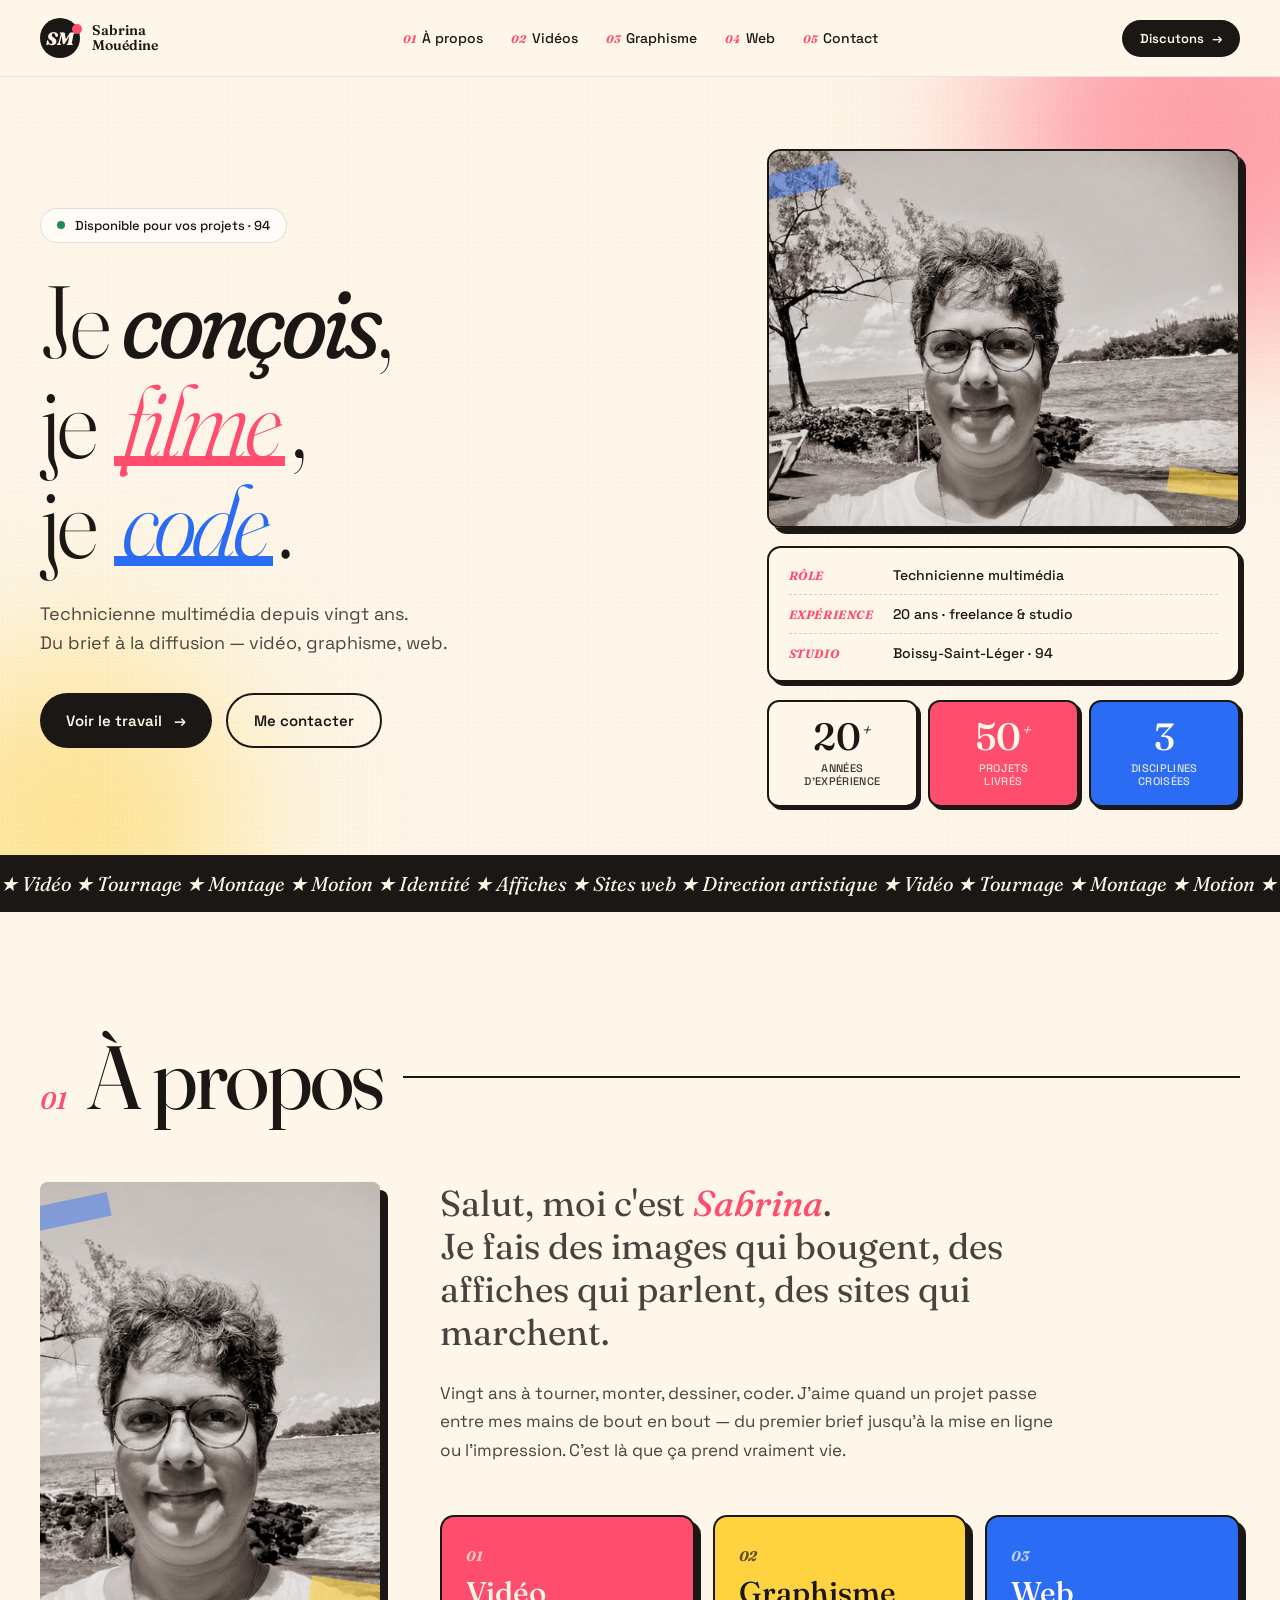
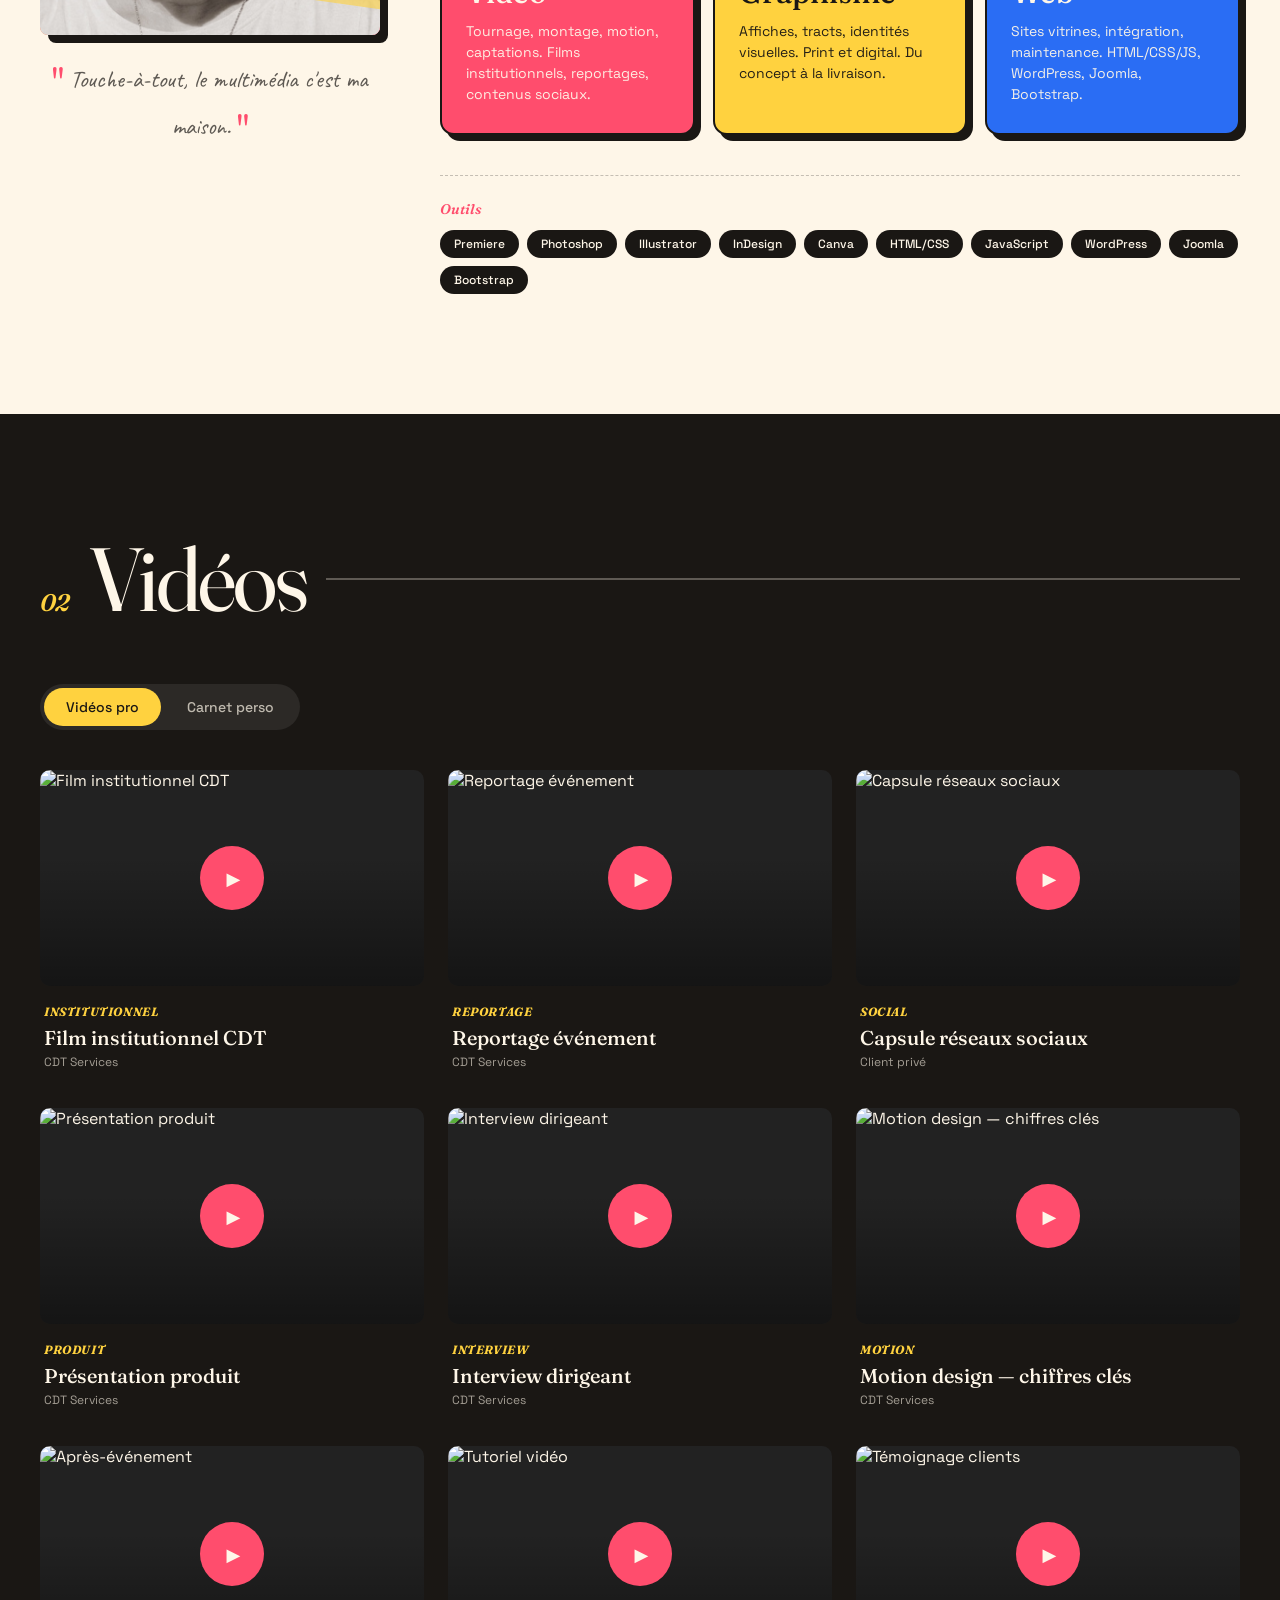
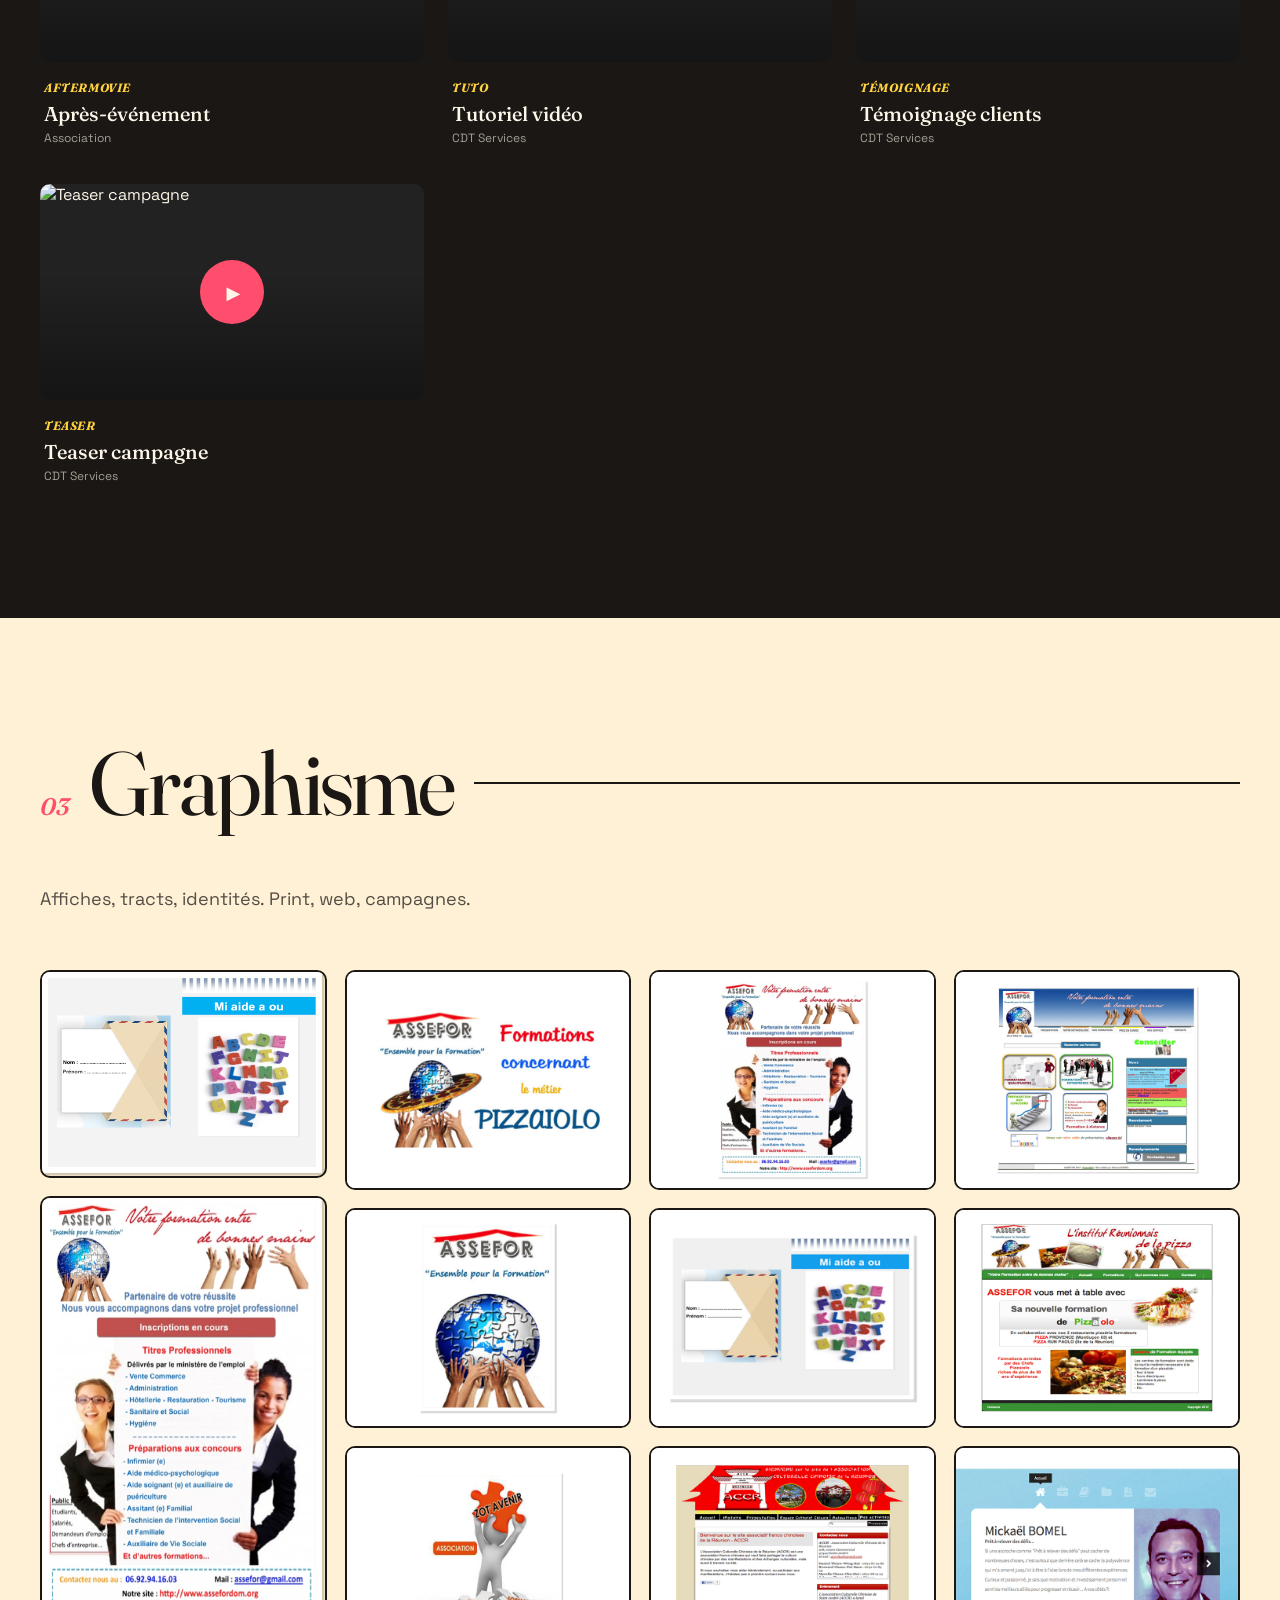
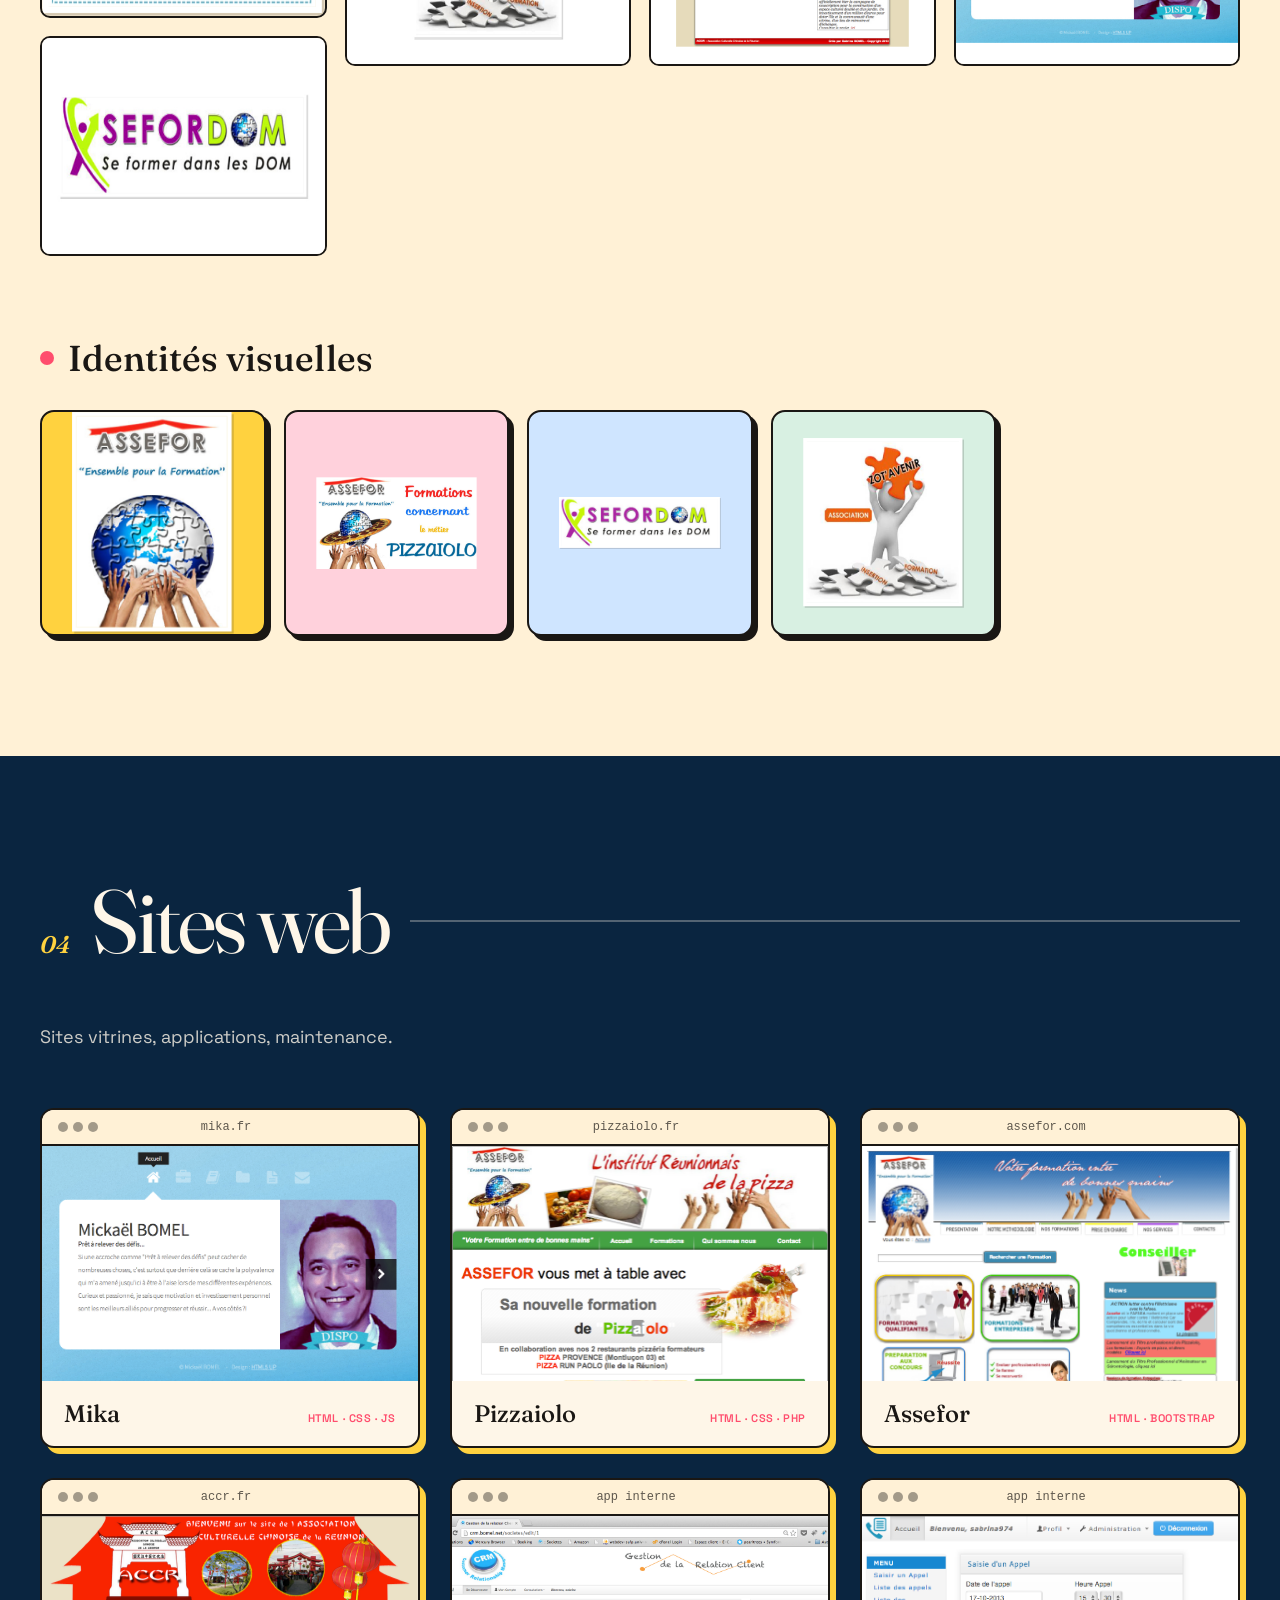
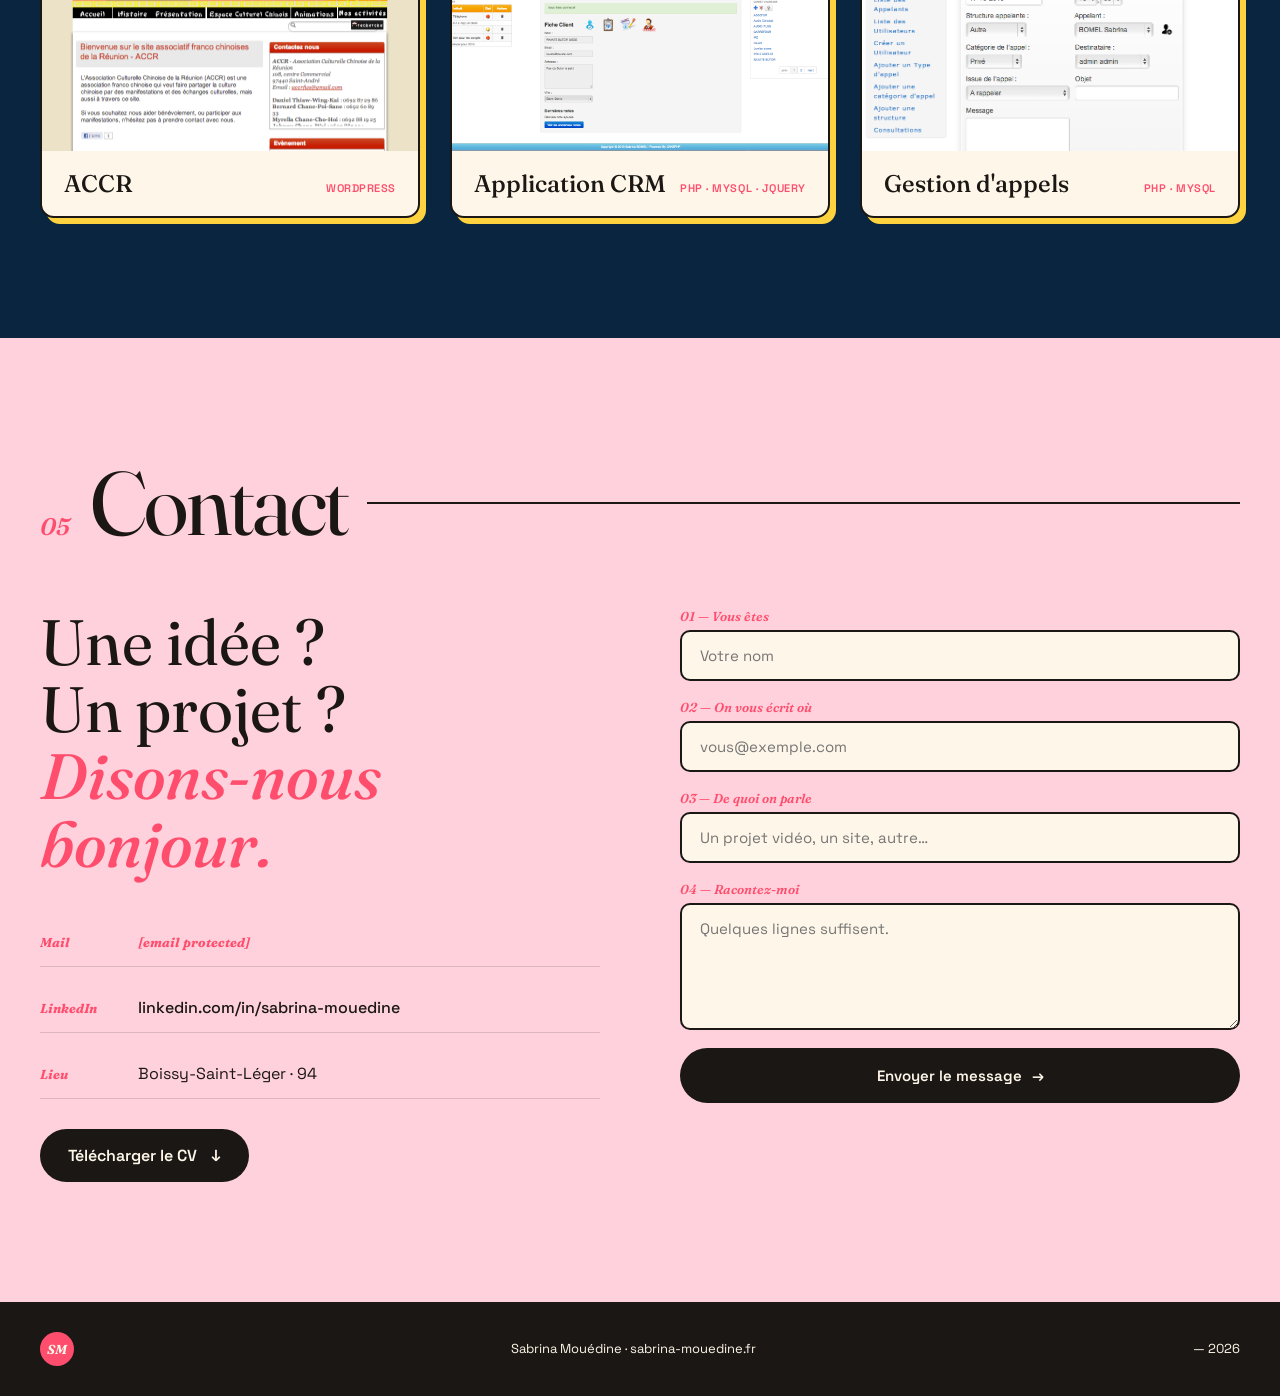
==== index.html @ adcf9cc5 "Suppression badge lieu et date sur photo" ====
<!doctype html>
<html lang="fr">
<head>
<meta charset="utf-8">
<meta name="viewport" content="width=device-width, initial-scale=1">
<title>Sabrina Mouédine — Studio multimédia</title>
<meta name="description" content="Sabrina Mouédine — technicienne multimédia. Vidéo, graphisme, web. Portfolio 2026.">
<link rel="preconnect" href="https://fonts.googleapis.com">
<link rel="preconnect" href="https://fonts.gstatic.com" crossorigin>
<link rel="stylesheet" href="https://fonts.googleapis.com/css2?family=Fraunces:ital,opsz,wght,SOFT@0,9..144,400..900,0..100;1,9..144,400..900,0..100&family=Space+Grotesk:wght@400;500;600;700&family=Caveat:wght@400;700&display=swap">
<link rel="stylesheet" href="styles.css">
</head>
<body>

<div class="grain" aria-hidden="true"></div>

<!-- NAV -->
<header class="nav">
  <a class="logo" href="#top">
    <span class="logo-mark">SM</span>
    <span class="logo-name">Sabrina<br>Mouédine</span>
    <span class="logo-pulse"></span>
  </a>
  <nav class="nav-links">
    <a href="#about"><span>01</span> À propos</a>
    <a href="#work"><span>02</span> Vidéos</a>
    <a href="#graphisme"><span>03</span> Graphisme</a>
    <a href="#sites"><span>04</span> Web</a>
    <a href="#contact"><span>05</span> Contact</a>
  </nav>
  <a class="nav-cta" href="#contact">
    <span>Discutons</span>
    <span class="arrow">→</span>
  </a>
</header>

<!-- HERO -->
<section class="hero" id="top">
  <div class="hero-bg" aria-hidden="true">
    <span class="blob b1"></span>
    <span class="blob b2"></span>
  </div>

  <div class="hero-grid">
    <div class="hero-left">
      <div class="hero-tag">
        <span class="dot"></span>
        <span>Disponible pour vos projets · 94</span>
      </div>

      <h1 class="hero-title">
        Je <em>conçois</em>,<br>
        je <span class="hl hl-pink">filme</span>,<br>
        je <span class="hl hl-blue">code</span>.
      </h1>

      <p class="hero-lede">
        Technicienne multimédia depuis vingt ans.<br>
        Du brief à la diffusion — vidéo, graphisme, web.
      </p>

      <div class="hero-actions">
        <a class="btn-primary" href="#work">
          <span>Voir le travail</span>
          <span class="arrow">→</span>
        </a>
        <a class="btn-ghost" href="#contact">
          Me contacter
        </a>
      </div>
    </div>

    <aside class="hero-right">
      <div class="card-portrait">
        <img class="p-photo" src="assets/portfolio/sab-reunion.jpg" alt="Sabrina Mouédine">
        <span class="p-tape t1"></span>
        <span class="p-tape t2"></span>
      </div>

      <div class="card-id">
        <div class="id-row">
          <span class="id-key">Rôle</span>
          <span class="id-val">Technicienne multimédia</span>
        </div>
        <div class="id-row">
          <span class="id-key">Expérience</span>
          <span class="id-val">20 ans · freelance &amp; studio</span>
        </div>
        <div class="id-row">
          <span class="id-key">Studio</span>
          <span class="id-val">Boissy-Saint-Léger · 94</span>
        </div>
      </div>

      <div class="stats">
        <div class="stat">
          <span class="stat-num">20<sup>+</sup></span>
          <span class="stat-lbl">années<br>d'expérience</span>
        </div>
        <div class="stat stat-pink">
          <span class="stat-num">50<sup>+</sup></span>
          <span class="stat-lbl">projets<br>livrés</span>
        </div>
        <div class="stat stat-blue">
          <span class="stat-num">3</span>
          <span class="stat-lbl">disciplines<br>croisées</span>
        </div>
      </div>
    </aside>
  </div>

  <div class="ticker" aria-hidden="true">
    <div class="ticker-track">
      <span>★ Vidéo ★ Tournage ★ Montage ★ Motion ★ Identité ★ Affiches ★ Sites web ★ Direction artistique ★ Vidéo ★ Tournage ★ Montage ★ Motion ★ Identité ★ Affiches ★ Sites web ★ Direction artistique ★&nbsp;</span>
    </div>
  </div>
</section>

<!-- ABOUT -->
<section class="section section-paper" id="about">
  <div class="sec-head">
    <span class="sec-num">01</span>
    <h2 class="sec-title">À propos</h2>
    <span class="sec-line"></span>
  </div>

  <div class="about">
    <div class="about-portrait">
      <div class="portrait">
        <img class="p-photo" src="assets/portfolio/sab-reunion.jpg" alt="Sabrina Mouédine">
        <span class="p-tape t1"></span>
        <span class="p-tape t2"></span>
      </div>
      <div class="portrait-caption">
        <span class="cv">"</span>
        Touche-à-tout, le multimédia c'est ma maison.
        <span class="cv">"</span>
      </div>
    </div>

    <div class="about-text">
      <p class="lead">Salut, moi c'est <strong>Sabrina</strong>.<br>
      Je fais des images qui bougent, des affiches qui parlent, des sites qui marchent.</p>

      <p>Vingt ans à tourner, monter, dessiner, coder. J'aime quand un projet passe entre mes mains de bout en bout — du premier brief jusqu'à la mise en ligne ou l'impression. C'est là que ça prend vraiment vie.</p>

      <div class="trio">
        <article class="trio-card c-pink">
          <span class="card-num">01</span>
          <h3>Vidéo</h3>
          <p>Tournage, montage, motion, captations. Films institutionnels, reportages, contenus sociaux.</p>
        </article>
        <article class="trio-card c-yellow">
          <span class="card-num">02</span>
          <h3>Graphisme</h3>
          <p>Affiches, tracts, identités visuelles. Print et digital. Du concept à la livraison.</p>
        </article>
        <article class="trio-card c-blue">
          <span class="card-num">03</span>
          <h3>Web</h3>
          <p>Sites vitrines, intégration, maintenance. HTML/CSS/JS, WordPress, Joomla, Bootstrap.</p>
        </article>
      </div>

      <div class="tools">
        <span class="tools-label">Outils</span>
        <ul>
          <li>Premiere</li><li>Photoshop</li><li>Illustrator</li><li>InDesign</li>
          <li>Canva</li><li>HTML/CSS</li><li>JavaScript</li><li>WordPress</li><li>Joomla</li><li>Bootstrap</li>
        </ul>
      </div>
    </div>
  </div>
</section>

<!-- VIDEOS -->
<section class="section section-dark" id="work">
  <div class="sec-head dark">
    <span class="sec-num">02</span>
    <h2 class="sec-title">Vidéos</h2>
    <span class="sec-line dark"></span>
  </div>

  <div class="tabs">
    <button class="tab active" data-tab="pro">Vidéos pro</button>
    <button class="tab" data-tab="perso">Carnet perso</button>
  </div>

  <div class="videos-grid" id="videosProGrid" data-tab-panel="pro"></div>
  <div class="videos-grid hidden" id="videosPersoGrid" data-tab-panel="perso"></div>
</section>

<!-- GRAPHISME -->
<section class="section section-cream" id="graphisme">
  <div class="sec-head">
    <span class="sec-num">03</span>
    <h2 class="sec-title">Graphisme</h2>
    <span class="sec-line"></span>
  </div>
  <p class="sec-intro">Affiches, tracts, identités. Print, web, campagnes.</p>

  <div class="masonry" id="affichesGrid"></div>

  <div class="sub-head">
    <span class="sub-bullet"></span>
    <h3>Identités visuelles</h3>
  </div>
  <div class="logos-grid" id="logosGrid"></div>
</section>

<!-- SITES -->
<section class="section section-blue" id="sites">
  <div class="sec-head dark">
    <span class="sec-num">04</span>
    <h2 class="sec-title">Sites web</h2>
    <span class="sec-line dark"></span>
  </div>
  <p class="sec-intro light">Sites vitrines, applications, maintenance.</p>

  <div class="sites-grid" id="sitesGrid"></div>
</section>

<!-- CONTACT -->
<section class="section section-pink" id="contact">
  <div class="sec-head">
    <span class="sec-num">05</span>
    <h2 class="sec-title">Contact</h2>
    <span class="sec-line"></span>
  </div>

  <div class="contact">
    <div class="contact-left">
      <h3 class="contact-shout">Une idée ?<br>Un projet ?<br><em>Disons-nous bonjour.</em></h3>
      <ul class="contact-list">
        <li><span>Mail</span><a href="/cdn-cgi/l/email-protection#7003111202191e115e1d1f051514191e1530171d11191c5e131f1d"><span class="__cf_email__" data-cfemail="4d3e2c2f3f24232c6320223828292423280d2a202c2421632e2220">[email&#160;protected]</span></a></li>
        <li><span>LinkedIn</span><a href="https://www.linkedin.com/in/sabrina-mouedine" target="_blank" rel="noopener">linkedin.com/in/sabrina-mouedine</a></li>
        <li><span>Lieu</span><span>Boissy-Saint-Léger · 94</span></li>
      </ul>
      <a class="cv-dl" href="CV-Sabrina-Mouedine.pdf" download>
        <span>Télécharger le CV</span>
        <span class="cv-arrow">↓</span>
      </a>
    </div>

    <form class="contact-form" id="contactForm" novalidate>
      <label><span>01 — Vous êtes</span><input type="text" name="name" required placeholder="Votre nom"></label>
      <label><span>02 — On vous écrit où</span><input type="email" name="email" required placeholder="vous@exemple.com"></label>
      <label><span>03 — De quoi on parle</span><input type="text" name="subject" placeholder="Un projet vidéo, un site, autre…"></label>
      <label><span>04 — Racontez-moi</span><textarea name="message" rows="5" required placeholder="Quelques lignes suffisent."></textarea></label>
      <button type="submit" class="send">Envoyer le message <span class="arrow">→</span></button>
      <p class="form-status" id="formStatus" aria-live="polite"></p>
    </form>
  </div>
</section>

<footer class="footer">
  <div class="foot-row">
    <span class="f-mark">SM</span>
    <span class="f-name">Sabrina Mouédine · sabrina-mouedine.fr</span>
    <span class="f-year">— 2026</span>
  </div>
</footer>

<!-- LIGHTBOX -->
<div class="lightbox" id="lightbox" hidden>
  <button class="lb-close" aria-label="Fermer">×</button>
  <button class="lb-prev" aria-label="Précédent">←</button>
  <button class="lb-next" aria-label="Suivant">→</button>
  <div class="lb-stage"></div>
  <div class="lb-caption"></div>
</div>

<script data-cfasync="false" src="/cdn-cgi/scripts/5c5dd728/cloudflare-static/email-decode.min.js"></script><script src="data.js"></script>
<script src="app.js"></script>
</body>
</html>
---- styles.css ----
/* Sabrina Mouédine — v2 vibrante */

:root{
  --paper:#fef6e8;
  --cream:#fff1d6;
  --ink:#1a1714;
  --pink:#ff4d6d;
  --pink-soft:#ffd1dc;
  --yellow:#ffd23f;
  --blue:#2a6df4;
  --blue-deep:#0a2540;
  --green:#1f8a5b;
  --serif:'Fraunces', Georgia, serif;
  --sans:'Space Grotesk', system-ui, sans-serif;
  --script:'Caveat', cursive;
}
*{box-sizing:border-box;margin:0;padding:0}
html,body{background:var(--paper);color:var(--ink);font-family:var(--sans);scroll-behavior:smooth}
body{overflow-x:hidden}
img{max-width:100%;display:block}
a{color:inherit;text-decoration:none}
button{font:inherit;cursor:pointer;background:none;border:none;color:inherit}
ul,ol{list-style:none}

.grain{position:fixed;inset:0;pointer-events:none;z-index:1;opacity:.4;
  background-image:radial-gradient(rgba(26,23,20,.06) 1px,transparent 1px),
                   radial-gradient(rgba(26,23,20,.04) 1px,transparent 1px);
  background-size:3px 3px,5px 5px}

/* NAV */
.nav{position:sticky;top:0;z-index:50;display:flex;align-items:center;justify-content:space-between;
  padding:18px 40px;background:var(--paper);border-bottom:1px solid rgba(26,23,20,.08);backdrop-filter:blur(8px)}
.logo{display:flex;align-items:center;gap:12px;position:relative}
.logo-mark{display:grid;place-content:center;width:40px;height:40px;background:var(--ink);color:var(--paper);
  font-family:var(--serif);font-weight:900;font-size:18px;border-radius:50%;font-style:italic}
.logo-name{font-family:var(--serif);font-weight:600;font-size:14px;line-height:1.1}
.logo-pulse{position:absolute;left:32px;top:6px;width:10px;height:10px;border-radius:50%;background:var(--pink);
  box-shadow:0 0 0 0 var(--pink);animation:pulse 2s infinite}
@keyframes pulse{
  0%{box-shadow:0 0 0 0 rgba(255,77,109,.7)}
  70%{box-shadow:0 0 0 12px rgba(255,77,109,0)}
  100%{box-shadow:0 0 0 0 rgba(255,77,109,0)}
}
.nav-links{display:flex;gap:28px;font-size:14px;font-weight:500}
.nav-links a{display:inline-flex;align-items:baseline;gap:6px;padding:6px 0;position:relative;transition:color .2s}
.nav-links a span{font-family:var(--serif);font-style:italic;font-size:11px;color:var(--pink);font-weight:700}
.nav-links a:hover{color:var(--pink)}
.nav-links a::after{content:"";position:absolute;left:0;bottom:0;height:2px;width:0;background:var(--pink);transition:width .25s}
.nav-links a:hover::after{width:100%}
.nav-cta{display:inline-flex;align-items:center;gap:8px;background:var(--ink);color:var(--paper);
  padding:10px 18px;border-radius:999px;font-size:13px;font-weight:600;transition:transform .2s}
.nav-cta:hover{transform:translate(-2px,-2px);box-shadow:4px 4px 0 var(--pink)}
.nav-cta .arrow{transition:transform .2s}
.nav-cta:hover .arrow{transform:translateX(4px)}

/* HERO */
.hero{position:relative;padding:48px 40px 0;overflow:hidden}
.hero-bg{position:absolute;inset:0;z-index:0;pointer-events:none}
.blob{position:absolute;border-radius:50%;filter:blur(80px);opacity:.5;animation:float 16s ease-in-out infinite}
.b1{width:420px;height:420px;background:var(--pink);top:-160px;right:-140px}
.b2{width:340px;height:340px;background:var(--yellow);bottom:-80px;left:-100px;animation-delay:-6s}
@keyframes float{
  0%,100%{transform:translate(0,0) scale(1)}
  50%{transform:translate(30px,-30px) scale(1.06)}
}

.hero-grid{position:relative;z-index:1;display:grid;grid-template-columns:minmax(0,1.4fr) minmax(0,1fr);
  gap:64px;align-items:center;min-height:calc(100vh - 200px);padding:24px 0 48px}

.hero-left{display:flex;flex-direction:column;gap:28px}
.hero-tag{display:inline-flex;align-items:center;gap:10px;padding:8px 16px;
  background:rgba(255,255,255,.7);border:1px solid rgba(26,23,20,.12);border-radius:999px;
  font-size:13px;font-weight:500;align-self:flex-start;backdrop-filter:blur(6px)}
.hero-tag .dot{width:8px;height:8px;border-radius:50%;background:var(--green);box-shadow:0 0 0 0 var(--green);animation:pulse 2s infinite}

.hero-title{font-family:var(--serif);font-weight:300;font-size:clamp(48px,8vw,108px);
  line-height:.98;letter-spacing:-.035em}
.hero-title em{font-style:italic;font-weight:400;font-variation-settings:"SOFT" 100}
.hl{position:relative;display:inline-block;padding:0 .12em;font-style:italic}
.hl-pink{color:var(--pink)}
.hl-pink::after{content:"";position:absolute;left:.05em;right:.05em;bottom:.05em;height:.1em;background:var(--pink);transform:scaleX(.3);transform-origin:left;animation:underline 1s .3s forwards}
.hl-blue{color:var(--blue)}
.hl-blue::after{content:"";position:absolute;left:.05em;right:.05em;bottom:.05em;height:.1em;background:var(--blue);transform:scaleX(0);transform-origin:left;animation:underline 1s .8s forwards}
@keyframes underline{to{transform:scaleX(1)}}

.hero-lede{font-size:18px;line-height:1.6;max-width:480px;color:rgba(26,23,20,.78)}

.hero-actions{display:flex;gap:14px;flex-wrap:wrap;margin-top:8px}
.btn-primary{display:inline-flex;align-items:center;gap:12px;padding:16px 26px;background:var(--ink);color:var(--paper);
  border-radius:999px;font-weight:600;font-size:15px;transition:transform .2s,box-shadow .2s}
.btn-primary:hover{transform:translate(-2px,-2px);box-shadow:5px 5px 0 var(--pink)}
.btn-primary .arrow{transition:transform .25s}
.btn-primary:hover .arrow{transform:translateX(4px)}
.btn-ghost{display:inline-flex;align-items:center;padding:16px 26px;border:2px solid var(--ink);
  border-radius:999px;font-weight:600;font-size:15px;transition:all .2s}
.btn-ghost:hover{background:var(--ink);color:var(--paper)}

/* HERO RIGHT */
.hero-right{display:flex;flex-direction:column;gap:18px}
.card-portrait{position:relative;aspect-ratio:5/4;background:linear-gradient(135deg,var(--yellow),var(--pink));
  border-radius:14px;overflow:hidden;display:grid;place-content:center;border:2px solid var(--ink);box-shadow:6px 6px 0 var(--ink)}
.card-portrait .p-letter{font-family:var(--serif);font-style:italic;font-size:200px;color:rgba(255,255,255,.65);line-height:1}
.card-portrait .p-photo{position:absolute;inset:0;width:100%;height:100%;object-fit:cover;object-position:center 35%}
.card-portrait .p-stamp{position:absolute;top:14px;right:14px;background:var(--ink);color:var(--paper);padding:6px 12px;border-radius:999px;
  font-size:10px;font-weight:700;letter-spacing:.1em}
.card-portrait .p-tape{position:absolute;width:80px;height:24px;background:rgba(42,109,244,.45);transform:rotate(-12deg)}
.card-portrait .t1{top:18px;left:-10px}
.card-portrait .t2{bottom:30px;right:-10px;background:rgba(255,210,63,.6);transform:rotate(8deg)}

.card-id{background:var(--paper);border:2px solid var(--ink);border-radius:14px;padding:18px 20px;
  display:flex;flex-direction:column;gap:10px;box-shadow:4px 4px 0 var(--ink)}
.id-row{display:flex;align-items:baseline;gap:14px;font-size:14px}
.id-row + .id-row{padding-top:10px;border-top:1px dashed rgba(26,23,20,.18)}
.id-key{font-family:var(--serif);font-style:italic;font-size:12px;color:var(--pink);font-weight:700;width:90px;flex-shrink:0;text-transform:uppercase;letter-spacing:.05em}
.id-val{font-weight:500}

.stats{display:grid;grid-template-columns:repeat(3,1fr);gap:10px}
.stat{padding:16px 14px;background:var(--paper);border:2px solid var(--ink);border-radius:12px;text-align:center;
  box-shadow:3px 3px 0 var(--ink);transition:transform .2s}
.stat:hover{transform:translate(-2px,-2px);box-shadow:5px 5px 0 var(--ink)}
.stat-pink{background:var(--pink);color:var(--paper)}
.stat-blue{background:var(--blue);color:var(--paper)}
.stat-num{display:block;font-family:var(--serif);font-weight:500;font-size:38px;line-height:1;letter-spacing:-.02em}
.stat-num sup{font-size:18px;vertical-align:super;font-style:italic;font-weight:400;margin-left:2px}
.stat-lbl{display:block;margin-top:6px;font-size:11px;line-height:1.25;letter-spacing:.03em;text-transform:uppercase;font-weight:500;opacity:.85}

.ticker{position:relative;z-index:1;background:var(--ink);color:var(--paper);padding:14px 0;overflow:hidden;
  margin:0 -40px;border-block:2px solid var(--ink)}
.ticker-track{display:flex;white-space:nowrap;animation:scroll 30s linear infinite;font-family:var(--serif);font-style:italic;font-size:20px}
@keyframes scroll{from{transform:translateX(0)}to{transform:translateX(-50%)}}

/* SECTIONS */
.section{padding:120px 40px;position:relative}
.section-paper{background:var(--paper)}
.section-cream{background:var(--cream)}
.section-dark{background:var(--ink);color:var(--paper)}
.section-blue{background:var(--blue-deep);color:var(--paper)}
.section-pink{background:var(--pink-soft)}

.sec-head{display:flex;align-items:baseline;gap:20px;margin-bottom:60px}
.sec-num{font-family:var(--serif);font-style:italic;font-size:24px;color:var(--pink);font-weight:600}
.sec-title{font-family:var(--serif);font-weight:400;font-size:clamp(44px,7vw,96px);letter-spacing:-.03em;line-height:1}
.sec-line{flex:1;height:2px;background:var(--ink);align-self:center}
.sec-line.dark{background:var(--paper);opacity:.3}
.sec-head.dark .sec-num{color:var(--yellow)}
.sec-intro{font-size:18px;max-width:560px;margin-bottom:60px;color:rgba(26,23,20,.75)}
.sec-intro.light{color:rgba(254,246,232,.8)}
.sub-head{display:flex;align-items:center;gap:14px;margin:80px 0 30px}
.sub-bullet{width:14px;height:14px;background:var(--pink);border-radius:50%}
.sub-head h3{font-family:var(--serif);font-size:36px;font-weight:500}

/* ABOUT */
.about{display:grid;grid-template-columns:340px 1fr;gap:60px;align-items:start}
.portrait{position:relative;aspect-ratio:3/4;background:linear-gradient(135deg,var(--yellow),var(--pink));
  border-radius:8px;overflow:hidden;display:grid;place-content:center;box-shadow:8px 8px 0 var(--ink)}
.p-letter{font-family:var(--serif);font-style:italic;font-size:240px;color:rgba(255,255,255,.6);line-height:1}
.portrait .p-photo{position:absolute;inset:0;width:100%;height:100%;object-fit:cover;object-position:center 35%}
.p-stamp{position:absolute;top:14px;right:14px;background:var(--ink);color:var(--paper);padding:6px 12px;border-radius:999px;
  font-size:10px;font-weight:700;letter-spacing:.1em}
.p-tape{position:absolute;width:80px;height:24px;background:rgba(42,109,244,.45);transform:rotate(-12deg)}
.t1{top:18px;left:-10px}
.t2{bottom:30px;right:-10px;background:rgba(255,210,63,.6);transform:rotate(8deg)}
.portrait-caption{margin-top:24px;font-family:var(--script);font-size:24px;line-height:1.3;text-align:center;color:rgba(26,23,20,.7)}
.portrait-caption .cv{font-family:var(--serif);font-size:36px;color:var(--pink);vertical-align:-8px}

.about-text .lead{font-family:var(--serif);font-size:36px;line-height:1.2;font-weight:400;margin-bottom:24px}
.about-text .lead strong{font-style:italic;color:var(--pink);font-weight:500}
.about-text p{font-size:17px;line-height:1.7;max-width:620px;color:rgba(26,23,20,.8);margin-bottom:20px}

.trio{display:grid;grid-template-columns:repeat(3,1fr);gap:18px;margin:50px 0 40px}
.trio-card{padding:28px 24px;border-radius:14px;border:2px solid var(--ink);position:relative;
  transition:transform .25s;box-shadow:6px 6px 0 var(--ink)}
.trio-card:hover{transform:translate(-3px,-3px);box-shadow:9px 9px 0 var(--ink)}
.c-pink{background:var(--pink);color:var(--paper)}
.c-yellow{background:var(--yellow)}
.c-blue{background:var(--blue);color:var(--paper)}
.card-num{font-family:var(--serif);font-style:italic;font-size:14px;font-weight:700;opacity:.7}
.trio-card h3{font-family:var(--serif);font-size:30px;font-weight:500;margin:8px 0 10px}
.trio-card p{font-size:14px;line-height:1.5;opacity:.95;color:inherit !important;margin:0 !important}

.tools{margin-top:30px;padding-top:24px;border-top:1px dashed rgba(26,23,20,.25)}
.tools-label{font-family:var(--serif);font-style:italic;font-size:14px;color:var(--pink);font-weight:600;display:block;margin-bottom:12px}
.tools ul{display:flex;flex-wrap:wrap;gap:8px}
.tools li{padding:6px 14px;background:var(--ink);color:var(--paper);border-radius:999px;font-size:12px;font-weight:500}

/* TABS */
.tabs{display:inline-flex;gap:4px;padding:4px;background:rgba(255,255,255,.08);border-radius:999px;margin-bottom:40px}
.tab{padding:10px 22px;border-radius:999px;font-size:14px;font-weight:500;color:rgba(254,246,232,.7);transition:all .2s}
.tab.active{background:var(--yellow);color:var(--ink)}

/* VIDEOS */
.videos-grid{display:grid;grid-template-columns:repeat(auto-fill,minmax(300px,1fr));gap:24px}
.videos-grid.hidden{display:none}
.video-card{cursor:pointer;transition:transform .25s}
.video-card:hover{transform:translateY(-6px)}
.video-thumb{position:relative;aspect-ratio:16/9;border-radius:10px;overflow:hidden;background:#222}
.video-thumb img{width:100%;height:100%;object-fit:cover;transition:transform .4s}
.video-card:hover .video-thumb img{transform:scale(1.06)}
.video-play{position:absolute;inset:0;display:grid;place-content:center;background:linear-gradient(to top,rgba(0,0,0,.4),transparent 60%)}
.video-play::after{content:"";display:block;width:64px;height:64px;border-radius:50%;background:var(--pink);
  box-shadow:0 0 0 0 rgba(255,77,109,.6);animation:pulse 2.5s infinite;
  background-image:linear-gradient(45deg,transparent 40%,var(--paper) 40%,var(--paper) 60%,transparent 60%);
  background-size:0;}
.video-play::before{content:"▶";position:absolute;top:50%;left:50%;transform:translate(-40%,-50%);color:var(--paper);font-size:18px;z-index:1}
.video-meta{padding:14px 4px}
.video-cat{display:inline-block;font-family:var(--serif);font-style:italic;font-size:12px;color:var(--yellow);font-weight:700;letter-spacing:.05em;margin-bottom:6px}
.video-title{font-family:var(--serif);font-size:20px;font-weight:500;line-height:1.25}
.video-client{display:block;margin-top:4px;font-size:12px;opacity:.6}

/* MASONRY (affiches) */
.masonry{columns:4;column-gap:18px}
@media (max-width:1100px){.masonry{columns:3}}
@media (max-width:720px){.masonry{columns:2}}
@media (max-width:480px){.masonry{columns:1}}
.masonry-item{break-inside:avoid;margin-bottom:18px;border-radius:10px;overflow:hidden;cursor:pointer;
  position:relative;border:2px solid var(--ink);transition:transform .25s,box-shadow .25s}
.masonry-item:hover{transform:translate(-4px,-4px);box-shadow:8px 8px 0 var(--ink)}
.masonry-item img{width:100%;height:auto}
.item-cap{position:absolute;left:0;right:0;bottom:0;padding:10px 14px;background:linear-gradient(to top,rgba(0,0,0,.85),transparent);
  color:var(--paper);font-size:12px;display:flex;justify-content:space-between;align-items:end;gap:8px;
  opacity:0;transition:opacity .25s}
.masonry-item:hover .item-cap,.logo-card:hover .item-cap{opacity:1}
.item-cap strong{font-family:var(--serif);font-weight:500;font-size:14px}

/* LOGOS */
.logos-grid{display:grid;grid-template-columns:repeat(auto-fill,minmax(220px,1fr));gap:18px}
.logo-card{position:relative;aspect-ratio:1/1;border-radius:14px;overflow:hidden;cursor:pointer;background:var(--paper);
  border:2px solid var(--ink);box-shadow:5px 5px 0 var(--ink);transition:transform .25s}
.logo-card:hover{transform:translate(-3px,-3px);box-shadow:8px 8px 0 var(--ink)}
.logo-card:nth-child(4n+1){background:var(--yellow)}
.logo-card:nth-child(4n+2){background:var(--pink-soft)}
.logo-card:nth-child(4n+3){background:#cfe5ff}
.logo-card:nth-child(4n){background:#d8f0e2}
.logo-img{position:absolute;inset:30px;display:grid;place-content:center}
.logo-img img{max-width:100%;max-height:100%;object-fit:contain}

/* SITES */
.sites-grid{display:grid;grid-template-columns:repeat(auto-fill,minmax(380px,1fr));gap:30px}
.site-card{cursor:pointer;background:var(--paper);color:var(--ink);border-radius:14px;overflow:hidden;
  border:2px solid var(--ink);box-shadow:6px 6px 0 var(--yellow);transition:transform .25s,box-shadow .25s}
.site-card:hover{transform:translate(-3px,-3px);box-shadow:9px 9px 0 var(--yellow)}
.site-frame{display:flex;align-items:center;gap:8px;padding:10px 16px;background:var(--cream);border-bottom:2px solid var(--ink)}
.site-dots{display:flex;gap:5px}
.site-dots span{width:10px;height:10px;border-radius:50%;background:var(--ink);opacity:.4}
.site-url{flex:1;text-align:center;font-family:'Courier New',monospace;font-size:12px;opacity:.7}
.site-shot{aspect-ratio:16/10;overflow:hidden;background:#eee}
.site-shot img{width:100%;height:100%;object-fit:cover;object-position:top}
.site-meta{padding:18px 22px;display:flex;justify-content:space-between;align-items:baseline;gap:12px}
.site-title{font-family:var(--serif);font-size:24px;font-weight:500}
.site-stack{font-size:11px;letter-spacing:.05em;text-transform:uppercase;color:var(--pink);font-weight:600}

/* CONTACT */
.contact{display:grid;grid-template-columns:1fr 1fr;gap:80px;align-items:start}
.contact-shout{font-family:var(--serif);font-size:clamp(40px,5vw,68px);line-height:1.05;font-weight:400;margin-bottom:40px}
.contact-shout em{font-style:italic;color:var(--pink);font-weight:500}
.contact-list{display:flex;flex-direction:column;gap:16px;margin-bottom:30px}
.contact-list li{display:flex;align-items:baseline;gap:18px;padding:14px 0;border-bottom:1px solid rgba(26,23,20,.15)}
.contact-list li span:first-child{font-family:var(--serif);font-style:italic;font-size:13px;color:var(--pink);font-weight:700;width:80px;flex-shrink:0}
.contact-list a{font-size:16px;font-weight:500;transition:color .2s}
.contact-list a:hover{color:var(--pink)}
.cv-dl{display:inline-flex;align-items:center;gap:14px;padding:16px 28px;background:var(--ink);color:var(--paper);
  border-radius:999px;font-weight:600;transition:transform .2s,box-shadow .2s}
.cv-dl:hover{transform:translate(-2px,-2px);box-shadow:5px 5px 0 var(--pink)}

.contact-form{display:flex;flex-direction:column;gap:18px}
.contact-form label{display:flex;flex-direction:column;gap:6px}
.contact-form label span{font-family:var(--serif);font-style:italic;font-size:13px;color:var(--pink);font-weight:600}
.contact-form input,.contact-form textarea{width:100%;padding:14px 18px;background:var(--paper);
  border:2px solid var(--ink);border-radius:10px;font:inherit;font-size:15px;transition:transform .2s,box-shadow .2s}
.contact-form input:focus,.contact-form textarea:focus{outline:none;transform:translate(-2px,-2px);box-shadow:5px 5px 0 var(--ink)}
.send{padding:18px 24px;background:var(--ink);color:var(--paper);border-radius:999px;font-weight:600;font-size:15px;
  display:inline-flex;align-items:center;justify-content:center;gap:10px;transition:transform .2s,box-shadow .2s}
.send:hover{transform:translate(-2px,-2px);box-shadow:5px 5px 0 var(--pink)}
.form-status{font-size:13px;color:var(--pink);font-weight:500;min-height:18px}

/* FOOTER */
.footer{padding:30px 40px;background:var(--ink);color:var(--paper)}
.foot-row{display:flex;align-items:center;gap:18px;font-size:13px;justify-content:space-between;flex-wrap:wrap}
.f-mark{display:grid;place-content:center;width:34px;height:34px;border-radius:50%;background:var(--pink);font-family:var(--serif);font-style:italic;font-weight:700}

/* LIGHTBOX */
.lightbox{position:fixed;inset:0;background:rgba(10,10,12,.96);z-index:100;display:grid;place-content:center;padding:40px}
.lightbox[hidden]{display:none}
.lb-stage{max-width:90vw;max-height:78vh;display:grid;place-content:center}
.lb-stage img{max-width:90vw;max-height:78vh;object-fit:contain;border-radius:6px}
.lb-stage iframe{width:80vw;max-width:1200px;aspect-ratio:16/9;border:0;border-radius:6px}
.lb-caption{margin-top:18px;color:var(--paper);text-align:center;font-size:14px;font-family:var(--serif);font-style:italic}
.lb-close,.lb-prev,.lb-next{position:absolute;color:var(--paper);background:rgba(255,255,255,.08);
  border:1px solid rgba(255,255,255,.15);width:48px;height:48px;border-radius:50%;font-size:22px;display:grid;place-content:center;transition:all .2s}
.lb-close:hover,.lb-prev:hover,.lb-next:hover{background:var(--pink);border-color:var(--pink)}
.lb-close{top:24px;right:24px}
.lb-prev{left:24px;top:50%;transform:translateY(-50%)}
.lb-next{right:24px;top:50%;transform:translateY(-50%)}

/* RESPONSIVE */
@media (max-width:1080px){
  .hero-grid{grid-template-columns:1fr;gap:40px;min-height:auto;padding:16px 0 40px}
  .hero-right{max-width:520px}
  .hero-title{font-size:clamp(48px,11vw,84px)}
}
@media (max-width:980px){
  .nav{padding:14px 24px;gap:12px}
  .nav-links{display:none}
  .section{padding:80px 24px}
  .hero{padding:32px 24px 0}
  .ticker{margin:0 -24px}
  .about{grid-template-columns:1fr;gap:40px}
  .portrait{max-width:280px}
  .trio{grid-template-columns:1fr}
  .contact{grid-template-columns:1fr;gap:50px}
  .sec-head{flex-wrap:wrap}
  .stats{grid-template-columns:repeat(3,1fr)}
}
@media (max-width:560px){
  .stats{grid-template-columns:1fr 1fr}
  .stat:last-child{grid-column:1/-1}
  .id-key{width:70px;font-size:11px}
  .hero-actions .btn-primary,.hero-actions .btn-ghost{width:100%;justify-content:center}
}
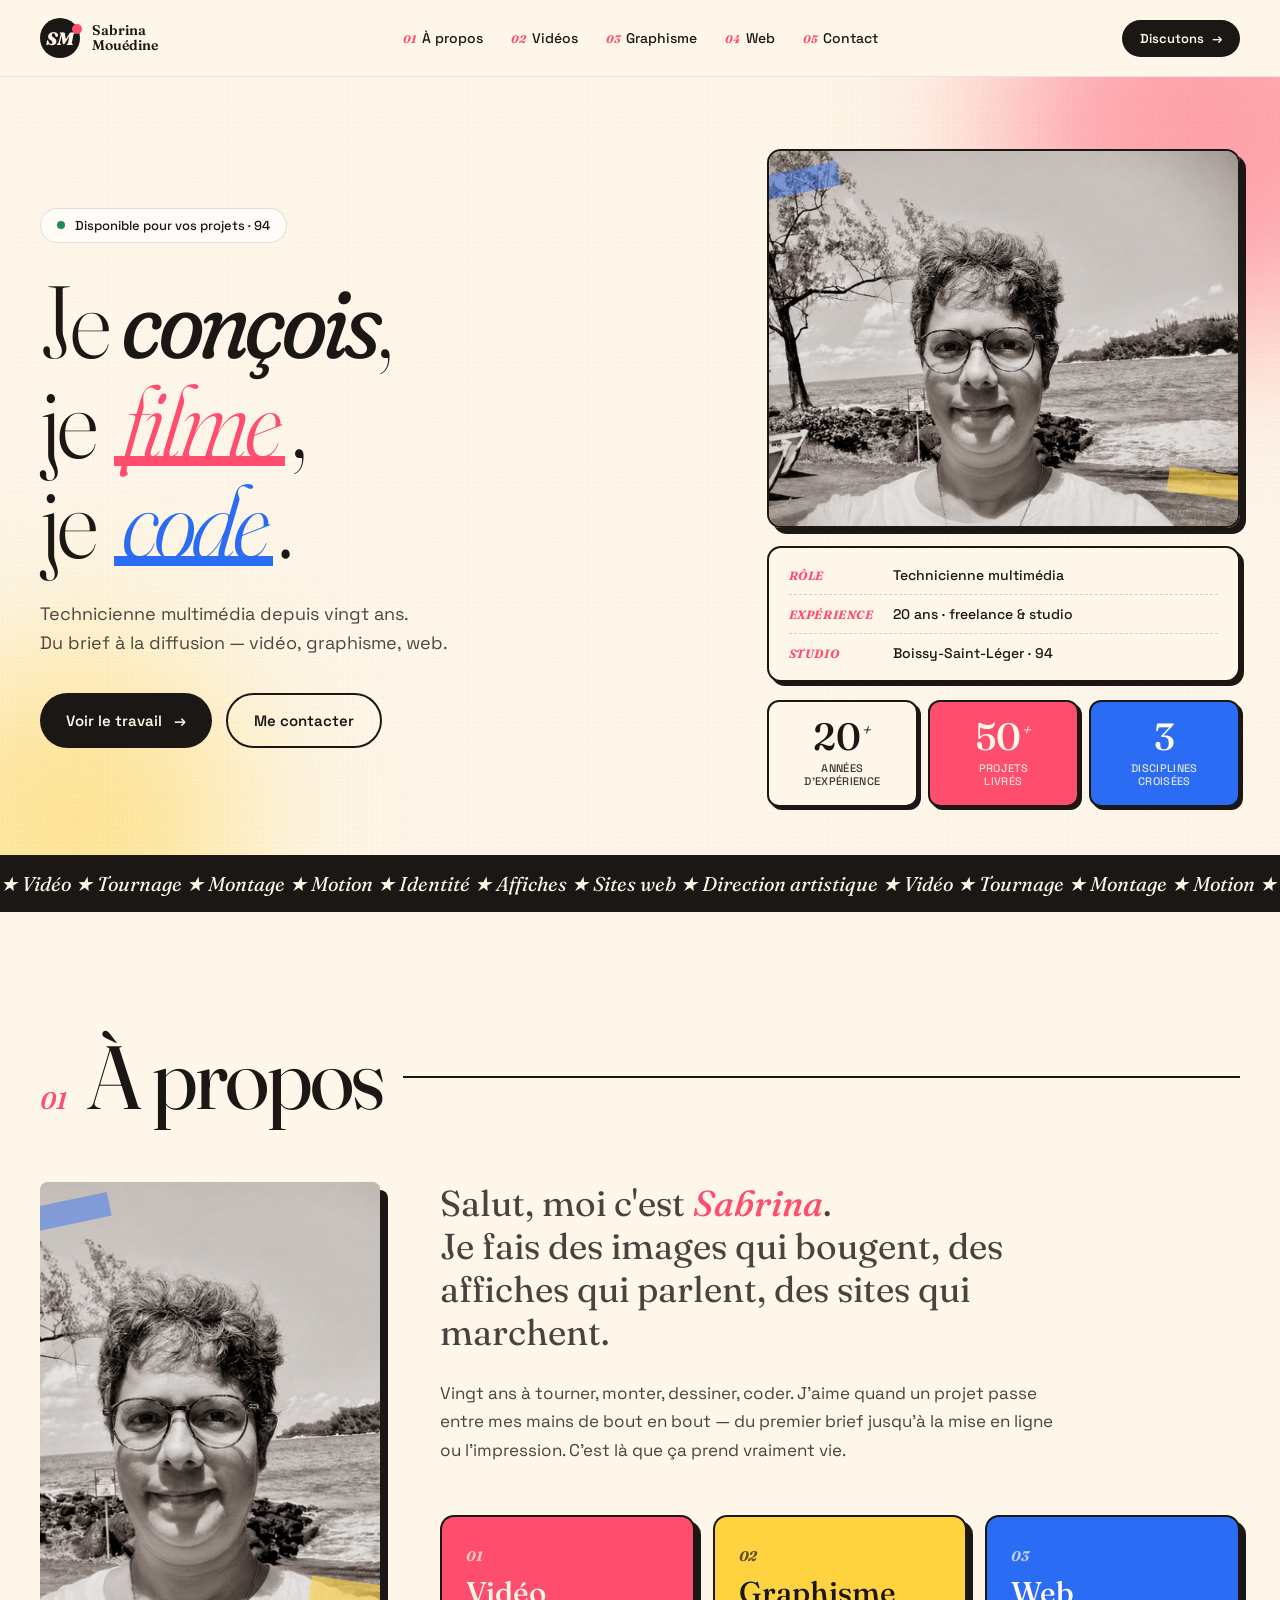
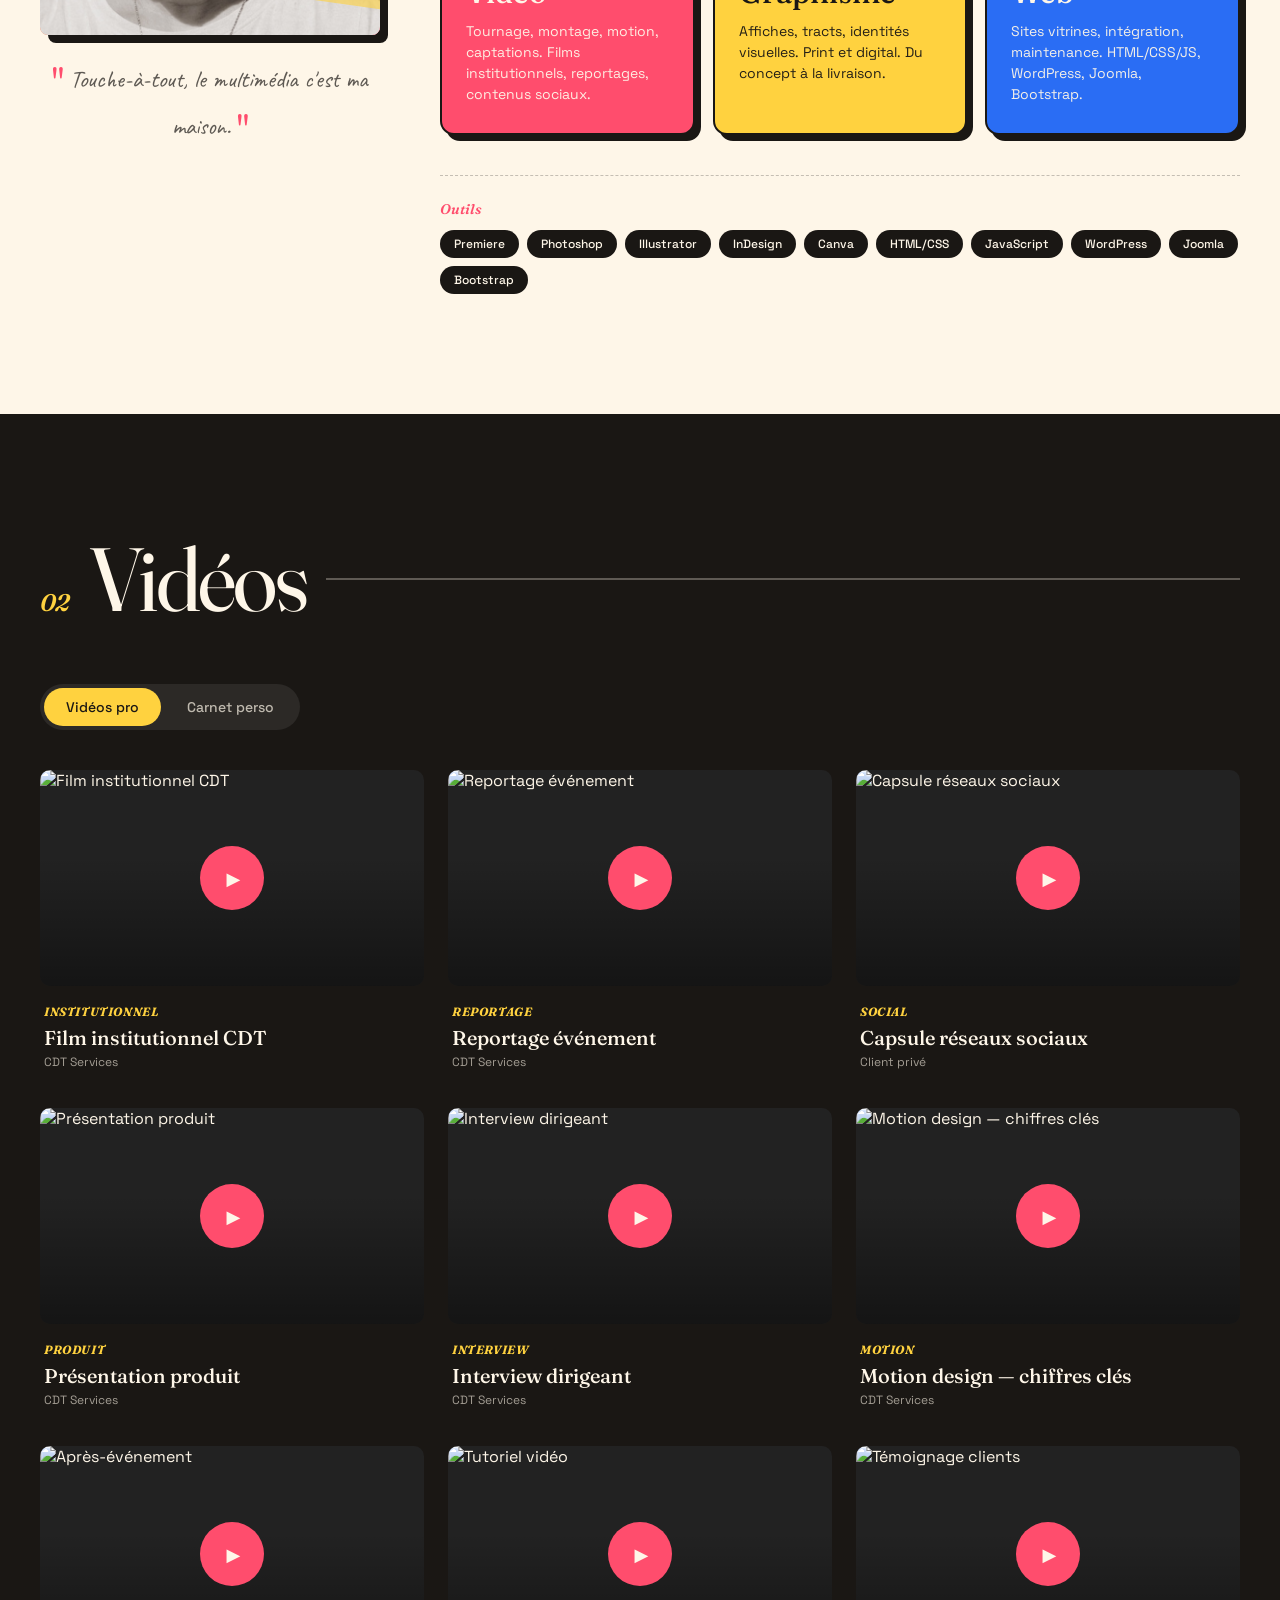
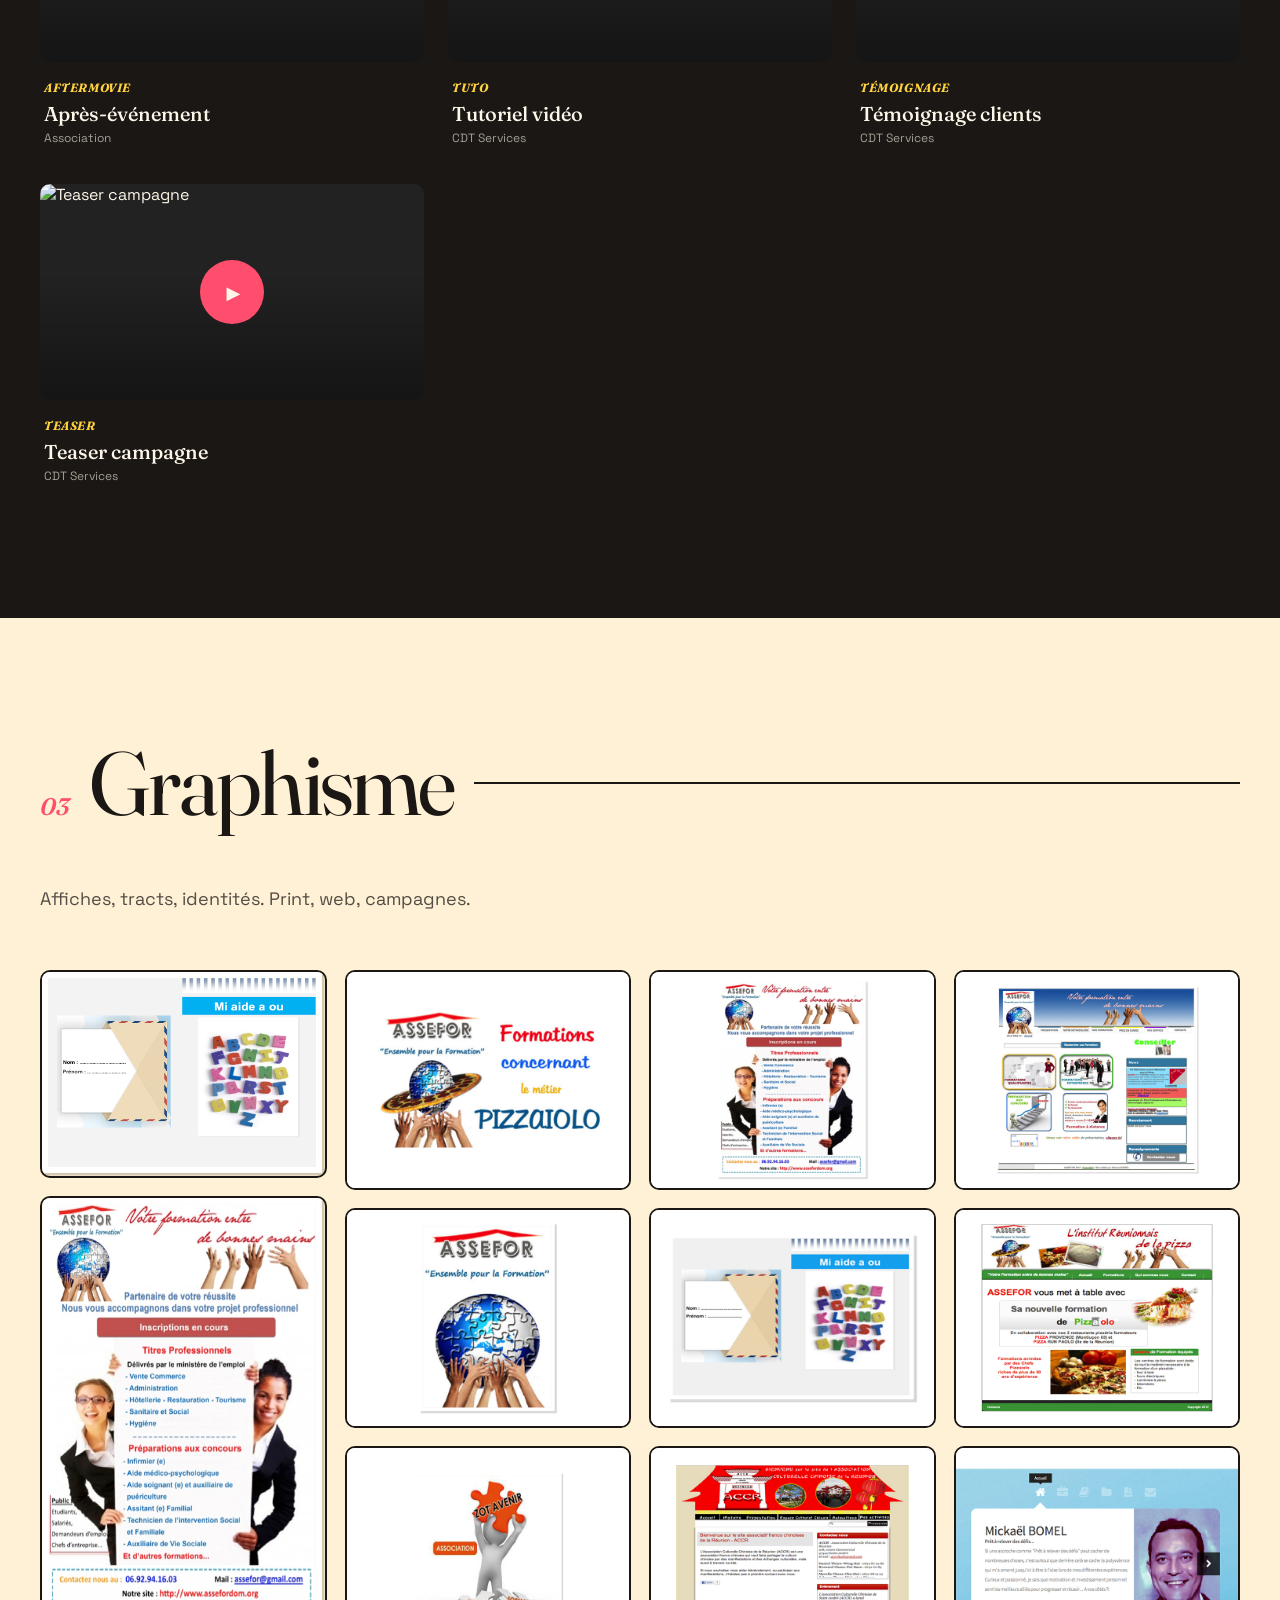
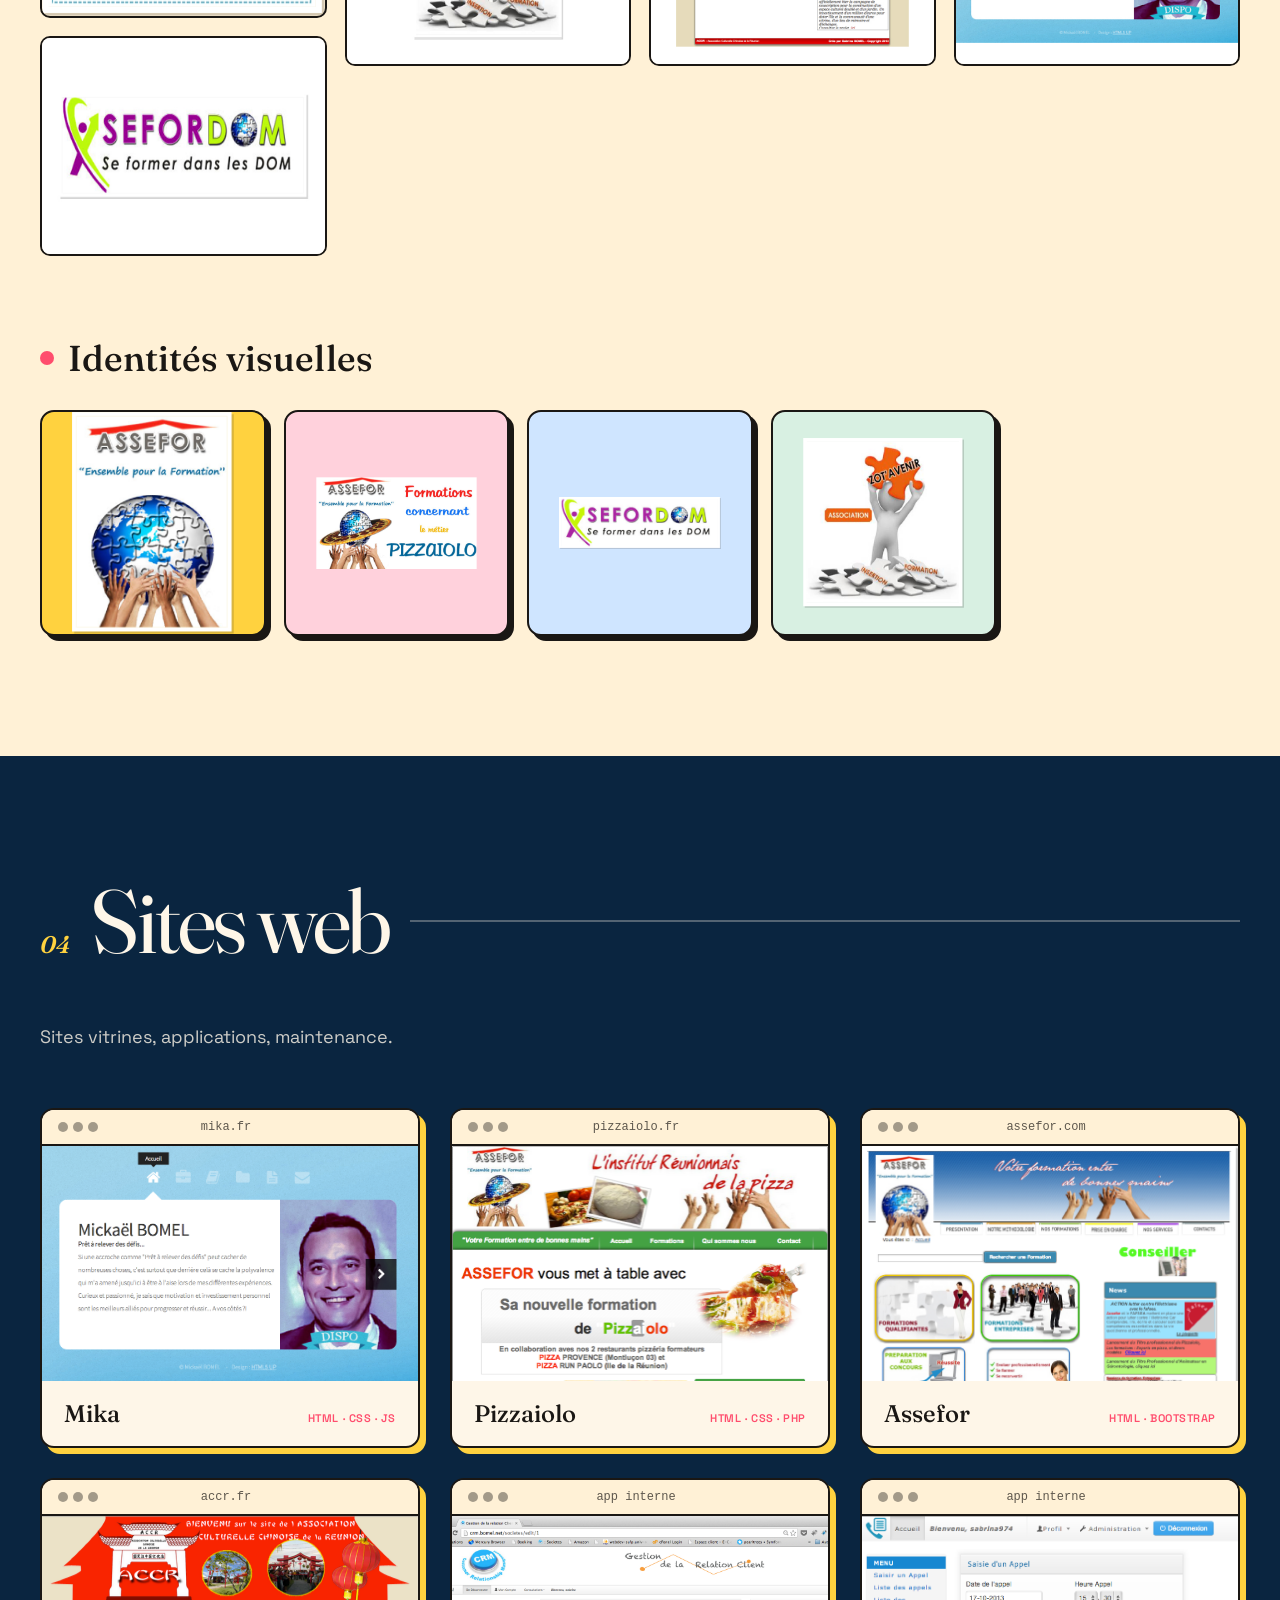
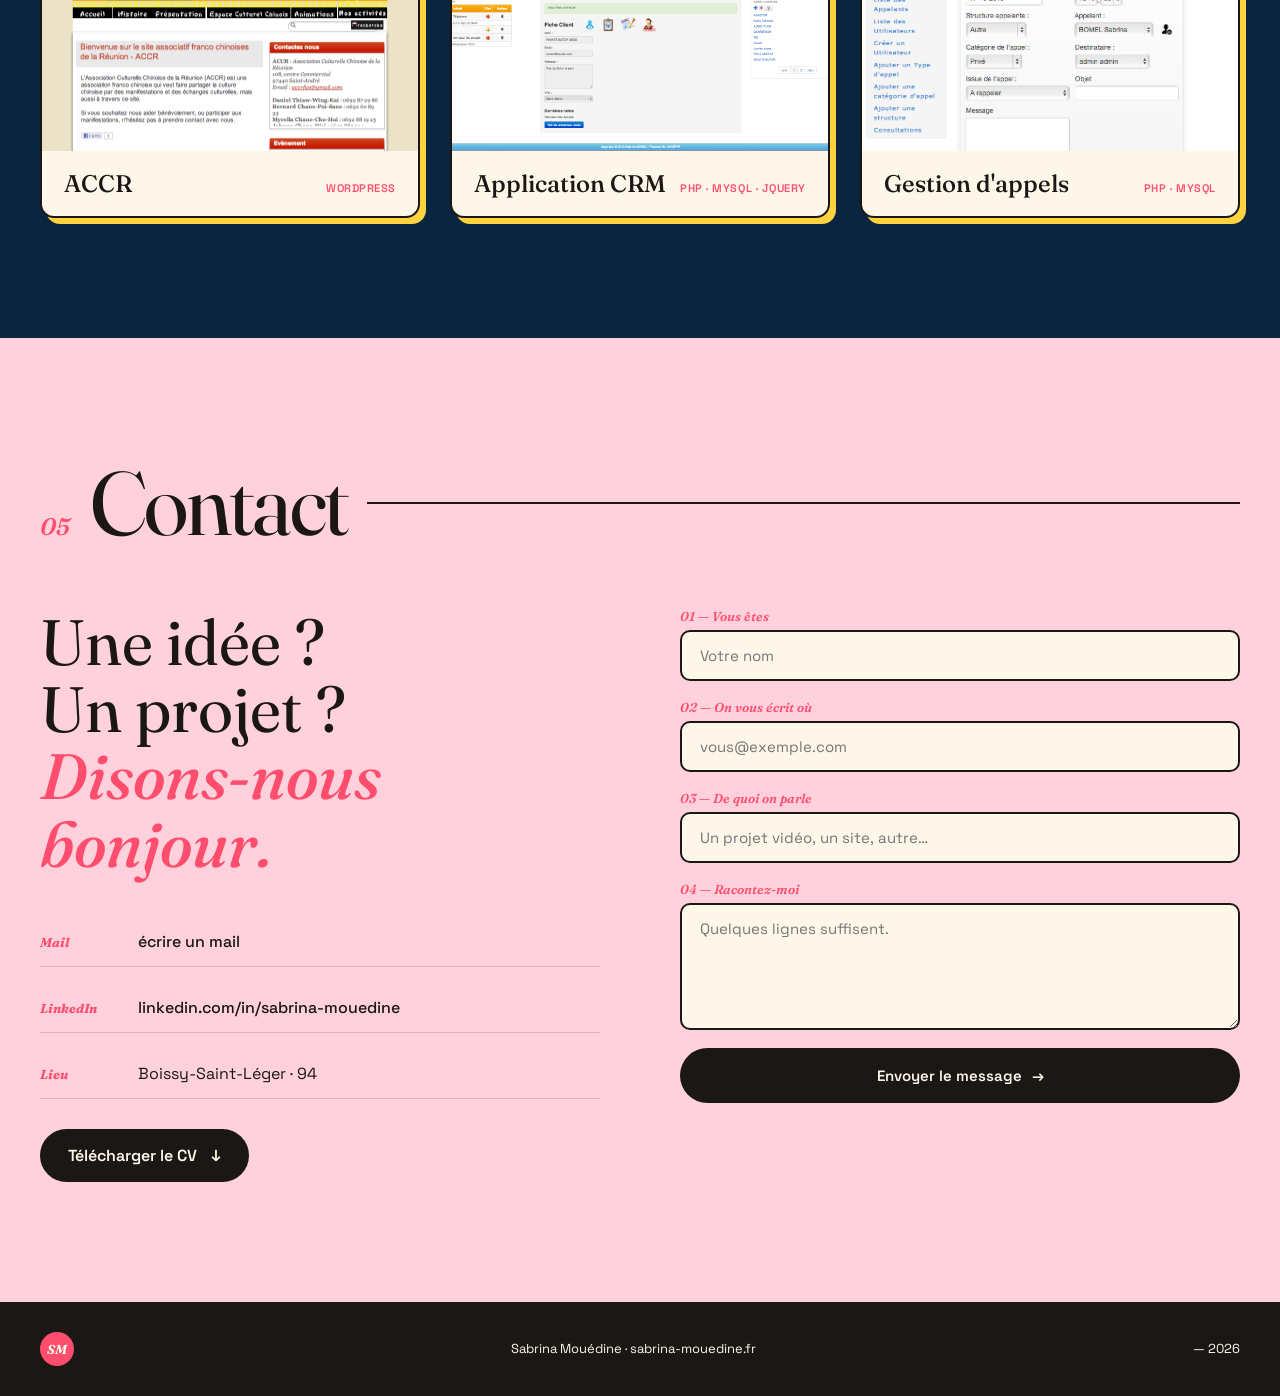
==== commit fc16eb9d: "Modif formulaire integration webSform" ====
--- a/index.html
+++ b/index.html
@@ -232,7 +232,7 @@
     <div class="contact-left">
       <h3 class="contact-shout">Une idée ?<br>Un projet ?<br><em>Disons-nous bonjour.</em></h3>
       <ul class="contact-list">
-        <li><span>Mail</span><a href="/cdn-cgi/l/email-protection#7003111202191e115e1d1f051514191e1530171d11191c5e131f1d"><span class="__cf_email__" data-cfemail="4d3e2c2f3f24232c6320223828292423280d2a202c2421632e2220">[email&#160;protected]</span></a></li>
+        <li><span>Mail</span><a class="js-mail" href="#" data-u="sabrina.mouedine" data-d="gmail.com">écrire un mail</a></li>
         <li><span>LinkedIn</span><a href="https://www.linkedin.com/in/sabrina-mouedine" target="_blank" rel="noopener">linkedin.com/in/sabrina-mouedine</a></li>
         <li><span>Lieu</span><span>Boissy-Saint-Léger · 94</span></li>
       </ul>
@@ -242,10 +242,14 @@
       </a>
     </div>
 
-    <form class="contact-form" id="contactForm" novalidate>
+    <form class="contact-form" id="contactForm" action="https://api.web3forms.com/submit" method="POST" novalidate>
+      <input type="hidden" name="access_key" value="f1d3d44c-afb8-4fbf-abcf-11460ade2ac2">
+      <input type="hidden" name="from_name" value="Portfolio Sabrina Mouédine">
+      <input type="hidden" name="subject" value="Nouveau message depuis le portfolio">
+      <input type="checkbox" name="botcheck" style="display:none" tabindex="-1" autocomplete="off">
       <label><span>01 — Vous êtes</span><input type="text" name="name" required placeholder="Votre nom"></label>
       <label><span>02 — On vous écrit où</span><input type="email" name="email" required placeholder="vous@exemple.com"></label>
-      <label><span>03 — De quoi on parle</span><input type="text" name="subject" placeholder="Un projet vidéo, un site, autre…"></label>
+      <label><span>03 — De quoi on parle</span><input type="text" name="topic" placeholder="Un projet vidéo, un site, autre…"></label>
       <label><span>04 — Racontez-moi</span><textarea name="message" rows="5" required placeholder="Quelques lignes suffisent."></textarea></label>
       <button type="submit" class="send">Envoyer le message <span class="arrow">→</span></button>
       <p class="form-status" id="formStatus" aria-live="polite"></p>
@@ -270,7 +274,7 @@
   <div class="lb-caption"></div>
 </div>
 
-<script data-cfasync="false" src="/cdn-cgi/scripts/5c5dd728/cloudflare-static/email-decode.min.js"></script><script src="data.js"></script>
+<script src="data.js"></script>
 <script src="app.js"></script>
 </body>
 </html>
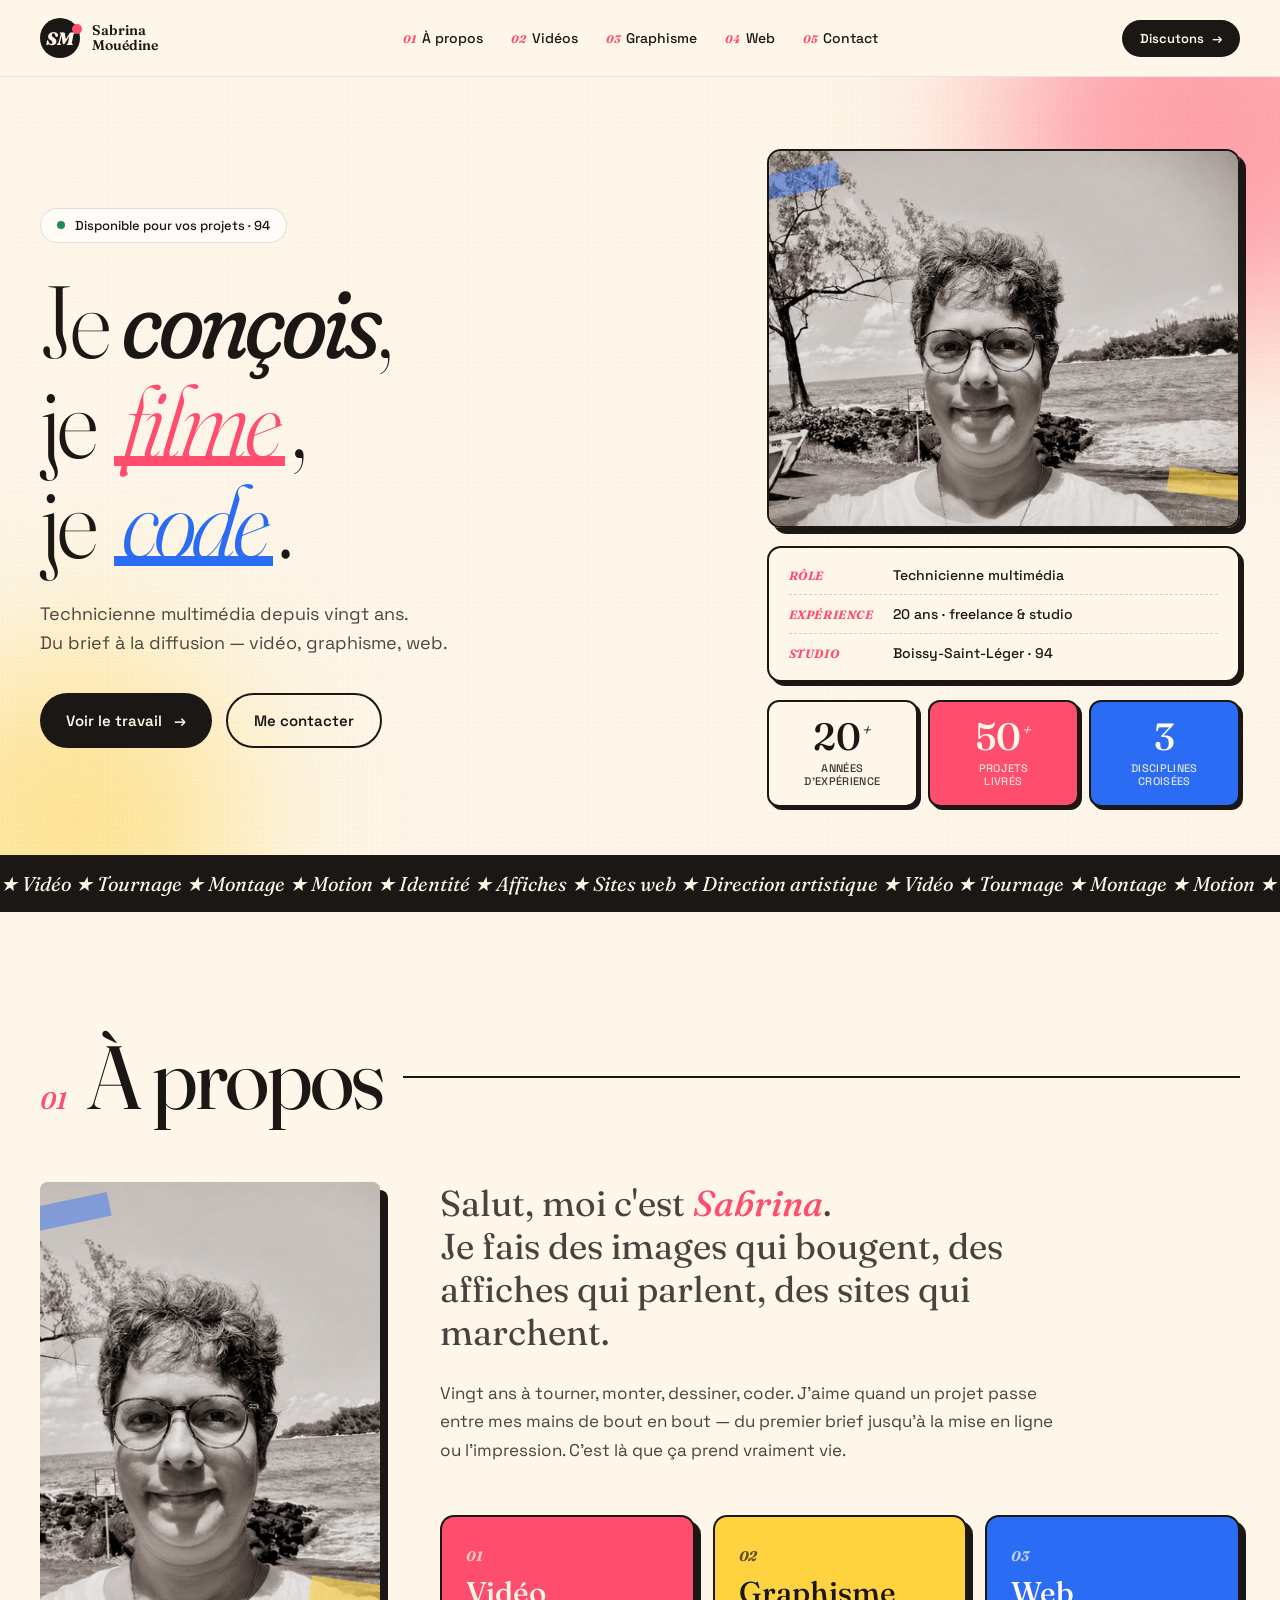
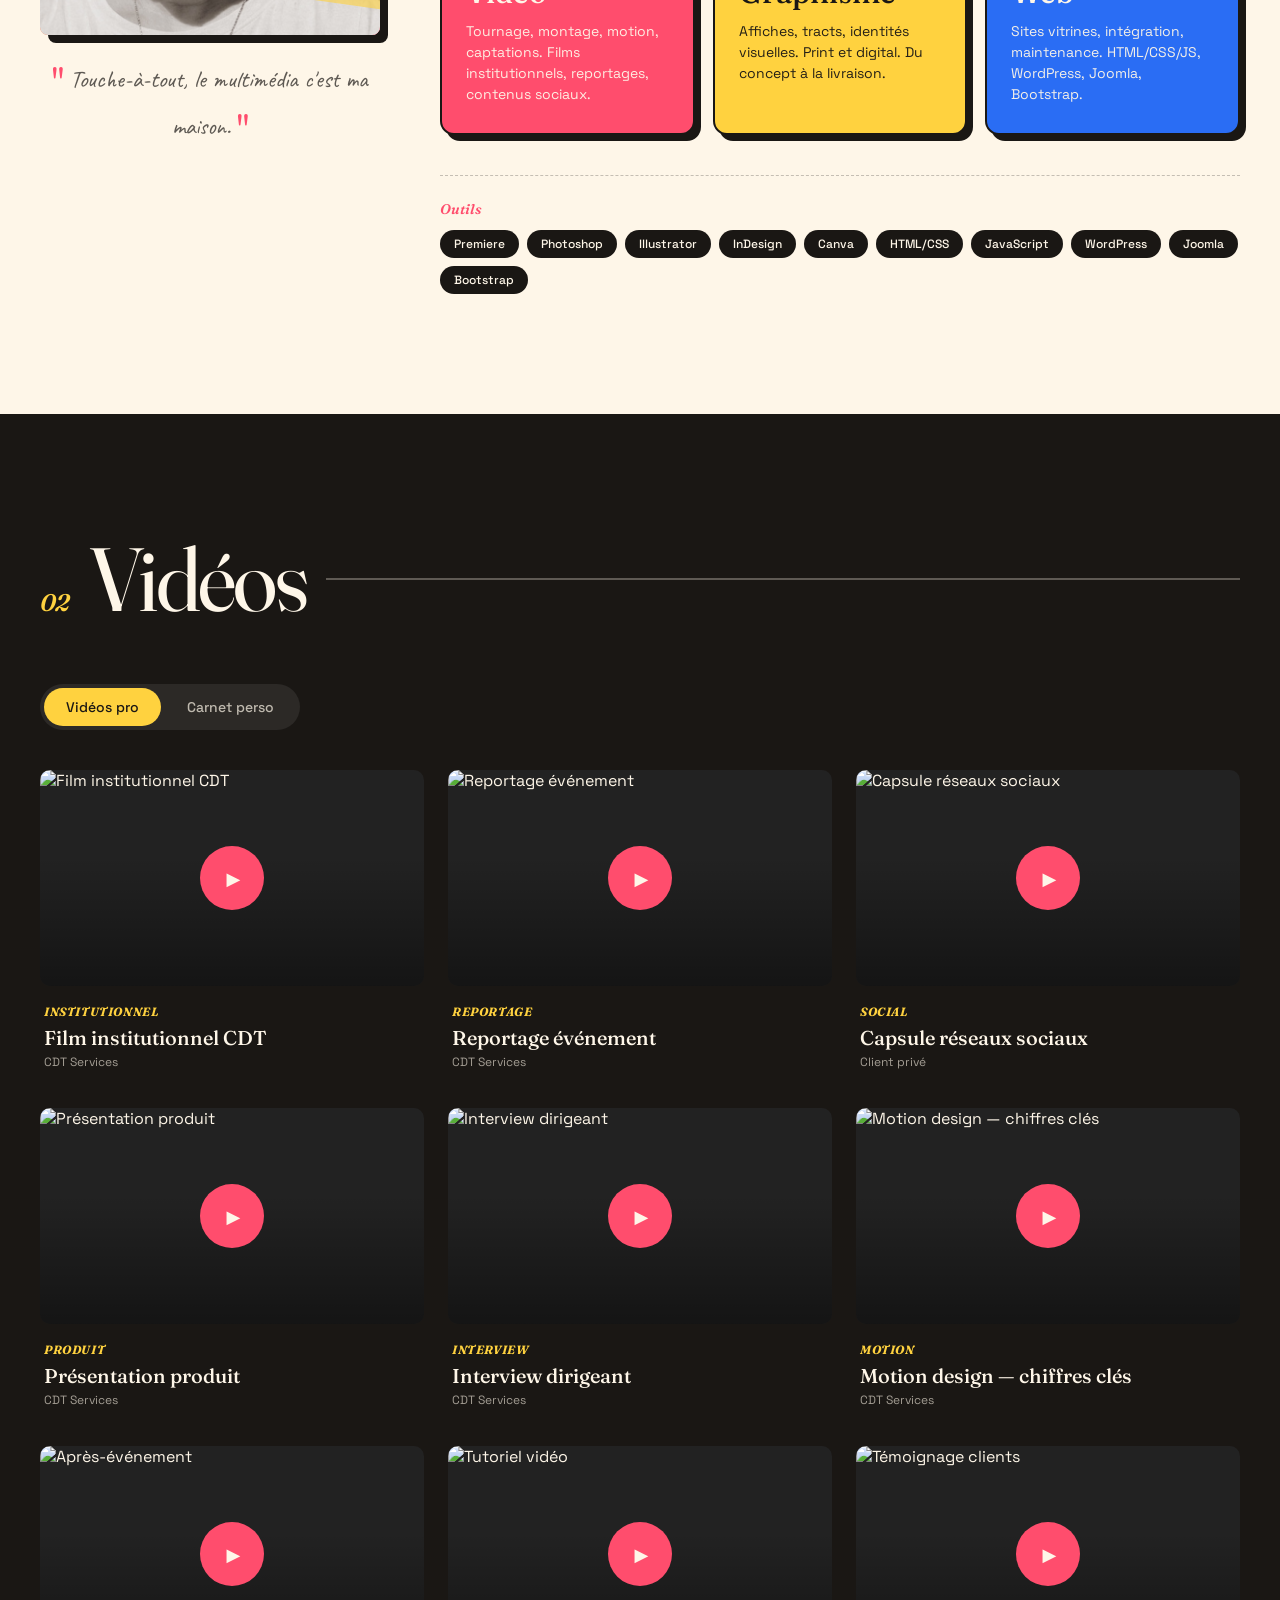
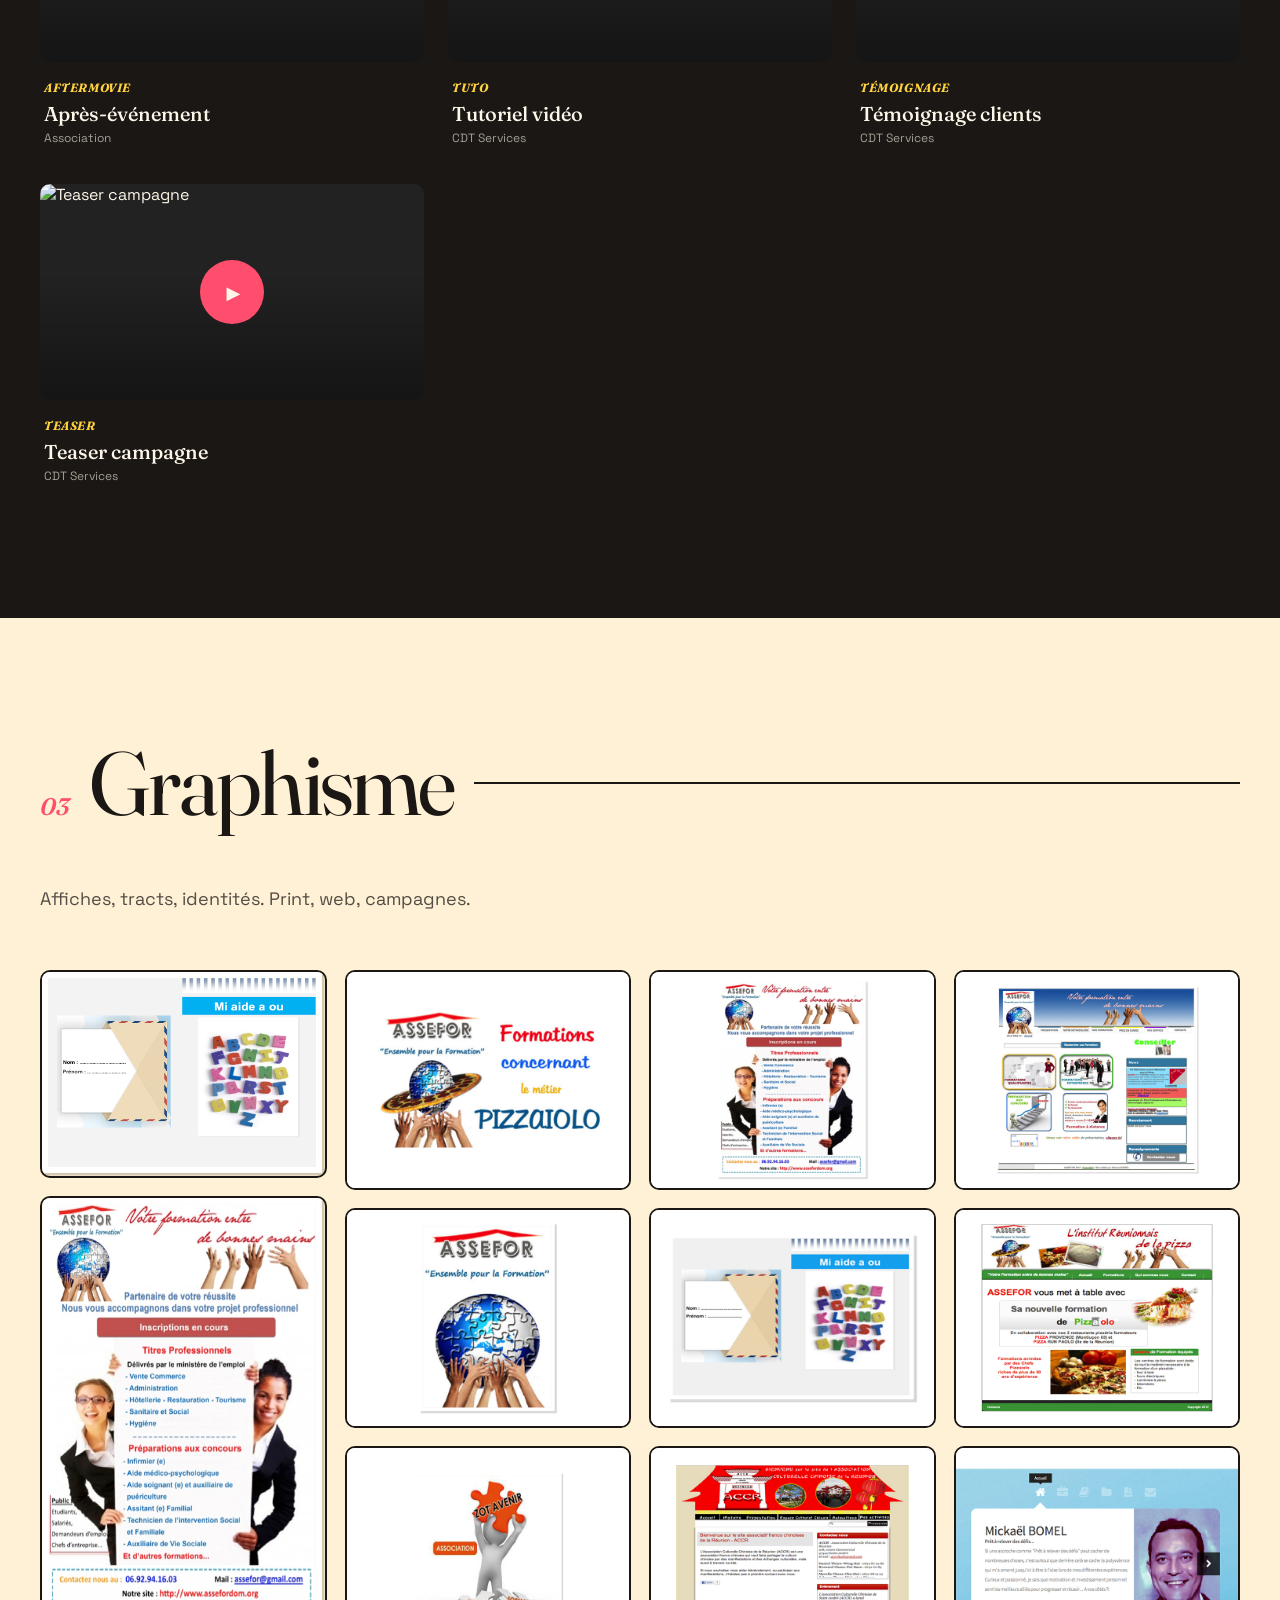
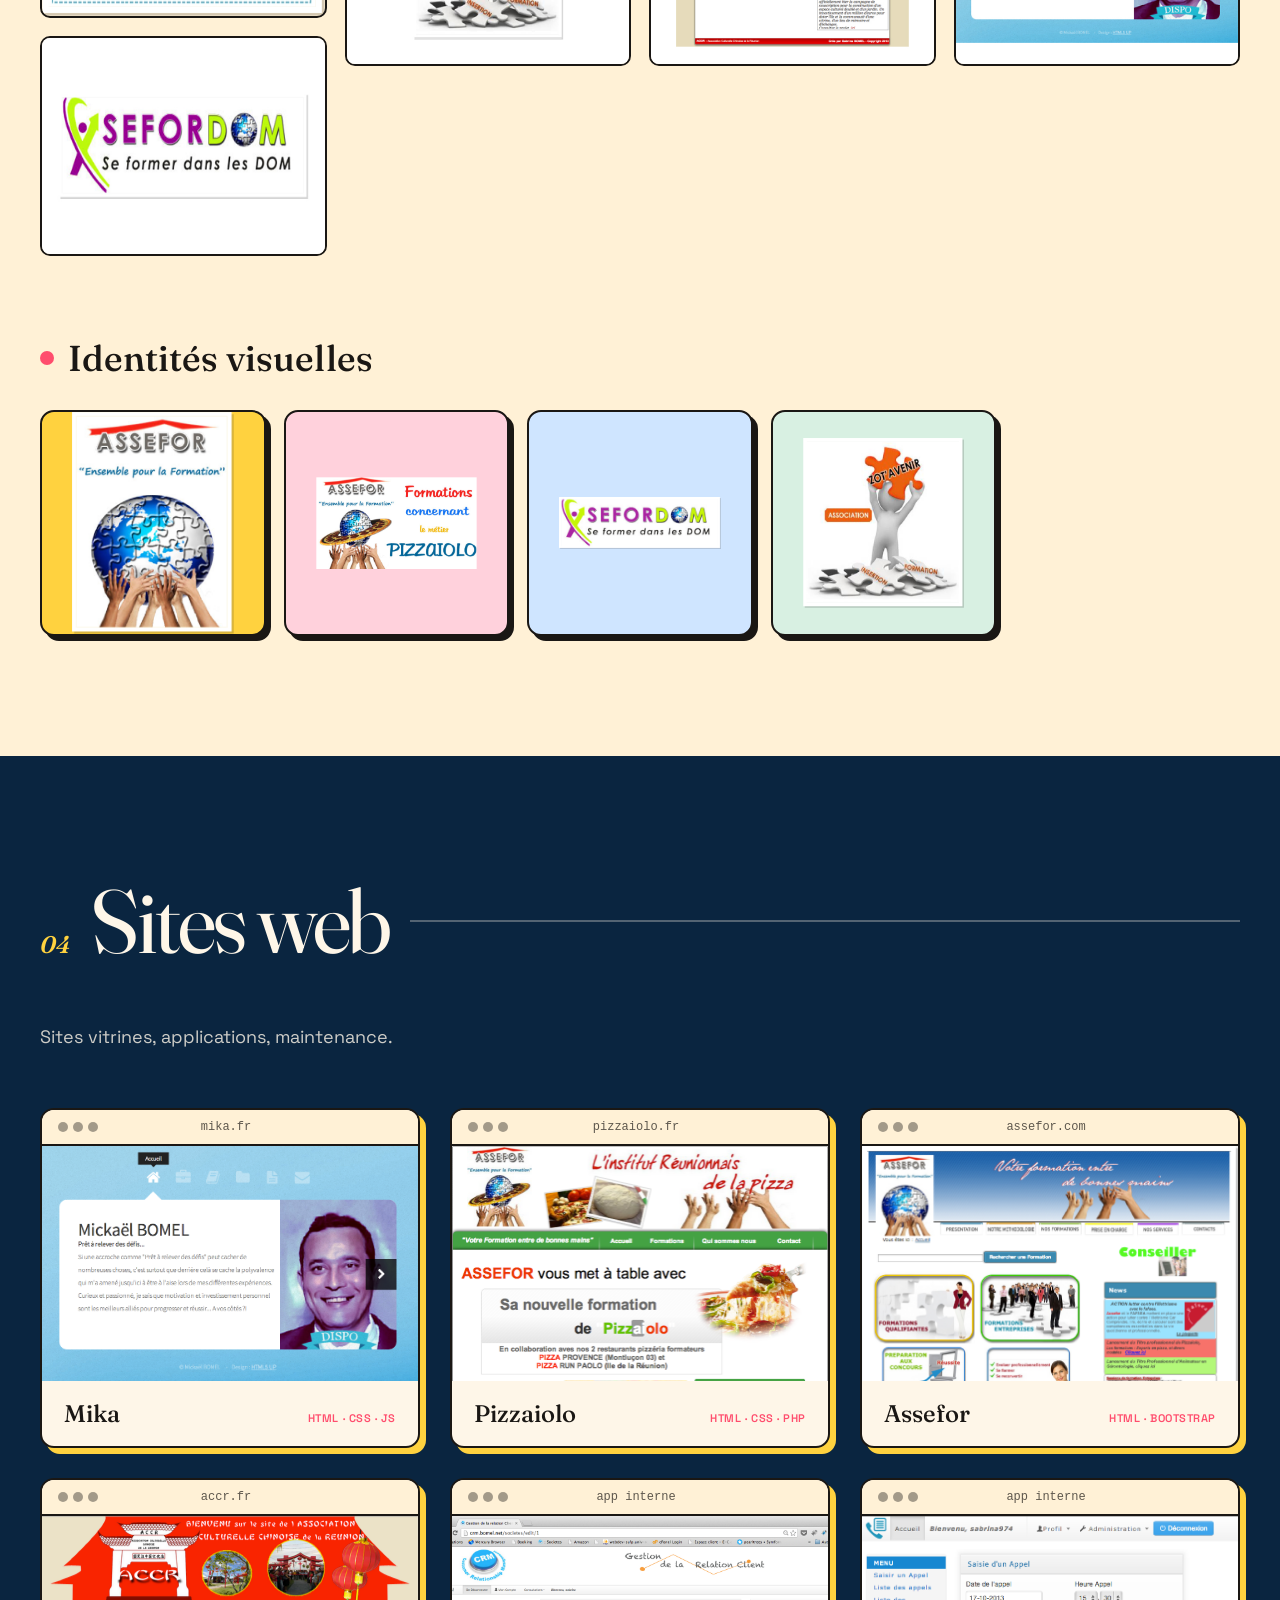
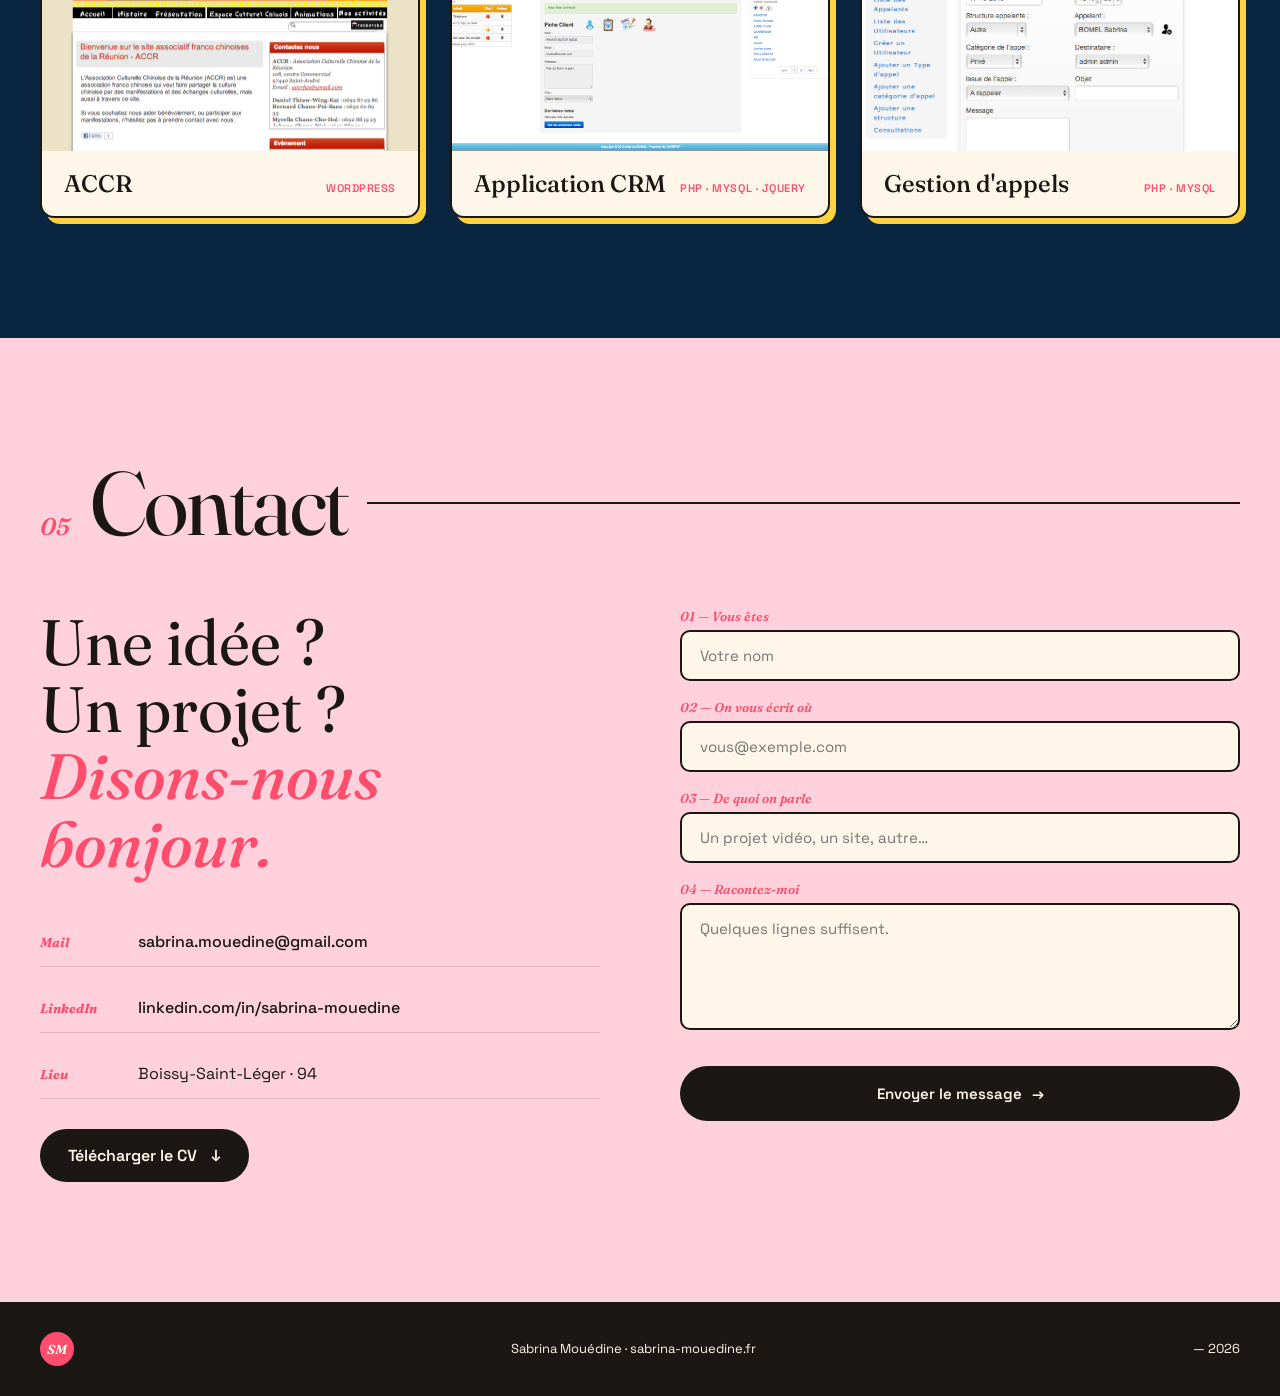
==== commit 37282c0a: "Modif formulaire integration webSform" ====
--- a/index.html
+++ b/index.html
@@ -251,6 +251,7 @@
       <label><span>02 — On vous écrit où</span><input type="email" name="email" required placeholder="vous@exemple.com"></label>
       <label><span>03 — De quoi on parle</span><input type="text" name="topic" placeholder="Un projet vidéo, un site, autre…"></label>
       <label><span>04 — Racontez-moi</span><textarea name="message" rows="5" required placeholder="Quelques lignes suffisent."></textarea></label>
+      <div class="h-captcha" data-captcha="true" data-sitekey="50b2fe65-b00b-4b9e-ad62-3ba471098be2"></div>
       <button type="submit" class="send">Envoyer le message <span class="arrow">→</span></button>
       <p class="form-status" id="formStatus" aria-live="polite"></p>
     </form>
@@ -274,6 +275,7 @@
   <div class="lb-caption"></div>
 </div>
 
+<script src="https://web3forms.com/client/script.js" async defer></script>
 <script src="data.js"></script>
 <script src="app.js"></script>
 </body>
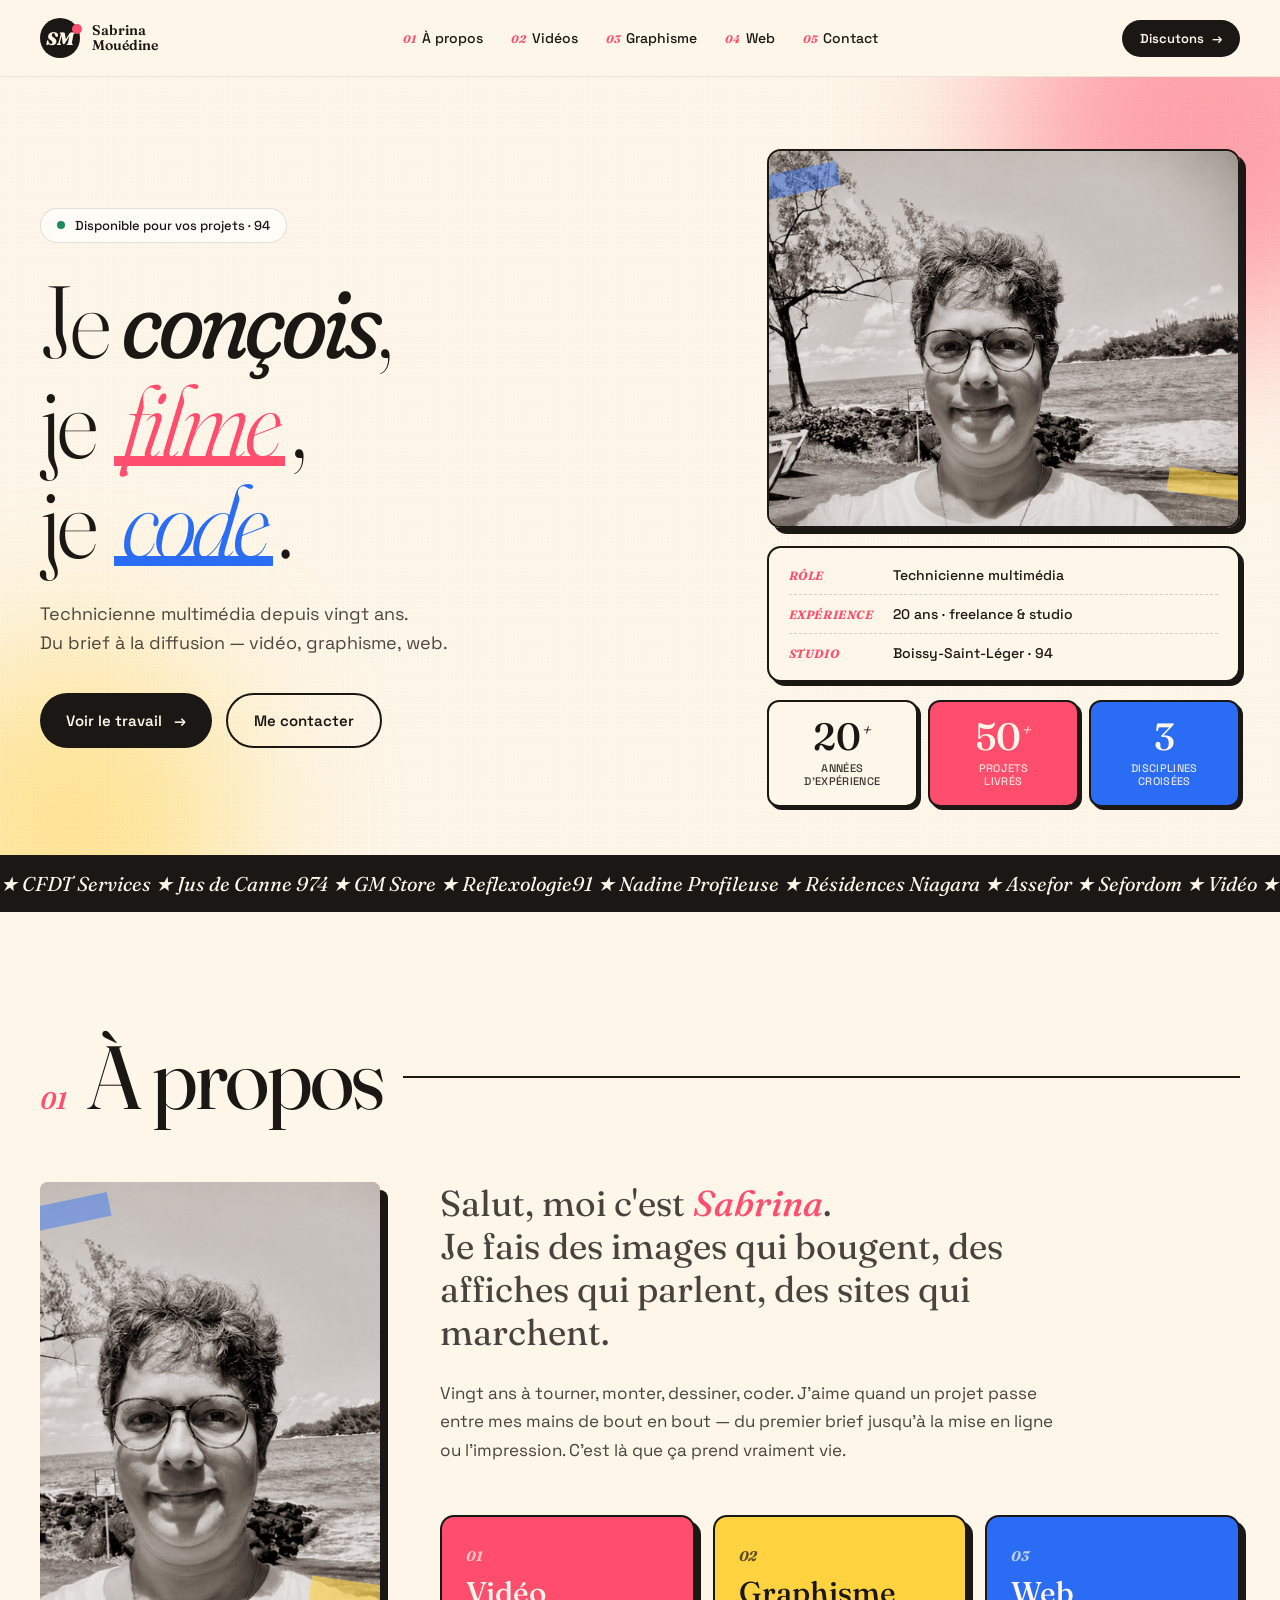
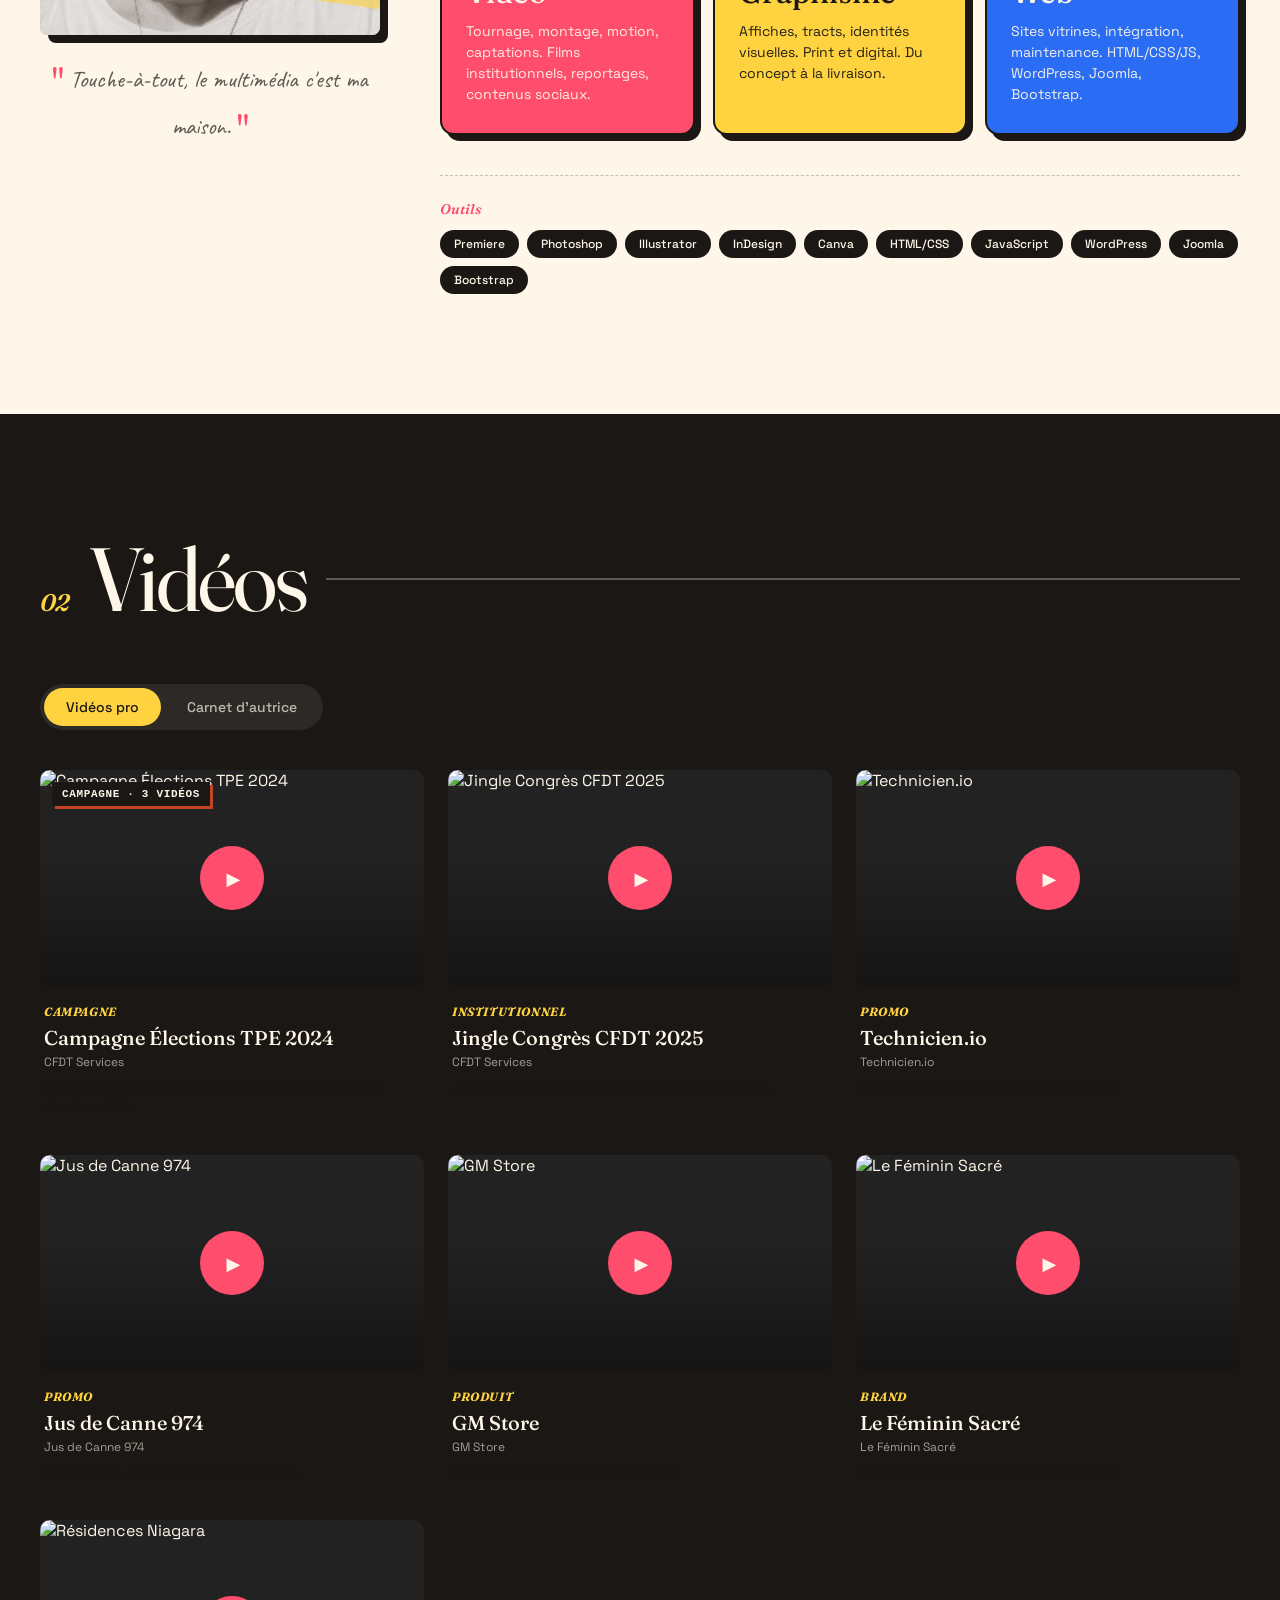
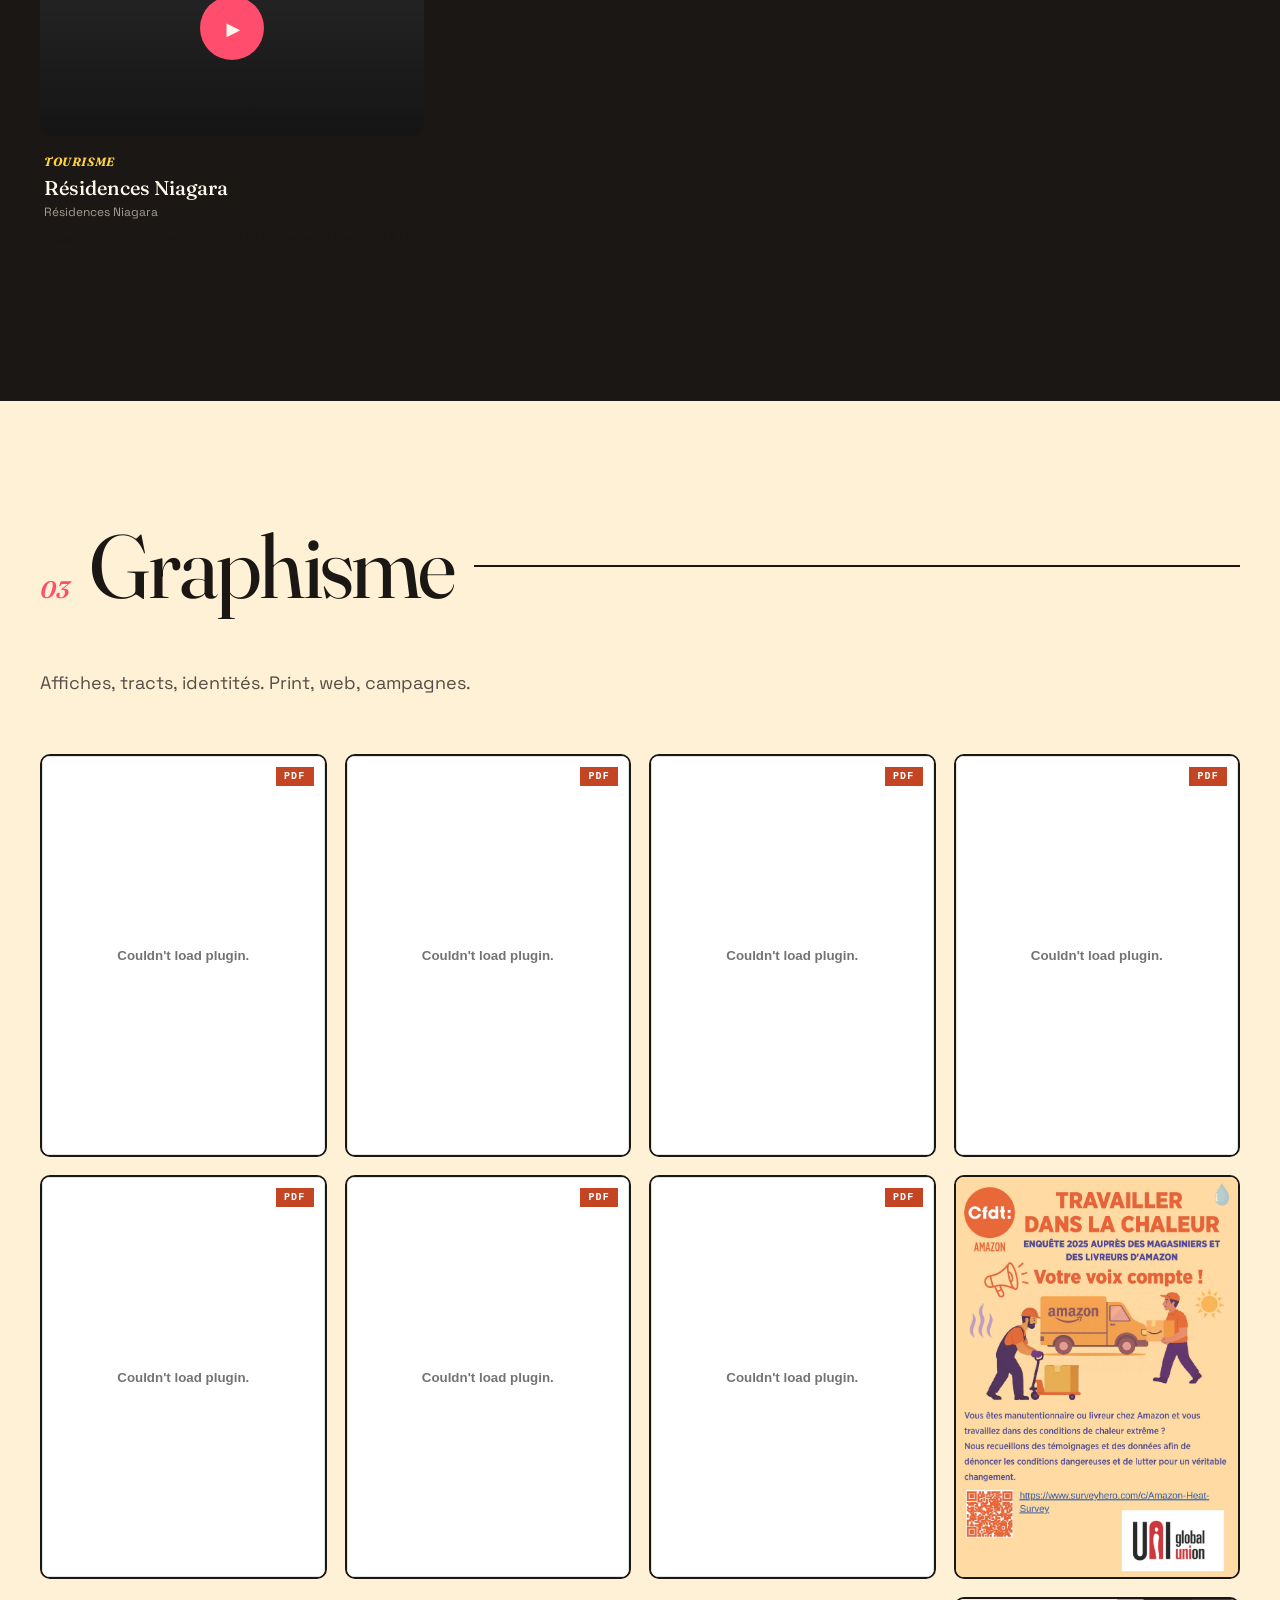
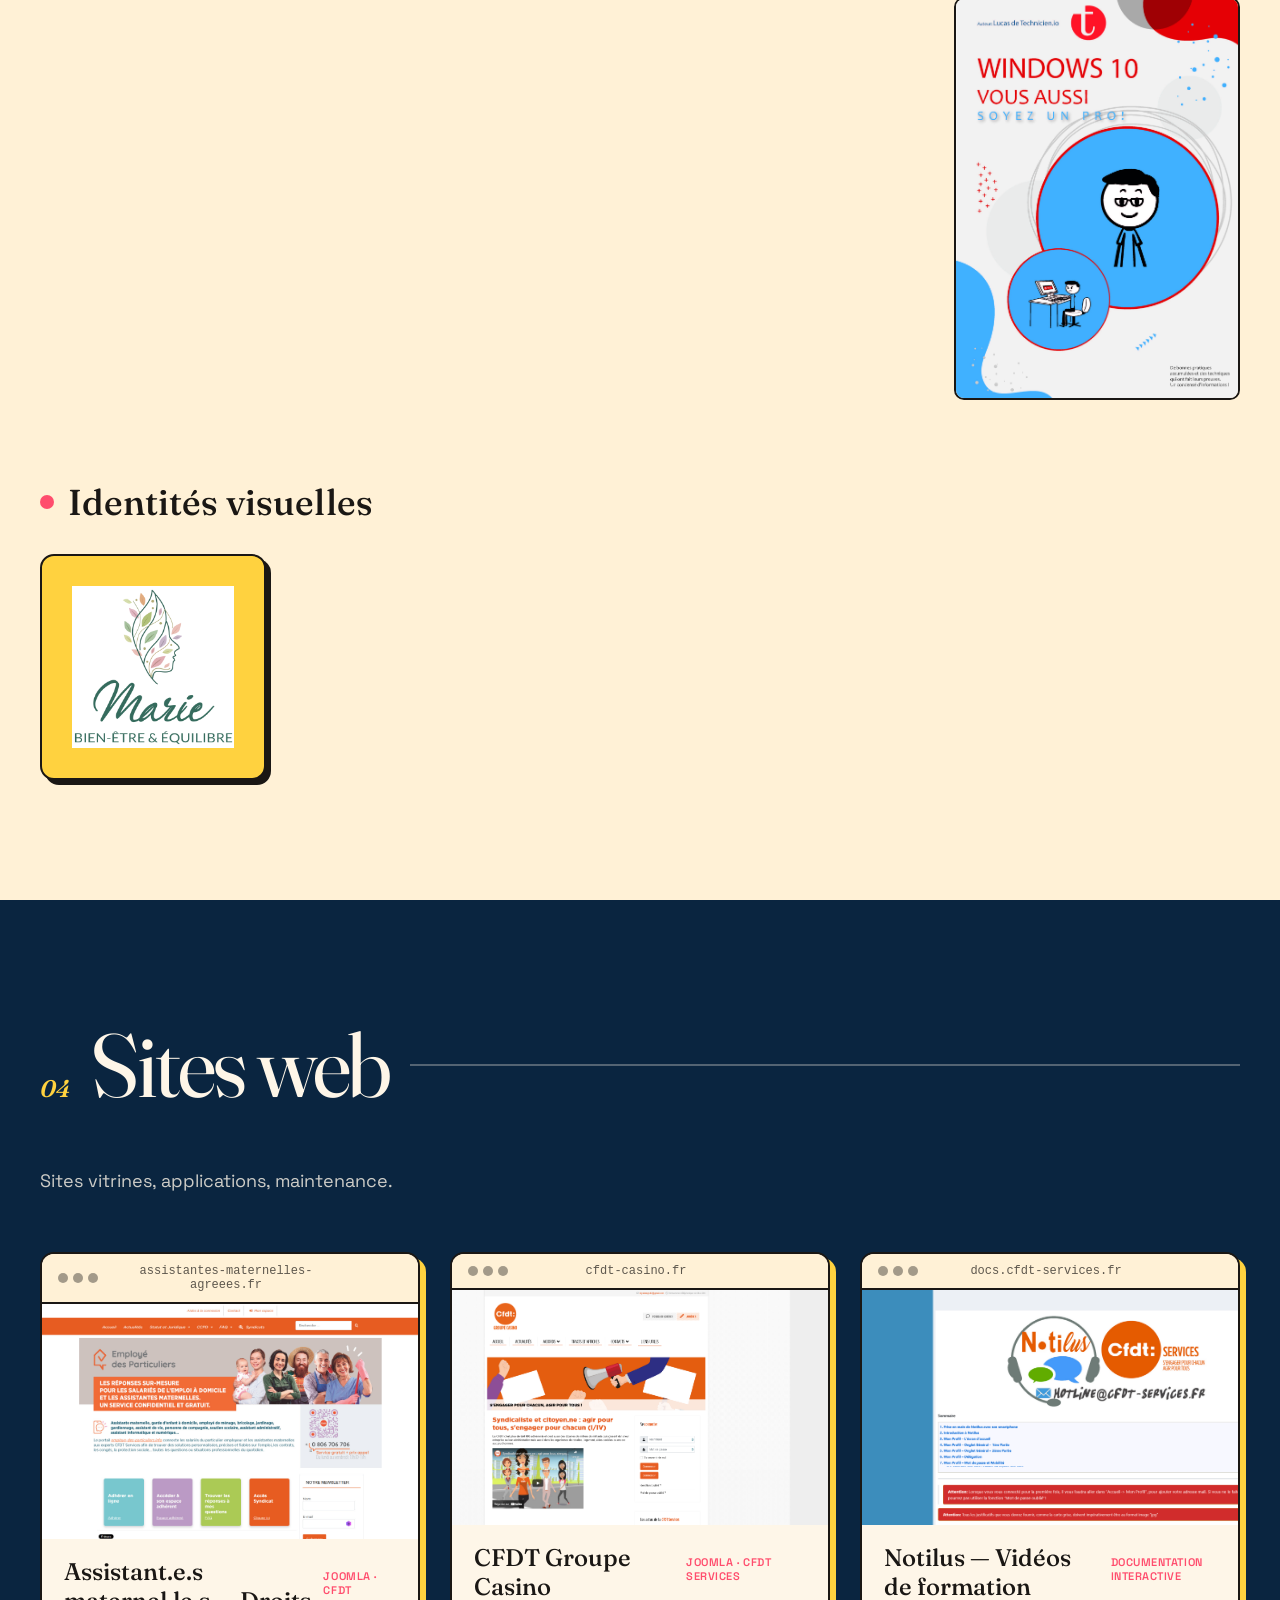
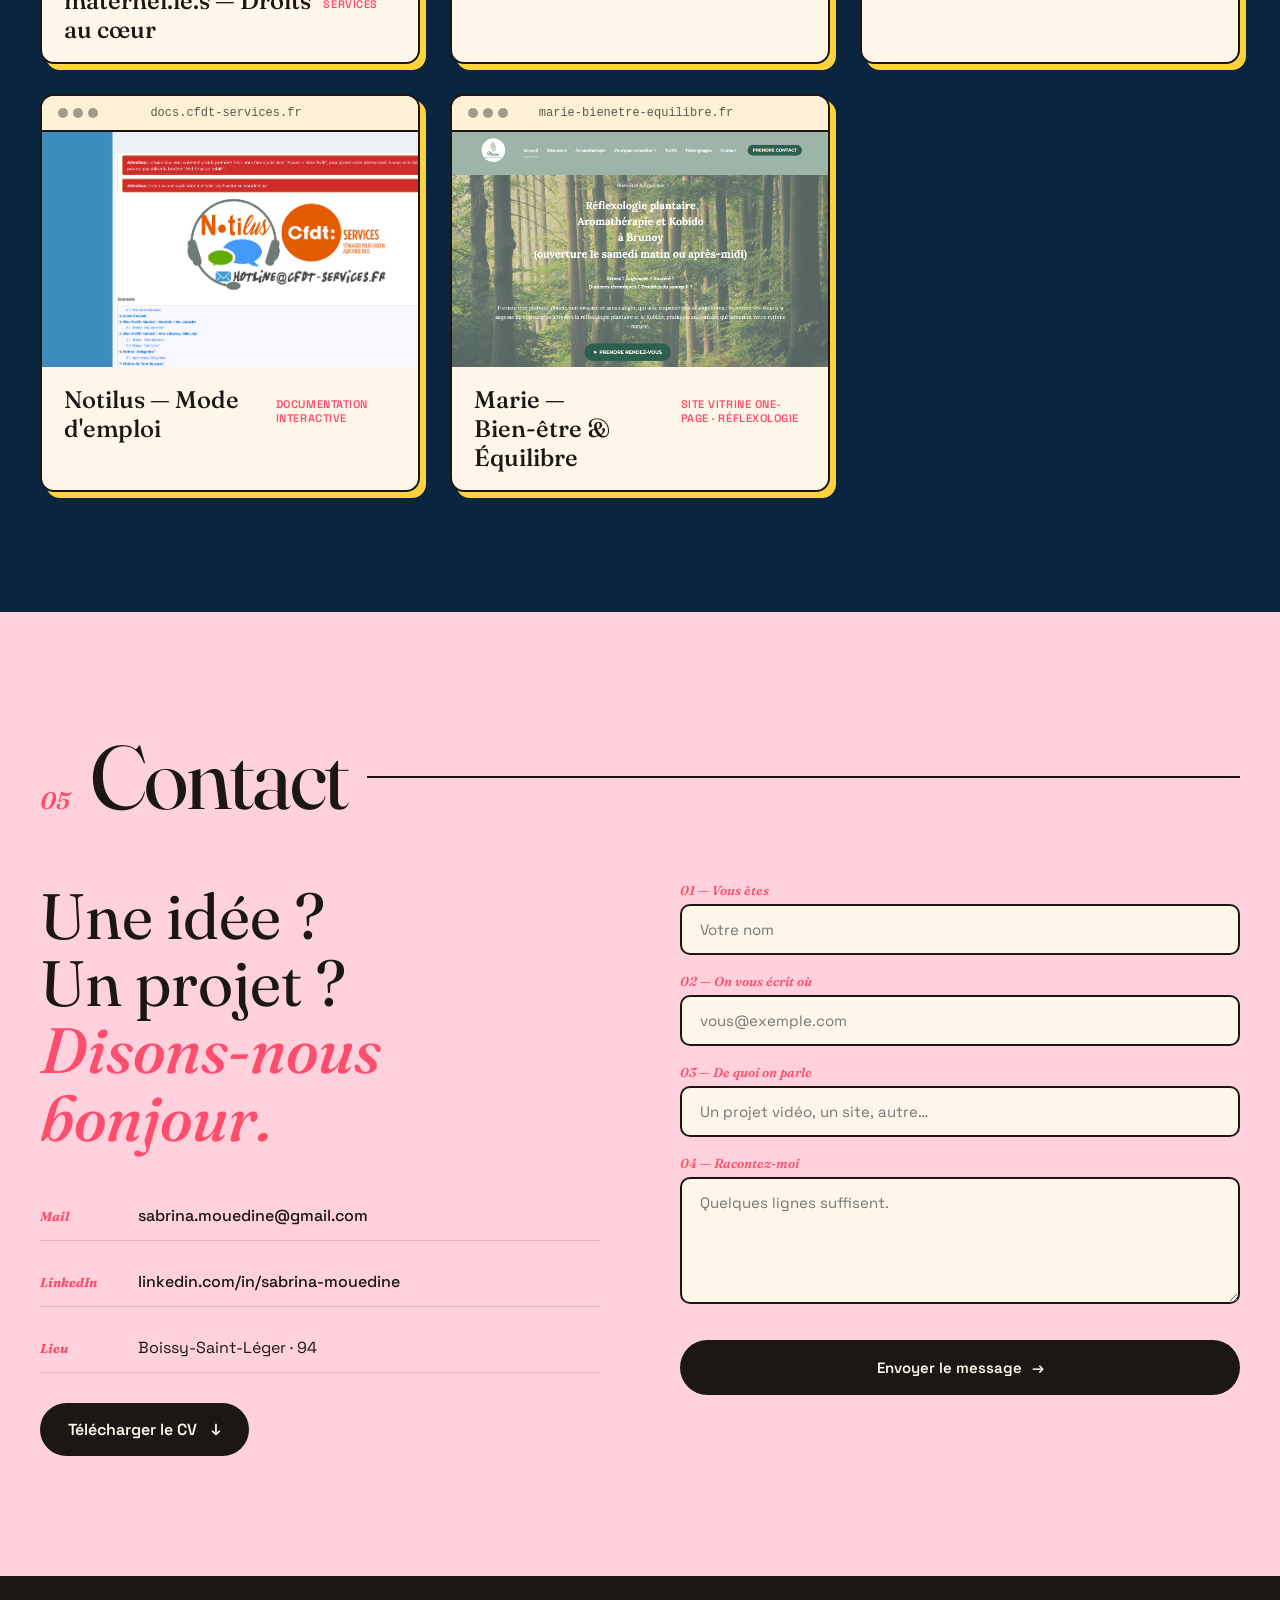
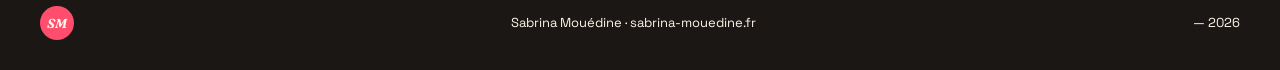
==== commit b8783d83: "Ajout des vidéos et visuels" ====
--- a/index.html
+++ b/index.html
@@ -111,7 +111,7 @@
 
   <div class="ticker" aria-hidden="true">
     <div class="ticker-track">
-      <span>★ Vidéo ★ Tournage ★ Montage ★ Motion ★ Identité ★ Affiches ★ Sites web ★ Direction artistique ★ Vidéo ★ Tournage ★ Montage ★ Motion ★ Identité ★ Affiches ★ Sites web ★ Direction artistique ★&nbsp;</span>
+      <span>★ CFDT Services ★ Jus de Canne 974 ★ GM Store ★ Reflexologie91 ★ Nadine Profileuse ★ Résidences Niagara ★ Assefor ★ Sefordom ★ Vidéo ★ Tournage ★ Montage ★ Motion ★ Identité ★ Affiches ★ Sites web ★ Direction artistique ★ CFDT Services ★ Jus de Canne 974 ★ GM Store ★ Reflexologie91 ★ Nadine Profileuse ★ Résidences Niagara ★ Assefor ★ Sefordom ★ Sites web ★ Direction artistique ★&nbsp;</span>
     </div>
   </div>
 </section>
@@ -183,7 +183,7 @@
 
   <div class="tabs">
     <button class="tab active" data-tab="pro">Vidéos pro</button>
-    <button class="tab" data-tab="perso">Carnet perso</button>
+    <button class="tab" data-tab="perso">Carnet d'autrice</button>
   </div>
 
   <div class="videos-grid" id="videosProGrid" data-tab-panel="pro"></div>
--- a/styles.css
+++ b/styles.css
@@ -206,6 +206,40 @@
 .video-cat{display:inline-block;font-family:var(--serif);font-style:italic;font-size:12px;color:var(--yellow);font-weight:700;letter-spacing:.05em;margin-bottom:6px}
 .video-title{font-family:var(--serif);font-size:20px;font-weight:500;line-height:1.25}
 .video-client{display:block;margin-top:4px;font-size:12px;opacity:.6}
+.video-desc{margin:8px 0 0;font-family:var(--sans);font-size:13px;line-height:1.5;color:var(--ink);opacity:.78;display:-webkit-box;-webkit-line-clamp:3;-webkit-box-orient:vertical;overflow:hidden}
+
+/* ====== PDF document cards (Affiches & Tracts) ====== */
+.masonry-item--pdf{display:flex;flex-direction:column;text-decoration:none;color:inherit;cursor:pointer}
+.masonry-item--pdf .pdf-cover{position:relative;aspect-ratio:1/1.414;background:#fff;border:1px solid rgba(0,0,0,.12);overflow:hidden;box-shadow:3px 3px 0 rgba(0,0,0,.08);transition:.2s ease}
+.masonry-item--pdf:hover .pdf-cover{transform:translate(-2px,-2px);box-shadow:6px 6px 0 var(--accent,#c44524)}
+.masonry-item--pdf .pdf-cover object{width:100%;height:100%;pointer-events:none;display:block}
+.pdf-flag{position:absolute;top:10px;right:10px;background:var(--accent,#c44524);color:#fff;font-family:var(--mono,monospace);font-size:10px;font-weight:700;letter-spacing:.12em;padding:4px 8px;z-index:2}
+.pdf-hover{position:absolute;inset:auto 0 0 0;background:linear-gradient(transparent,rgba(0,0,0,.78));color:#fff;font-family:var(--mono,monospace);font-size:11px;letter-spacing:.06em;padding:30px 12px 12px;opacity:0;transition:opacity .2s ease}
+.masonry-item--pdf:hover .pdf-hover{opacity:1}
+
+/* ====== CAMPAGNE / PROJET MULTI-VIDÉOS ====== */
+.video-card--projet .video-thumb{position:relative}
+.campaign-badge{position:absolute;top:12px;left:12px;background:var(--ink,#1a1714);color:var(--paper,#f1ebde);font-family:var(--mono,'Courier New',monospace);font-size:11px;font-weight:700;letter-spacing:.06em;padding:6px 10px;text-transform:uppercase;z-index:2;box-shadow:3px 3px 0 var(--accent,#c44524)}
+.video-card--projet:hover .campaign-badge{transform:translate(-2px,-2px);box-shadow:5px 5px 0 var(--accent,#c44524);transition:.2s ease}
+
+.lightbox--projet .lb-stage{width:min(1180px,95vw);max-height:90vh;background:var(--paper,#f1ebde);padding:0;overflow:hidden;display:block}
+.projet-wrap{display:grid;grid-template-columns:minmax(0,1.4fr) minmax(280px,1fr);height:min(90vh,720px);max-height:90vh;min-height:0}
+.projet-player{background:#000;position:relative;display:flex;flex-direction:column;min-width:0;min-height:0;overflow:hidden}
+.projet-player iframe{width:100%;height:100%;flex:1;border:0;display:block}
+.projet-now{position:absolute;bottom:12px;left:12px;background:rgba(0,0,0,.65);color:#fff;font-family:var(--mono,monospace);font-size:12px;padding:6px 10px;letter-spacing:.05em}
+.projet-side{padding:28px 30px;overflow-y:auto;min-height:0;min-width:0;background:var(--paper,#f1ebde);color:var(--ink,#1a1714);font-family:var(--sans,sans-serif)}
+.projet-eyebrow{font-family:var(--mono,monospace);font-size:11px;letter-spacing:.15em;color:var(--accent,#c44524);font-weight:700;text-transform:uppercase}
+.projet-title{font-family:var(--serif,Georgia,serif);font-size:28px;line-height:1.15;margin:6px 0 14px;font-weight:500}
+.projet-desc{font-size:14px;line-height:1.55;margin:0 0 14px}
+.projet-block{font-size:13px;line-height:1.55;margin:0 0 10px;opacity:.85}
+.projet-block strong{color:var(--ink,#1a1714)}
+.projet-grid{display:grid;grid-template-columns:repeat(2,1fr);gap:10px;margin-top:18px}
+.projet-mini{background:#fff;border:1px solid rgba(0,0,0,.12);padding:0;cursor:pointer;text-align:left;font-family:inherit;transition:.15s ease;display:flex;flex-direction:column;color:inherit}
+.projet-mini img{width:100%;aspect-ratio:16/9;object-fit:cover;display:block}
+.projet-mini span{font-family:var(--mono,monospace);font-size:11px;padding:6px 8px;line-height:1.3;letter-spacing:.03em}
+.projet-mini:hover{transform:translate(-2px,-2px);box-shadow:3px 3px 0 var(--accent,#c44524)}
+.projet-mini.is-active{outline:2px solid var(--accent,#c44524);outline-offset:-2px}
+@media(max-width:780px){.projet-wrap{grid-template-columns:1fr;grid-template-rows:auto 1fr;height:auto;max-height:90vh}.projet-player{aspect-ratio:16/9;height:auto}.projet-player iframe{height:100%}.projet-side{padding:20px}}
 
 /* MASONRY (affiches) */
 .masonry{columns:4;column-gap:18px}
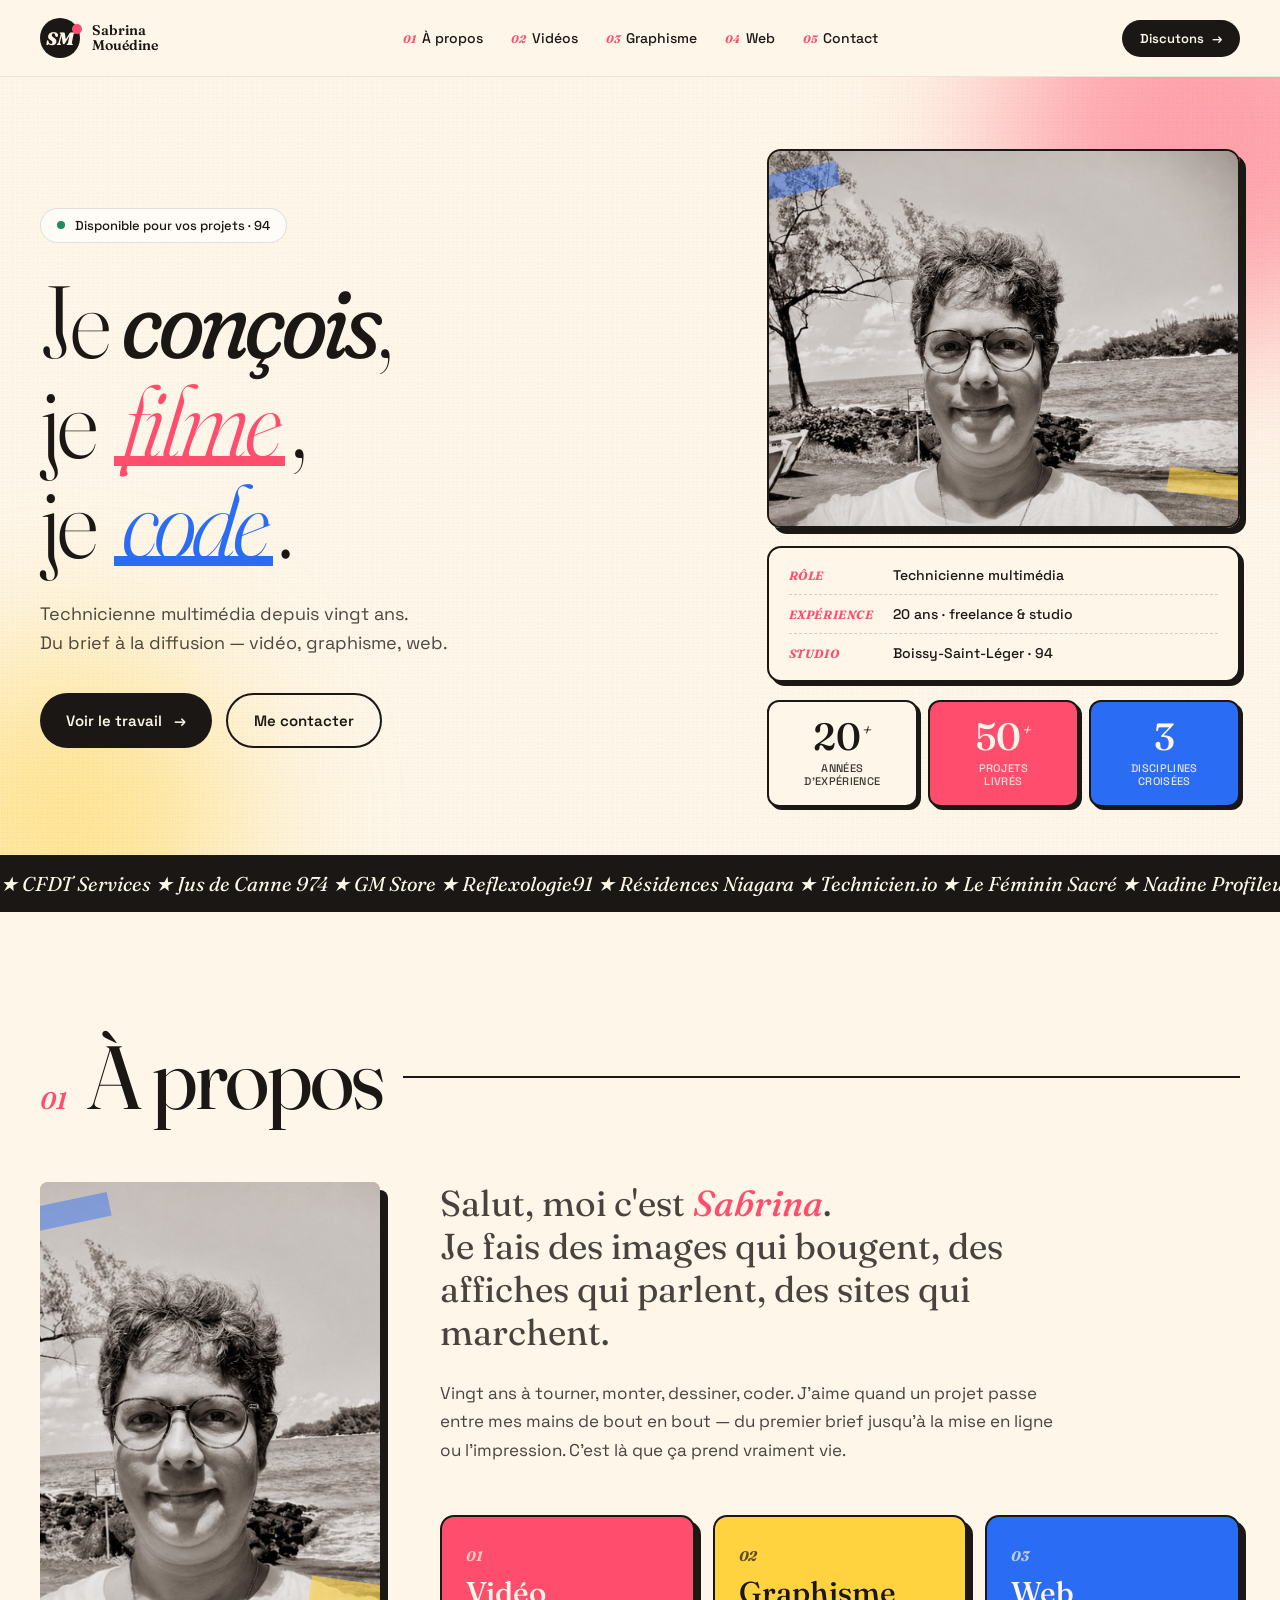
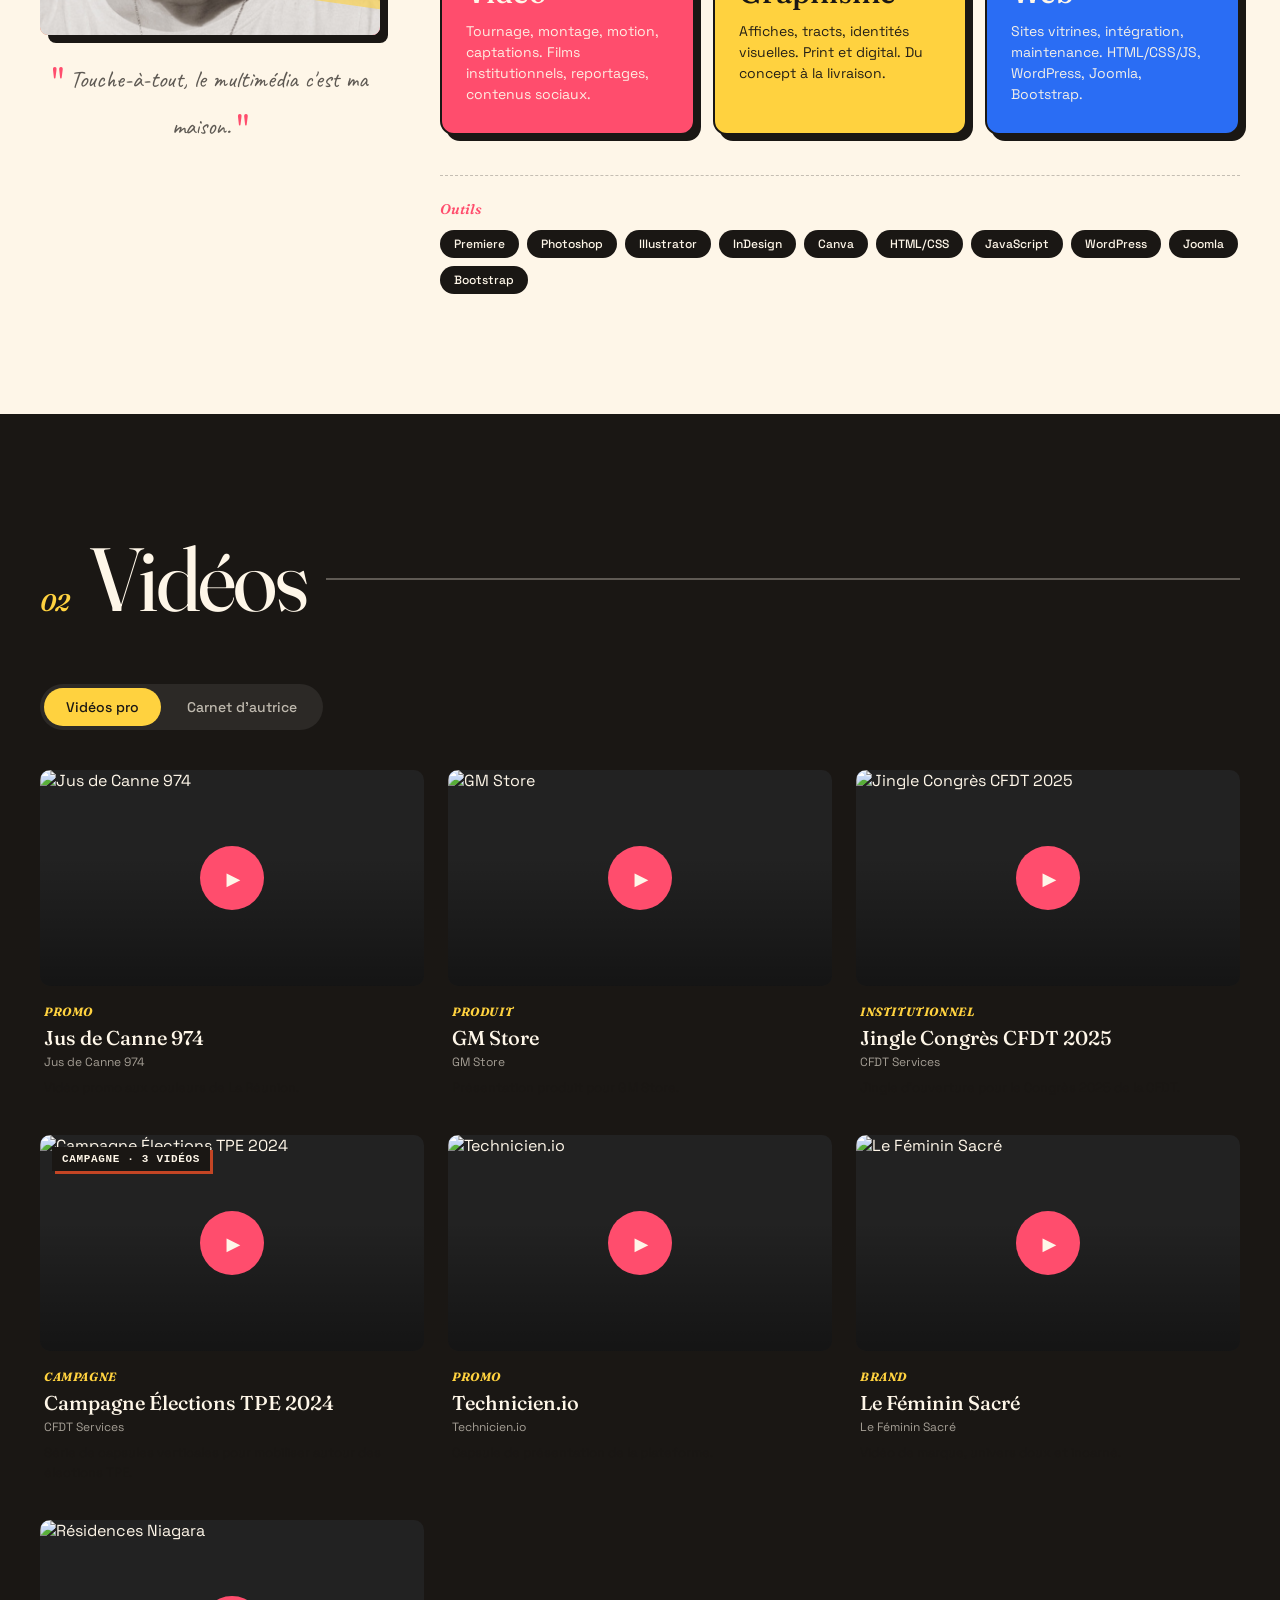
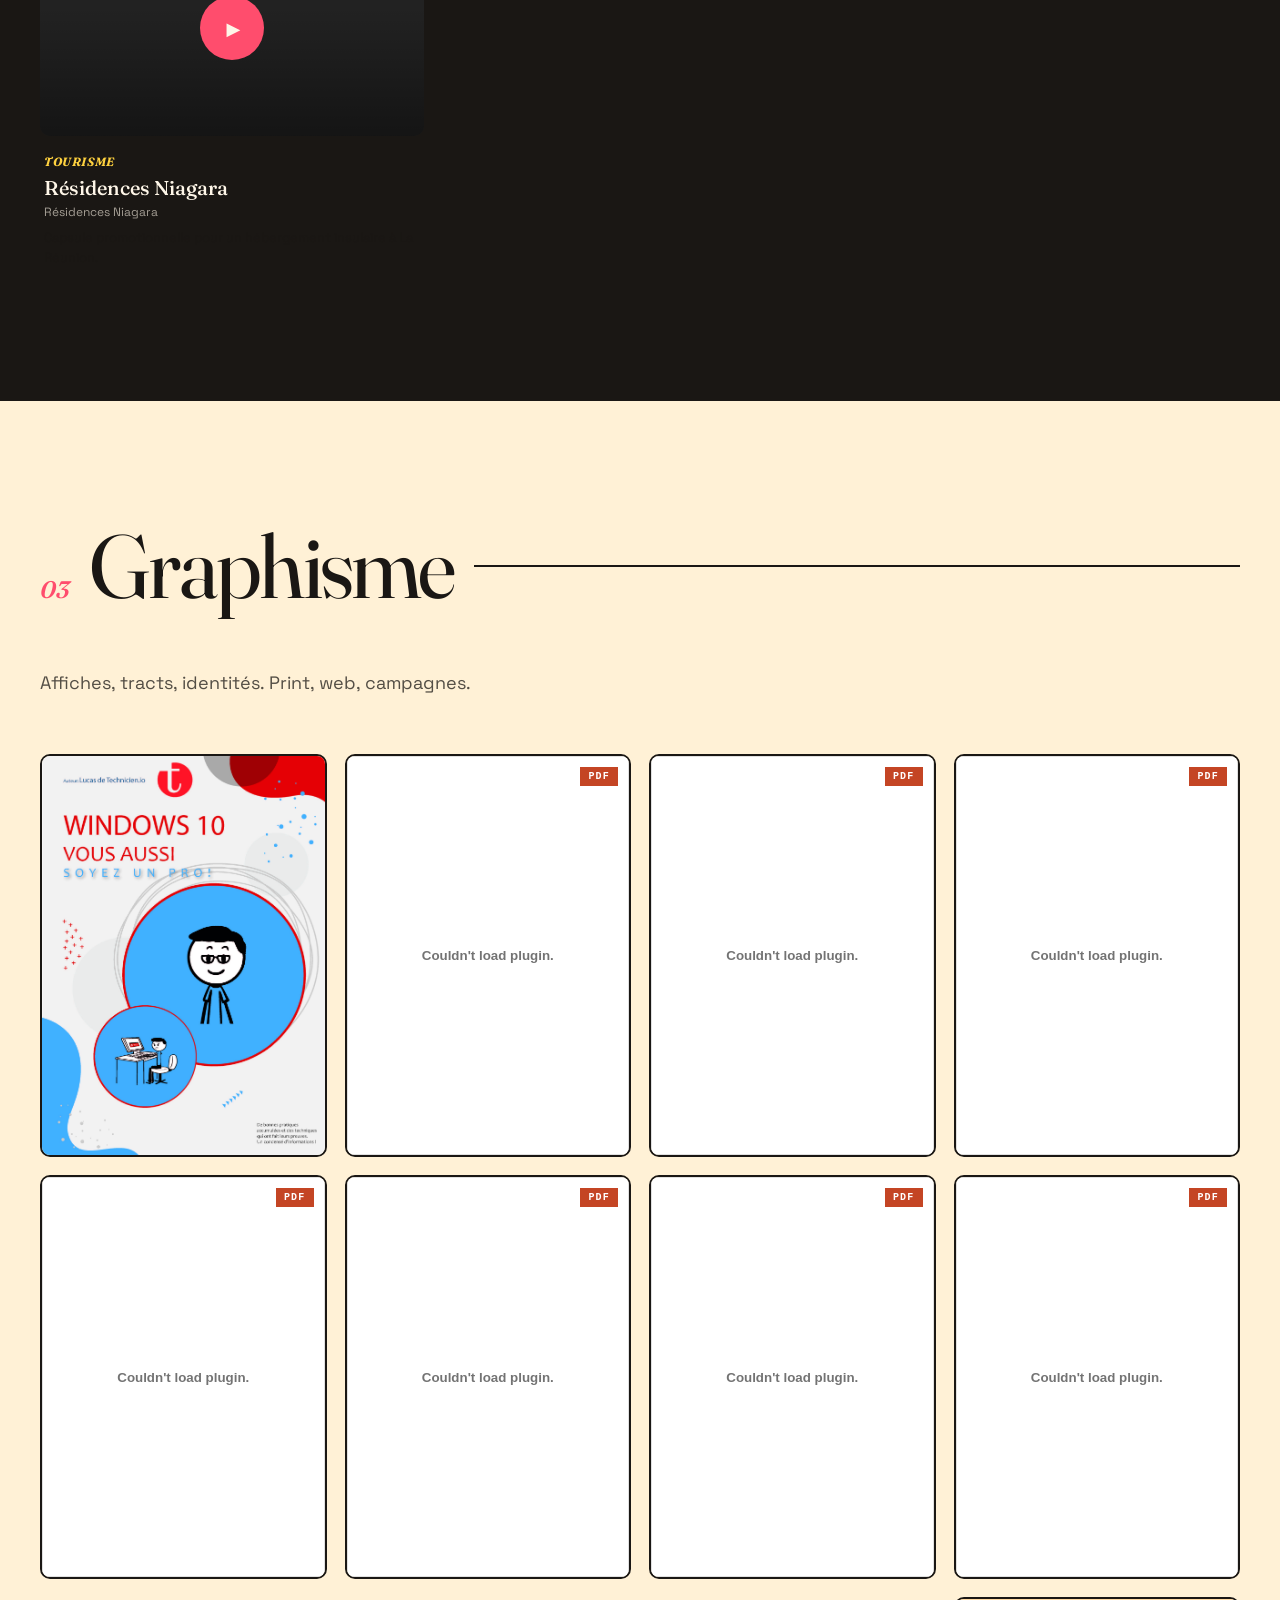
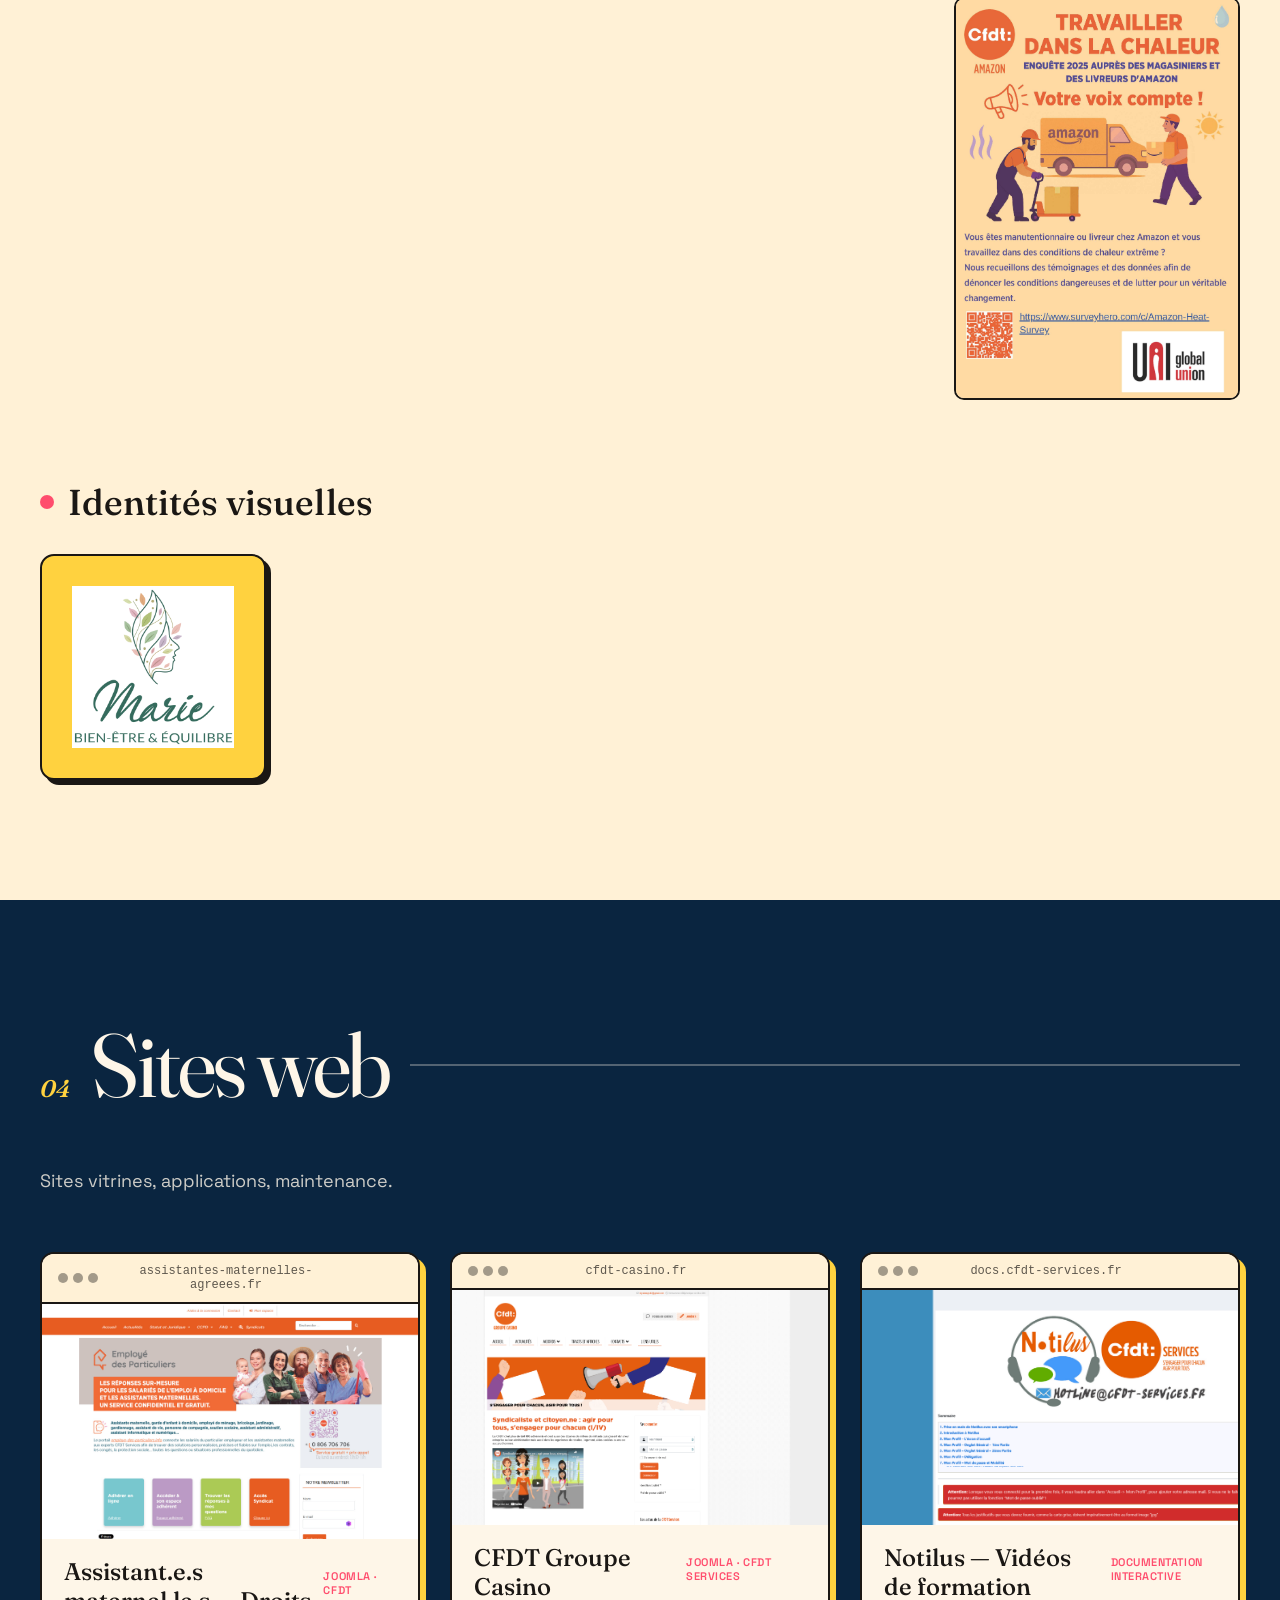
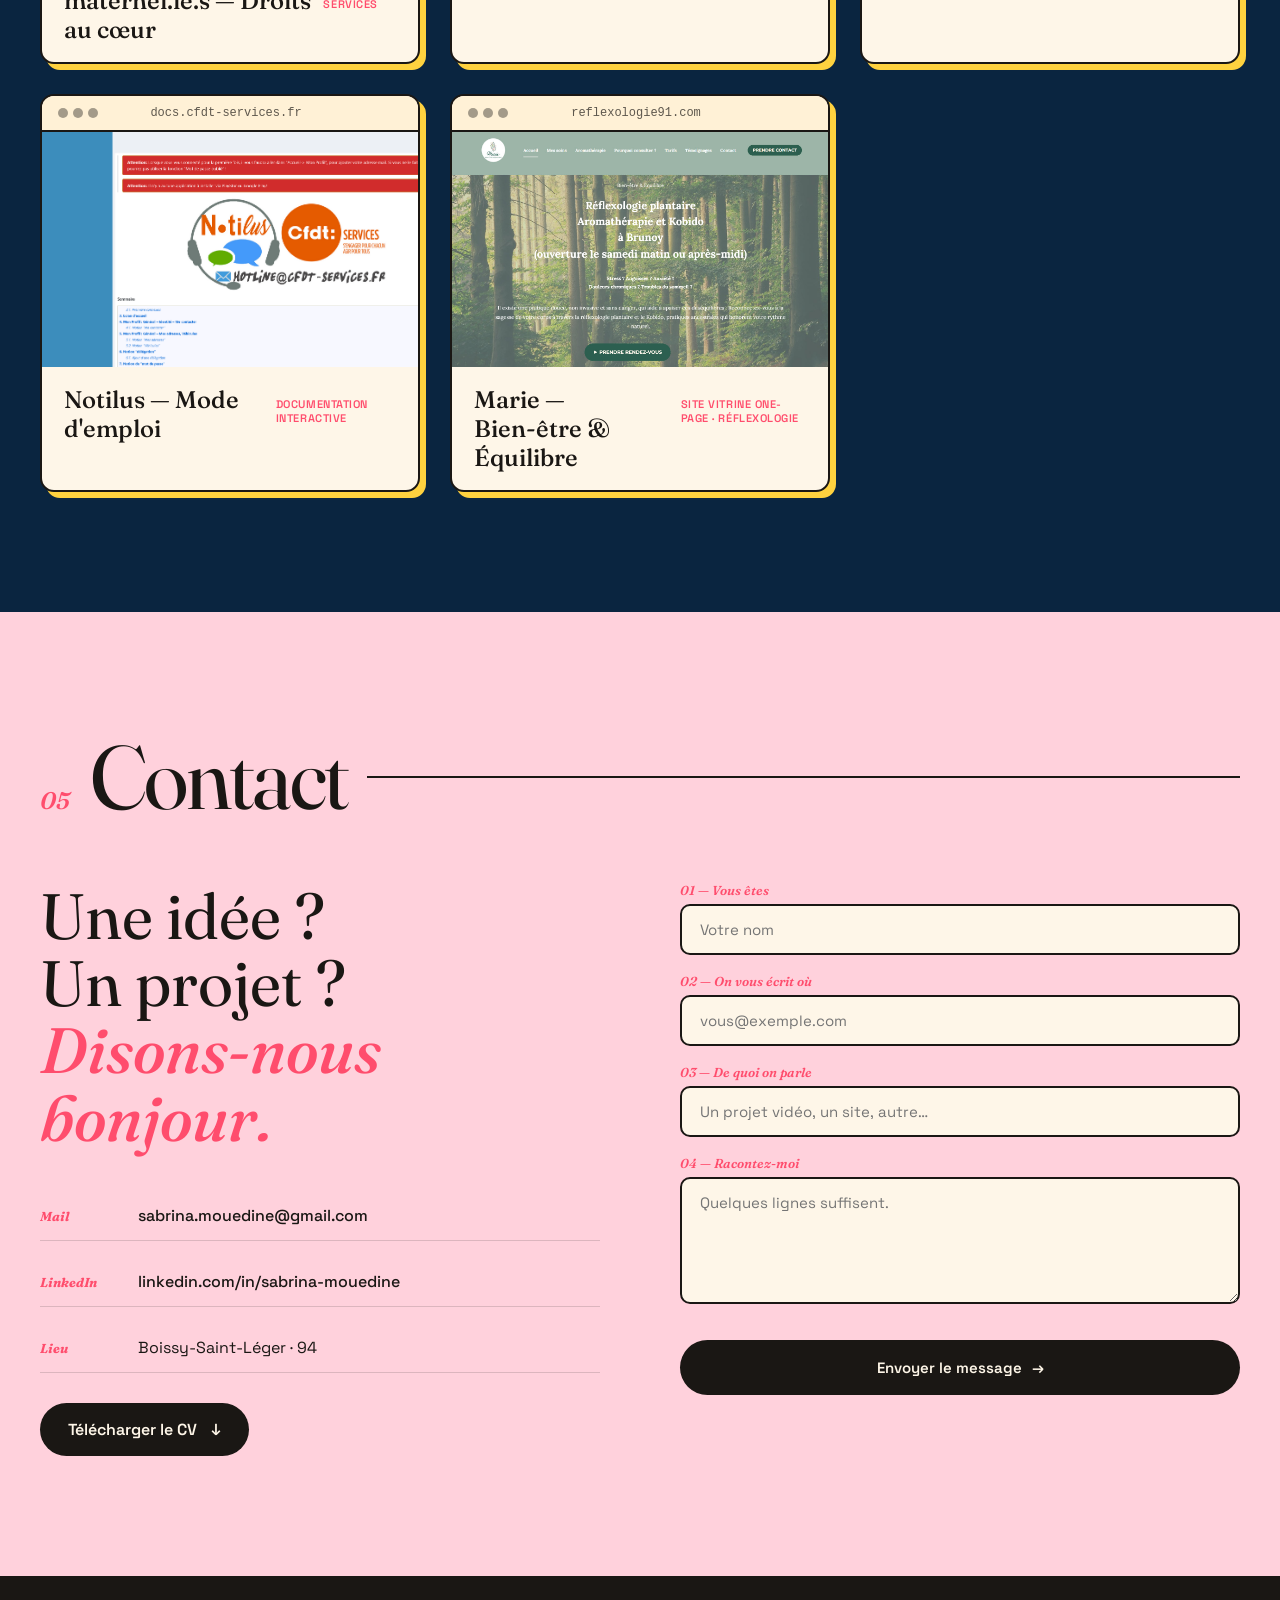
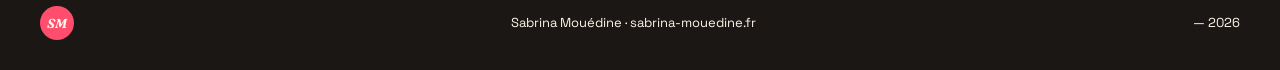
==== commit e2300246: "Modification bandeau défilant" ====
--- a/index.html
+++ b/index.html
@@ -111,7 +111,7 @@
 
   <div class="ticker" aria-hidden="true">
     <div class="ticker-track">
-      <span>★ CFDT Services ★ Jus de Canne 974 ★ GM Store ★ Reflexologie91 ★ Nadine Profileuse ★ Résidences Niagara ★ Assefor ★ Sefordom ★ Vidéo ★ Tournage ★ Montage ★ Motion ★ Identité ★ Affiches ★ Sites web ★ Direction artistique ★ CFDT Services ★ Jus de Canne 974 ★ GM Store ★ Reflexologie91 ★ Nadine Profileuse ★ Résidences Niagara ★ Assefor ★ Sefordom ★ Sites web ★ Direction artistique ★&nbsp;</span>
+      <span>★ CFDT Services ★ Jus de Canne 974 ★ GM Store ★ Reflexologie91 ★ Résidences Niagara ★ Technicien.io ★ Le Féminin Sacré ★ Nadine Profileuse ★ Vidéo ★ Tournage ★ Montage ★ Motion ★ Identité ★ Affiches ★ Sites web ★ Direction artistique ★ CFDT Services ★ Jus de Canne 974 ★ GM Store ★ Reflexologie91 ★ Résidences Niagara ★ Technicien.io ★ Le Féminin Sacré ★ Nadine Profileuse ★ Sites web ★ Direction artistique ★&nbsp;</span>
     </div>
   </div>
 </section>
--- a/styles.css
+++ b/styles.css
@@ -222,10 +222,10 @@
 .campaign-badge{position:absolute;top:12px;left:12px;background:var(--ink,#1a1714);color:var(--paper,#f1ebde);font-family:var(--mono,'Courier New',monospace);font-size:11px;font-weight:700;letter-spacing:.06em;padding:6px 10px;text-transform:uppercase;z-index:2;box-shadow:3px 3px 0 var(--accent,#c44524)}
 .video-card--projet:hover .campaign-badge{transform:translate(-2px,-2px);box-shadow:5px 5px 0 var(--accent,#c44524);transition:.2s ease}
 
-.lightbox--projet .lb-stage{width:min(1180px,95vw);max-height:90vh;background:var(--paper,#f1ebde);padding:0;overflow:hidden;display:block}
-.projet-wrap{display:grid;grid-template-columns:minmax(0,1.4fr) minmax(280px,1fr);height:min(90vh,720px);max-height:90vh;min-height:0}
-.projet-player{background:#000;position:relative;display:flex;flex-direction:column;min-width:0;min-height:0;overflow:hidden}
-.projet-player iframe{width:100%;height:100%;flex:1;border:0;display:block}
+.lightbox--projet .lb-stage{width:min(1100px,95vw);max-height:92vh;background:var(--paper,#f1ebde);padding:0;overflow:hidden;display:block}
+.projet-wrap{display:grid;grid-template-columns:1fr;grid-template-rows:auto 1fr;max-height:92vh;min-height:0}
+.projet-player{background:#000;position:relative;width:100%;aspect-ratio:16/9;overflow:hidden}
+.projet-player iframe{position:absolute;inset:0;width:100%;height:100%;border:0;display:block}
 .projet-now{position:absolute;bottom:12px;left:12px;background:rgba(0,0,0,.65);color:#fff;font-family:var(--mono,monospace);font-size:12px;padding:6px 10px;letter-spacing:.05em}
 .projet-side{padding:28px 30px;overflow-y:auto;min-height:0;min-width:0;background:var(--paper,#f1ebde);color:var(--ink,#1a1714);font-family:var(--sans,sans-serif)}
 .projet-eyebrow{font-family:var(--mono,monospace);font-size:11px;letter-spacing:.15em;color:var(--accent,#c44524);font-weight:700;text-transform:uppercase}
@@ -239,7 +239,8 @@
 .projet-mini span{font-family:var(--mono,monospace);font-size:11px;padding:6px 8px;line-height:1.3;letter-spacing:.03em}
 .projet-mini:hover{transform:translate(-2px,-2px);box-shadow:3px 3px 0 var(--accent,#c44524)}
 .projet-mini.is-active{outline:2px solid var(--accent,#c44524);outline-offset:-2px}
-@media(max-width:780px){.projet-wrap{grid-template-columns:1fr;grid-template-rows:auto 1fr;height:auto;max-height:90vh}.projet-player{aspect-ratio:16/9;height:auto}.projet-player iframe{height:100%}.projet-side{padding:20px}}
+.projet-side{max-height:50vh}
+@media(max-width:780px){.projet-side{max-height:none}.projet-side{padding:20px}}
 
 /* MASONRY (affiches) */
 .masonry{columns:4;column-gap:18px}
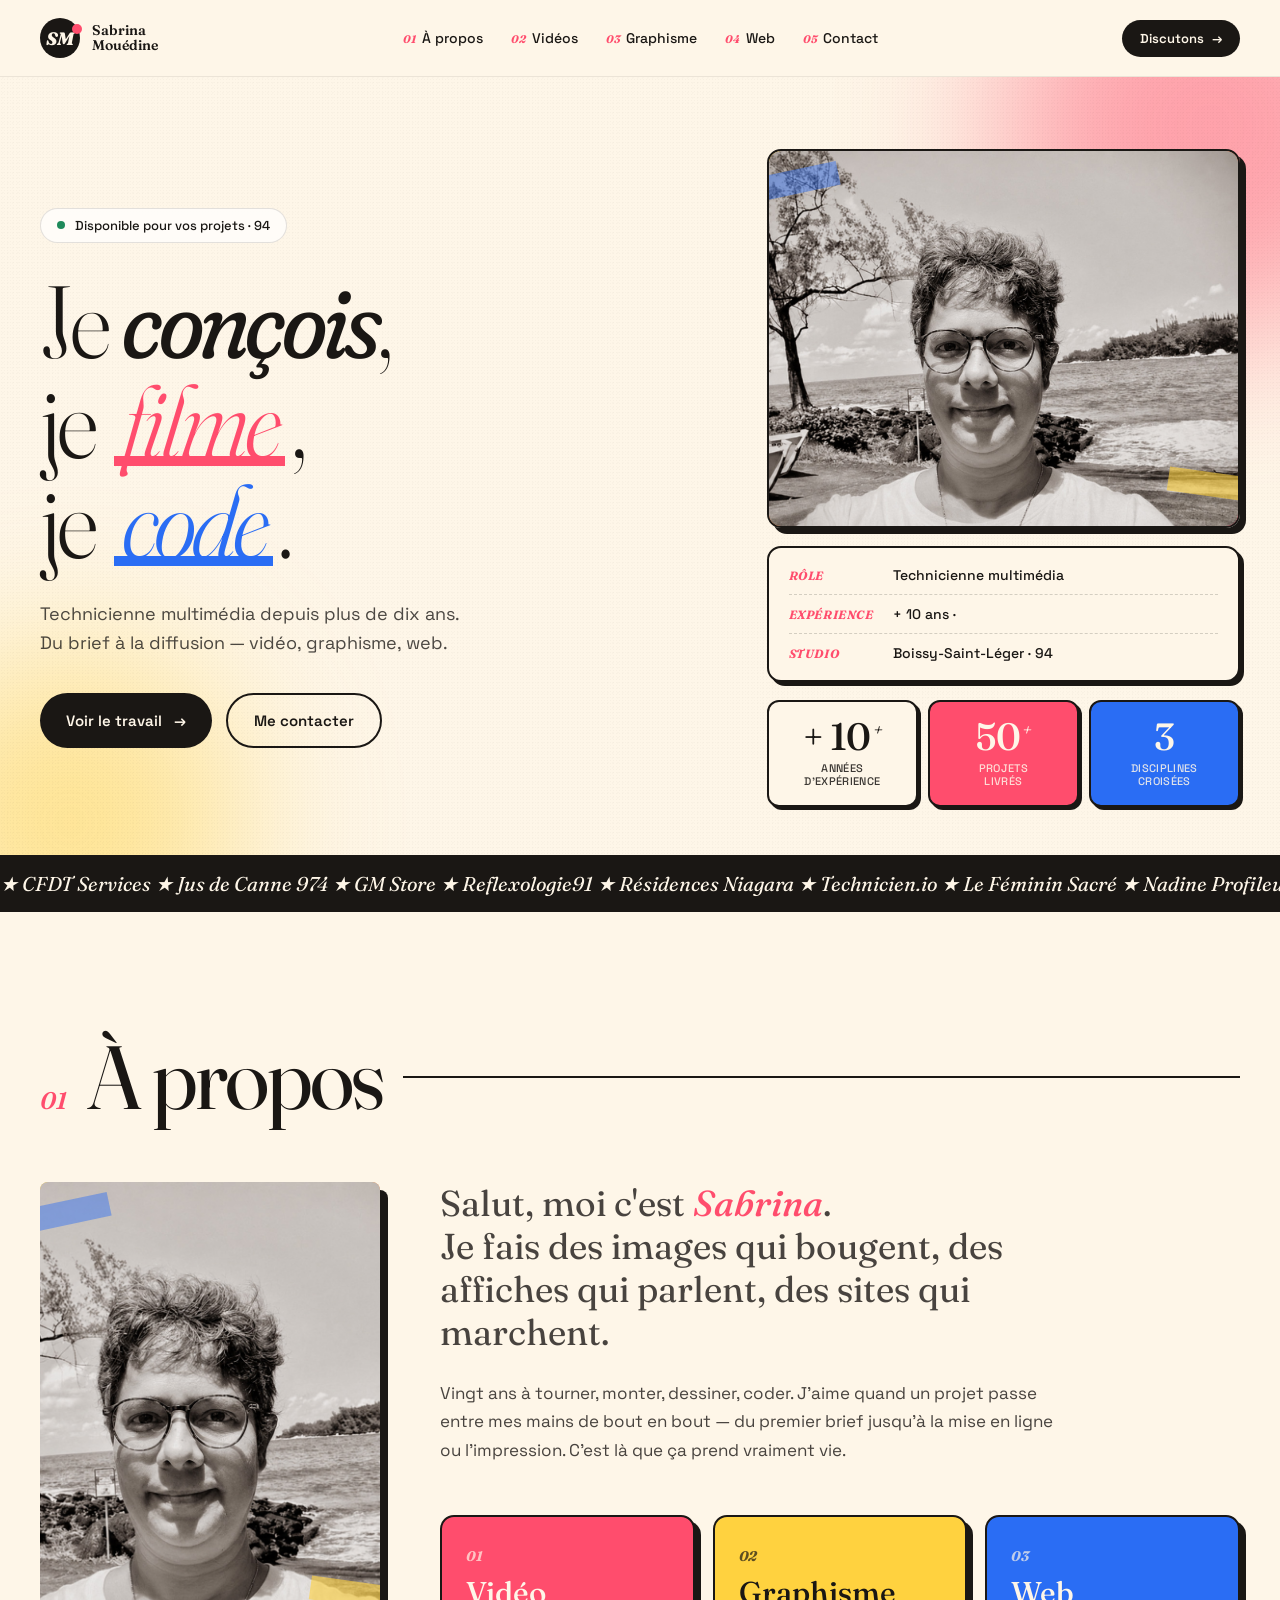
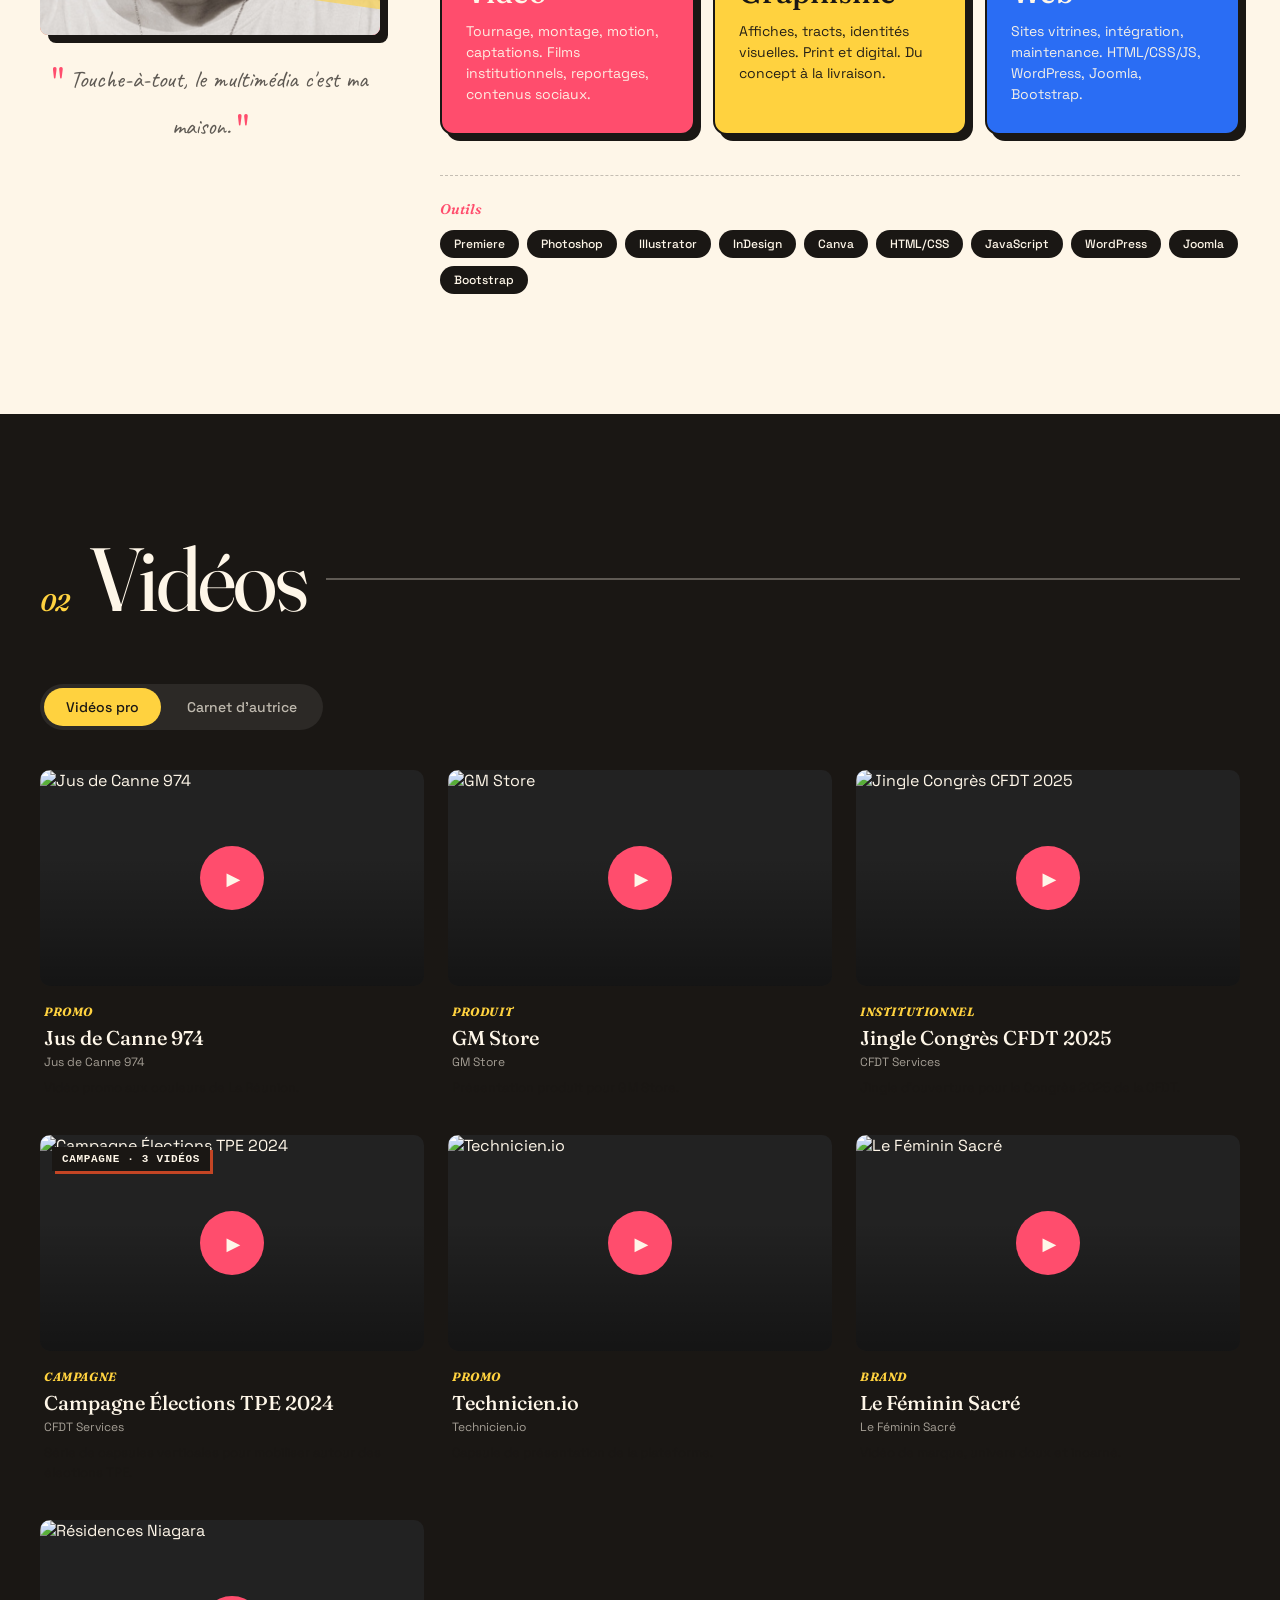
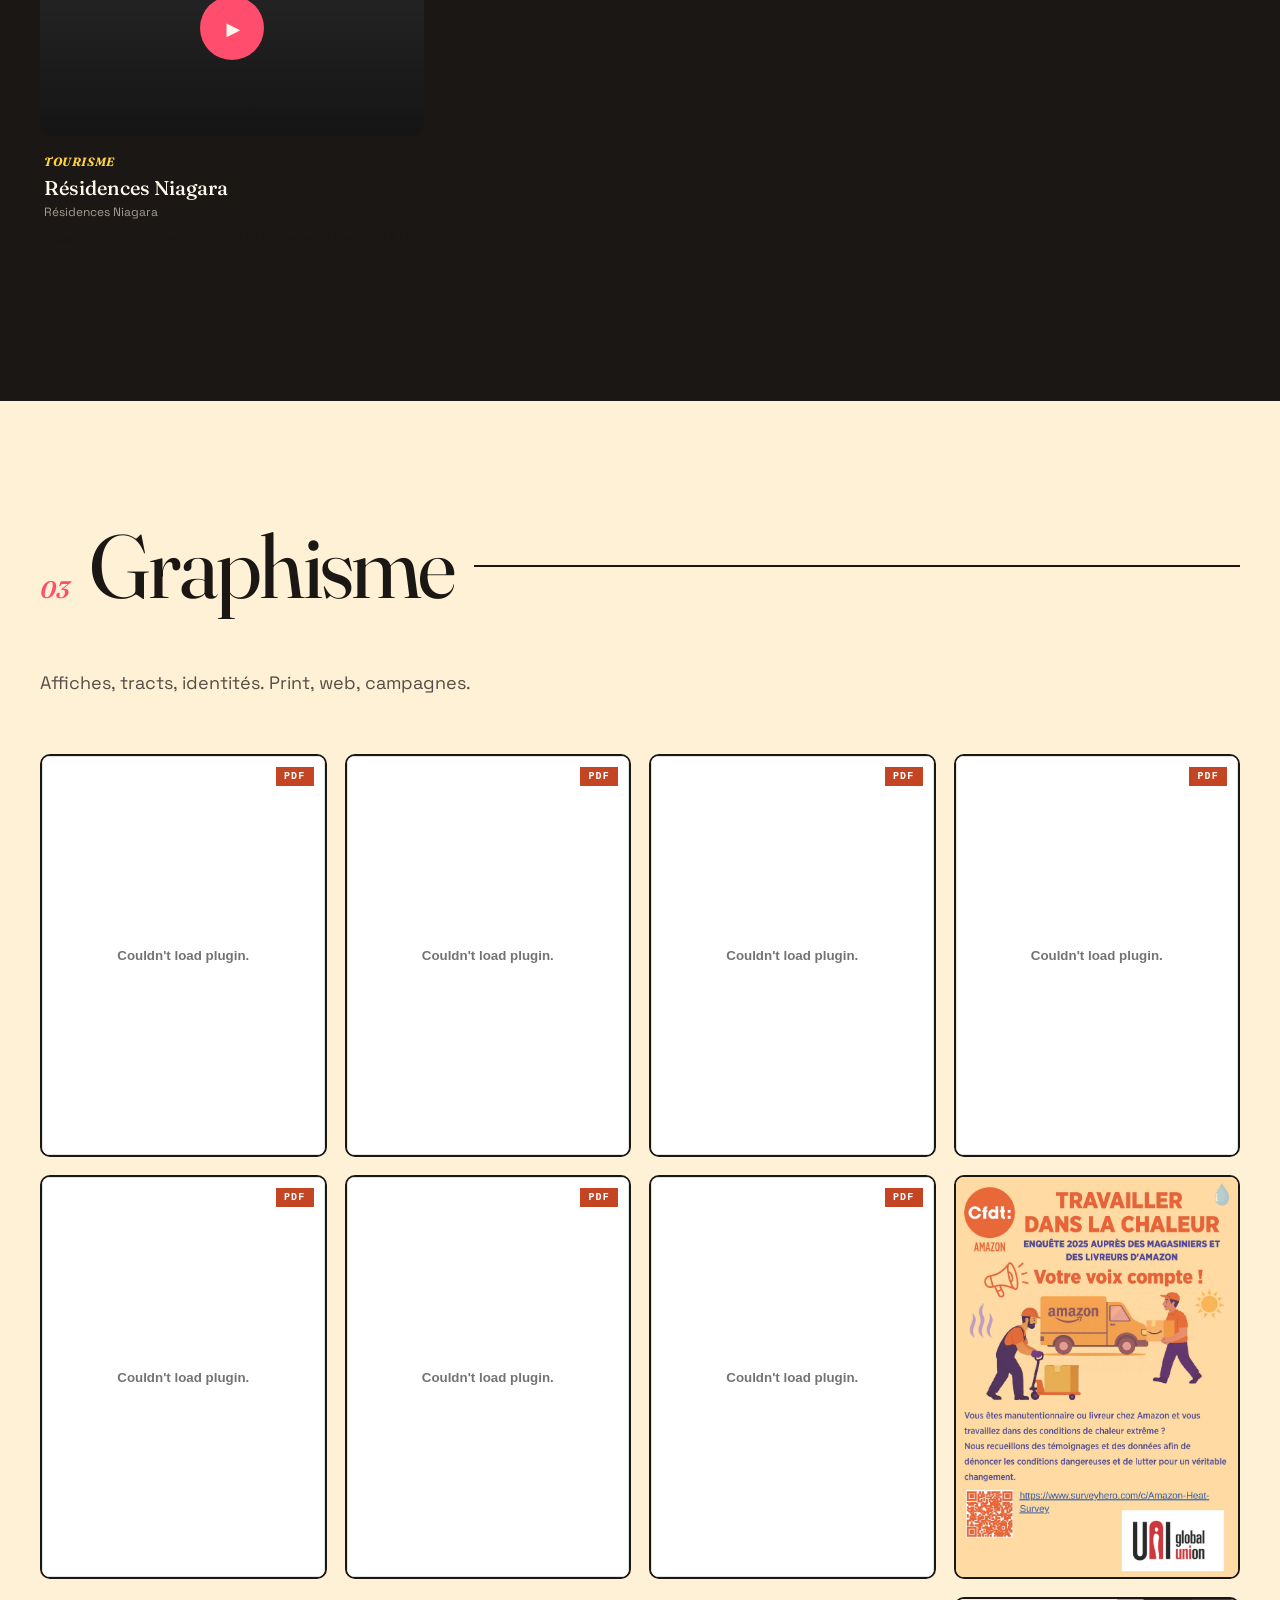
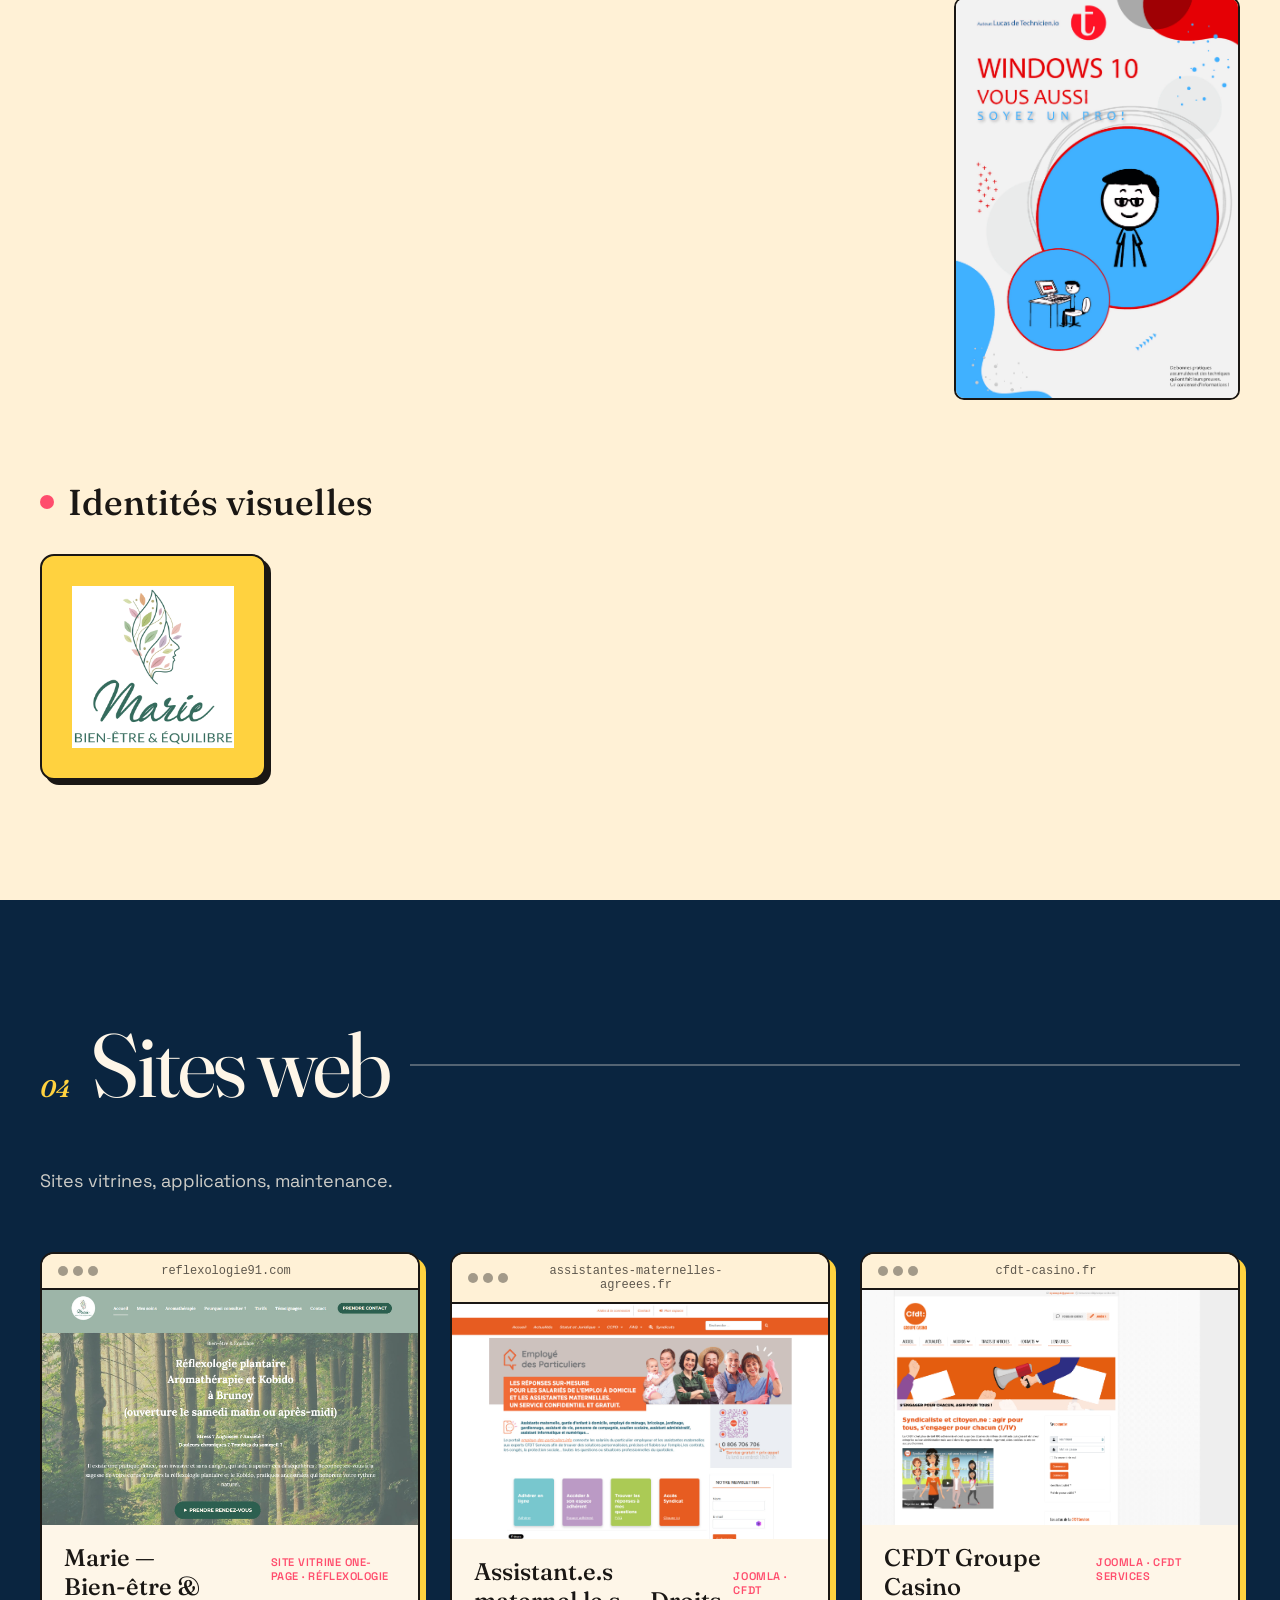
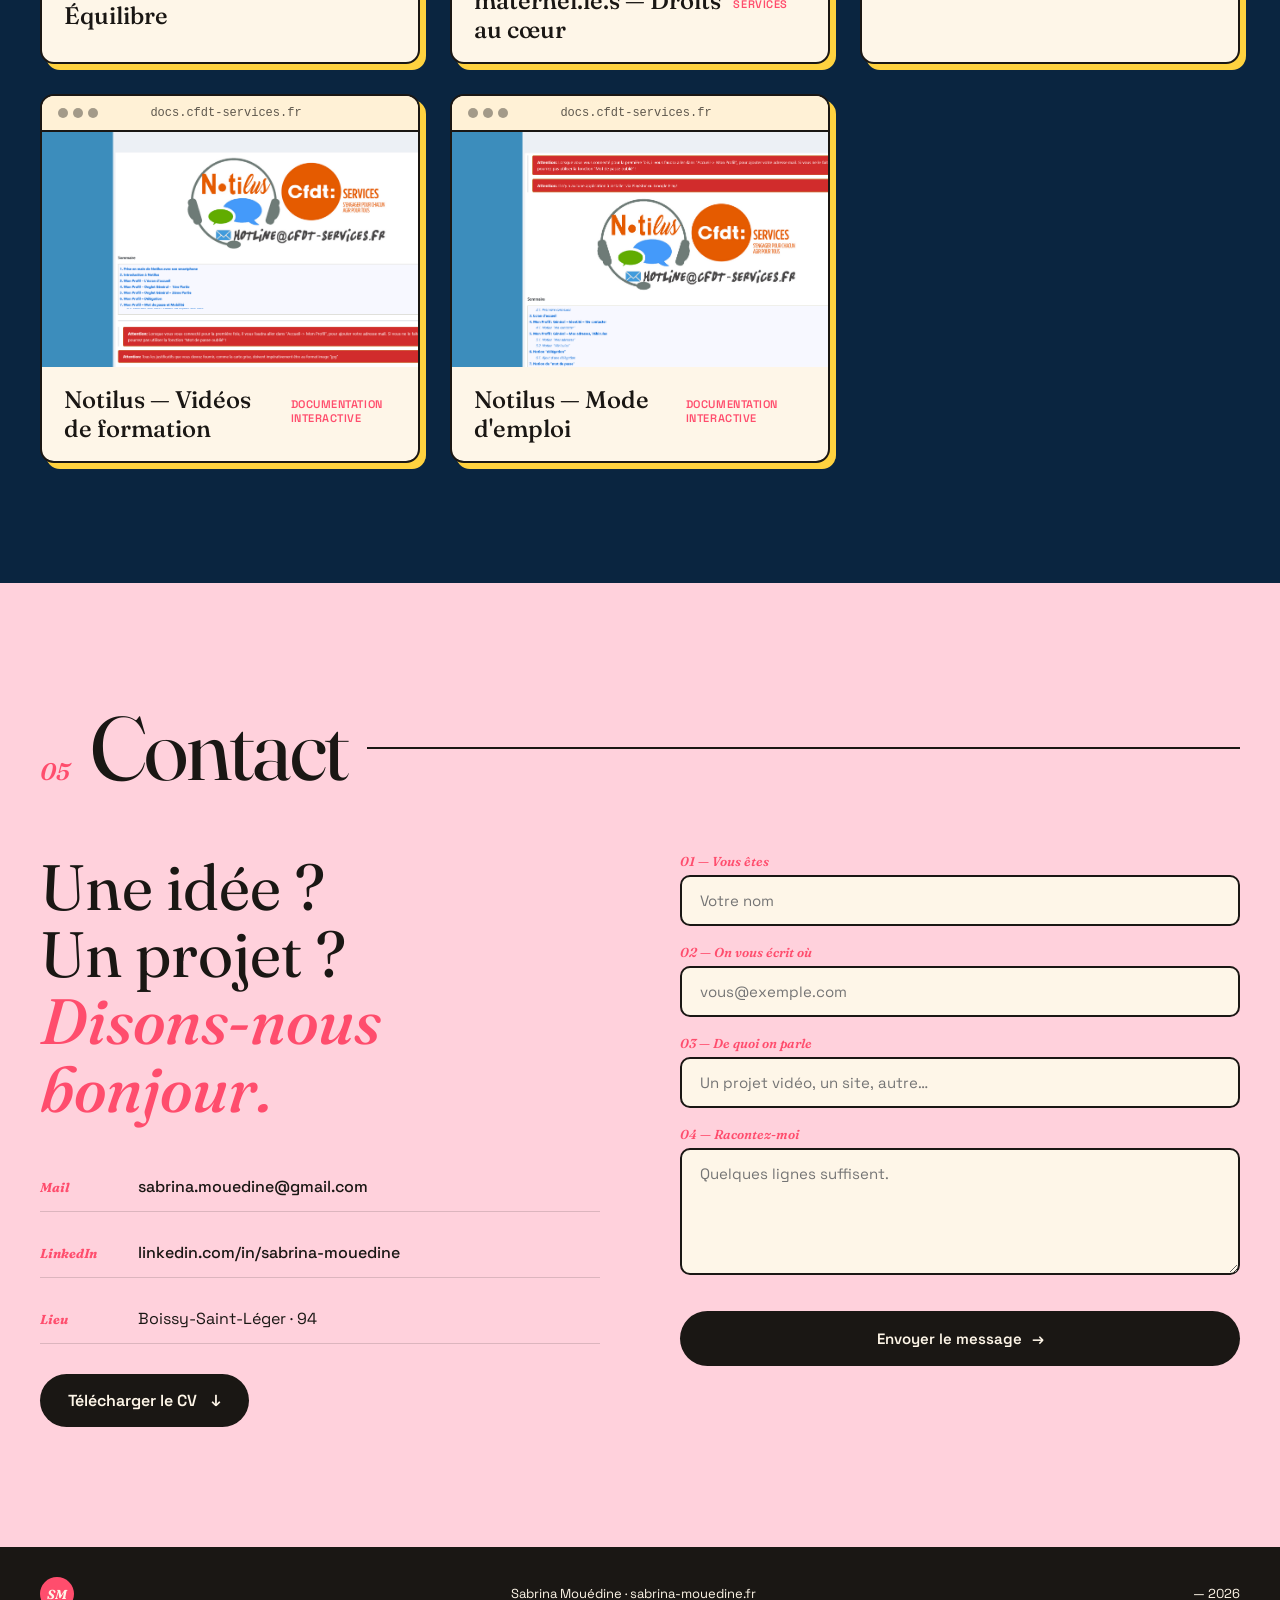
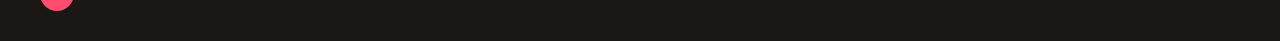
==== commit 96646385: "Update index.html Changement années expériences de 20 ans à plus de 10 ans" ====
--- a/index.html
+++ b/index.html
@@ -55,7 +55,7 @@
       </h1>
 
       <p class="hero-lede">
-        Technicienne multimédia depuis vingt ans.<br>
+        Technicienne multimédia depuis plus de dix ans.<br>
         Du brief à la diffusion — vidéo, graphisme, web.
       </p>
 
@@ -84,7 +84,7 @@
         </div>
         <div class="id-row">
           <span class="id-key">Expérience</span>
-          <span class="id-val">20 ans · freelance &amp; studio</span>
+          <span class="id-val">+ 10 ans ·</span>
         </div>
         <div class="id-row">
           <span class="id-key">Studio</span>
@@ -94,7 +94,7 @@
 
       <div class="stats">
         <div class="stat">
-          <span class="stat-num">20<sup>+</sup></span>
+          <span class="stat-num">+ 10<sup>+</sup></span>
           <span class="stat-lbl">années<br>d'expérience</span>
         </div>
         <div class="stat stat-pink">
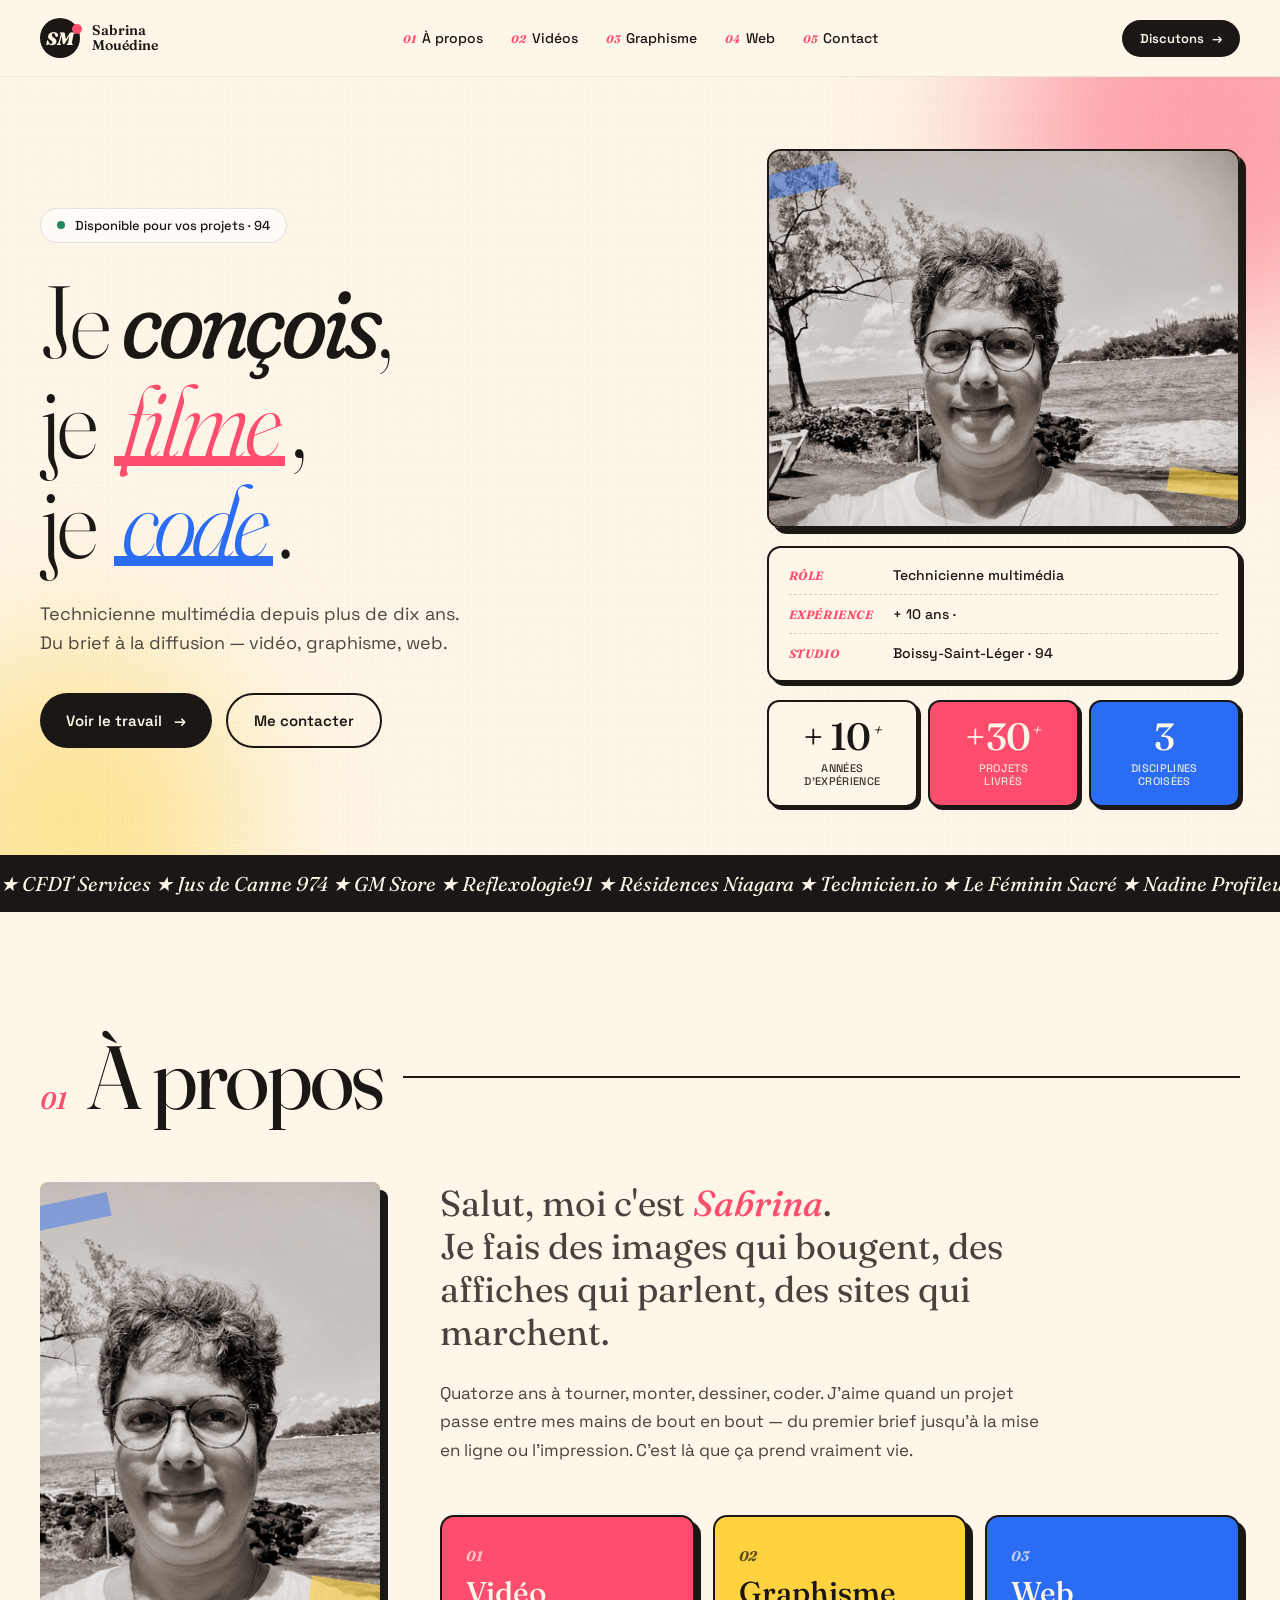
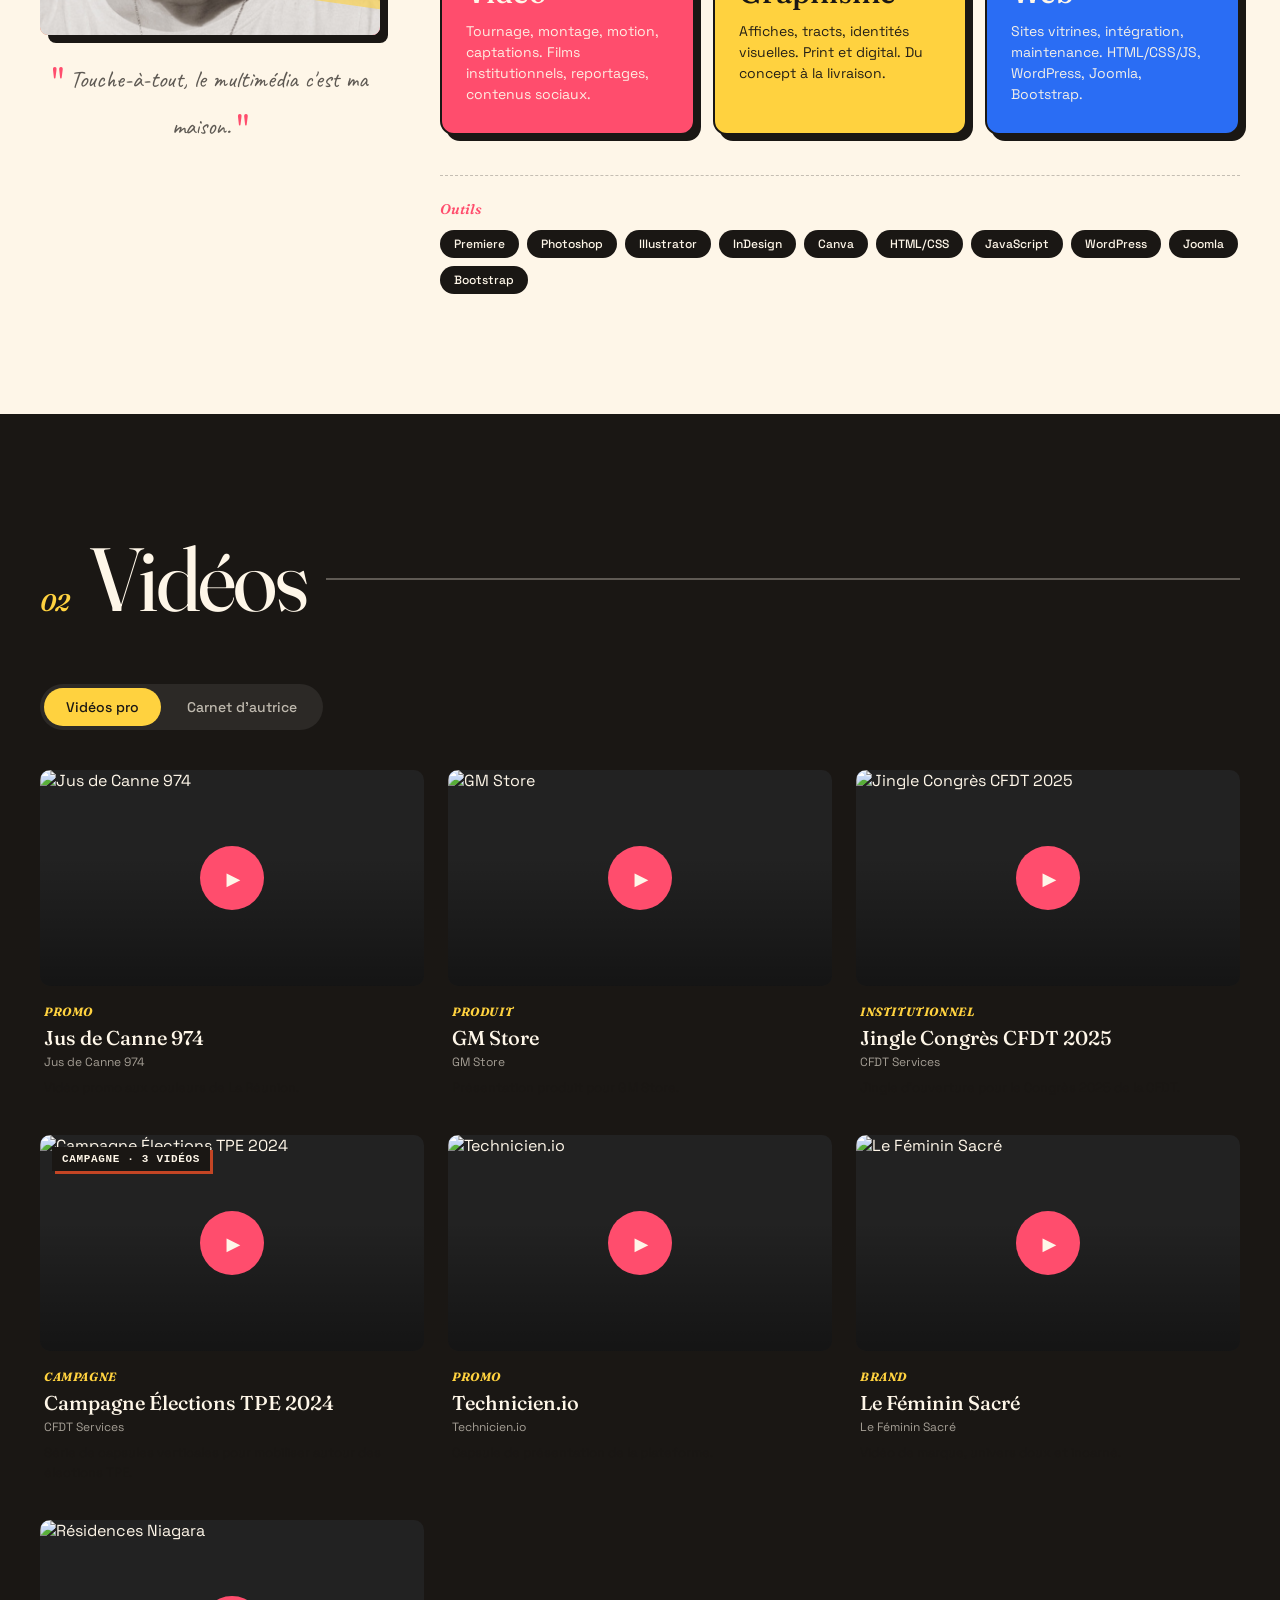
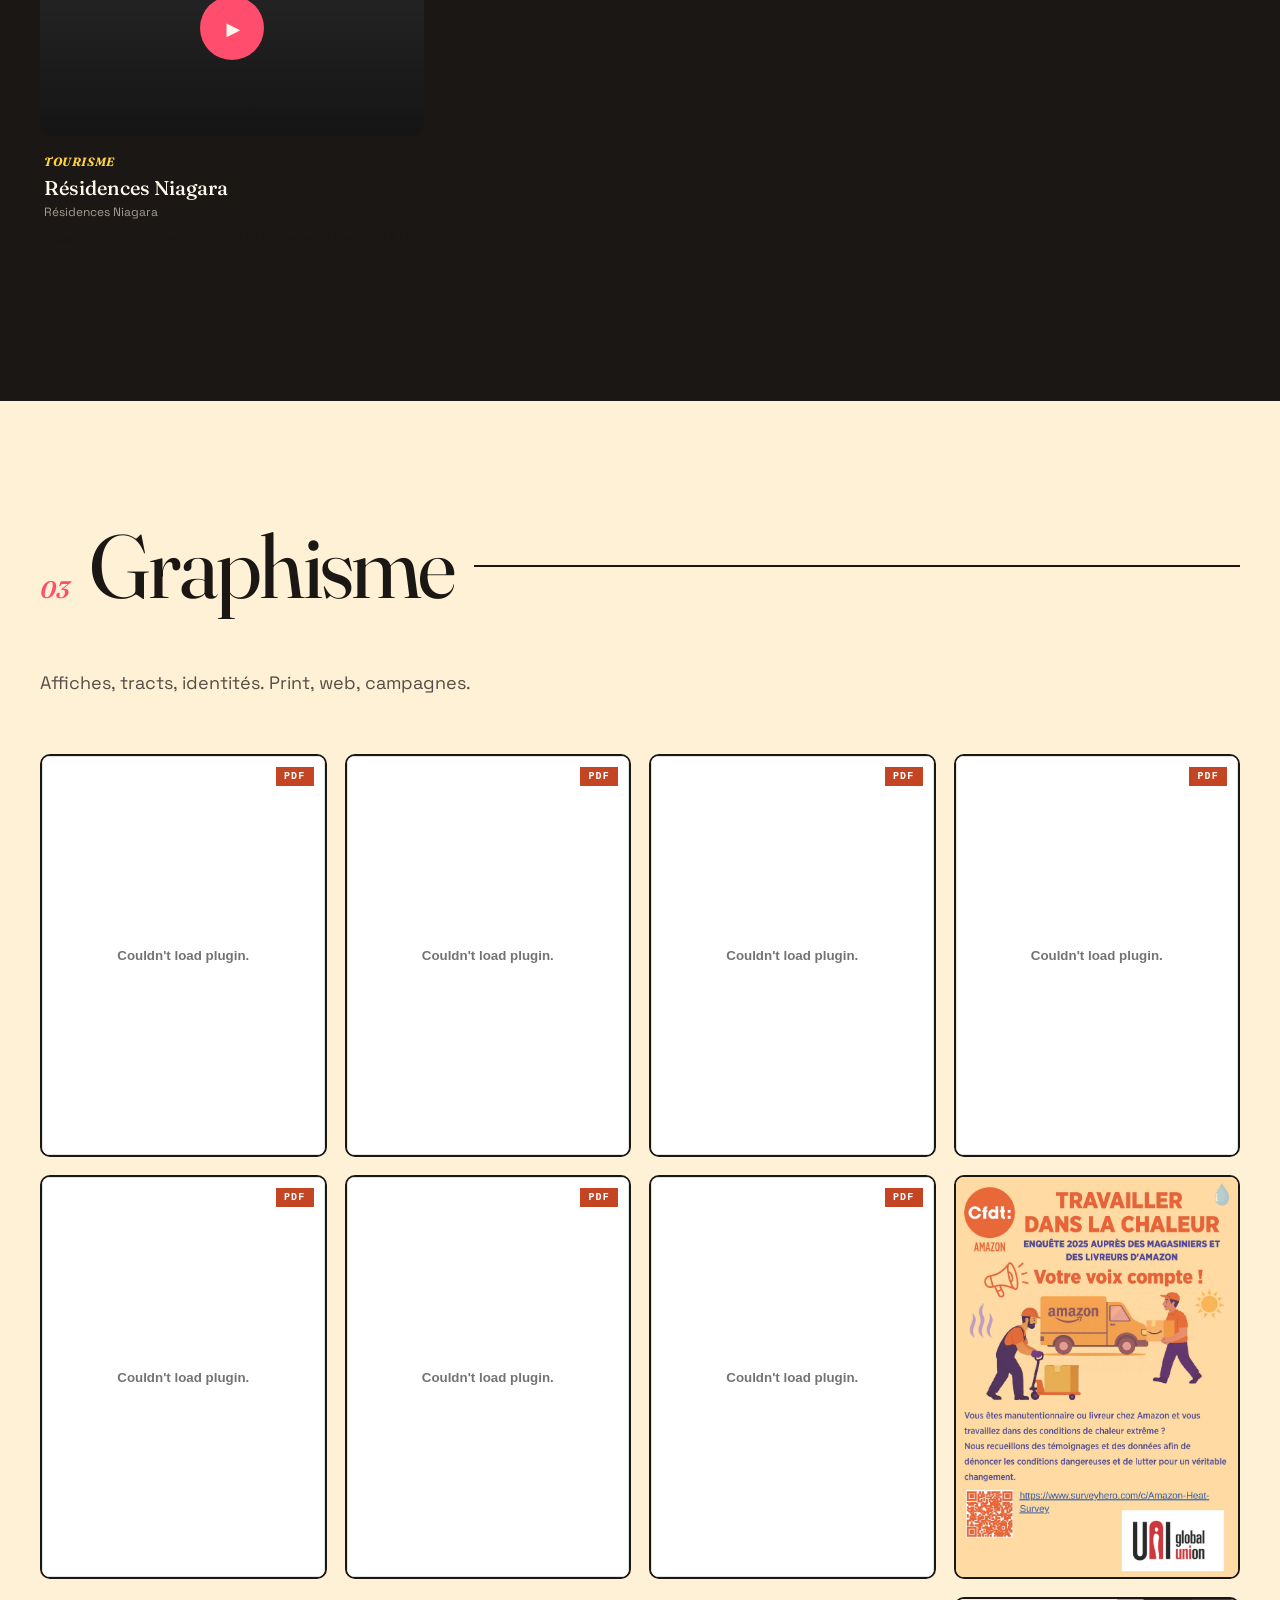
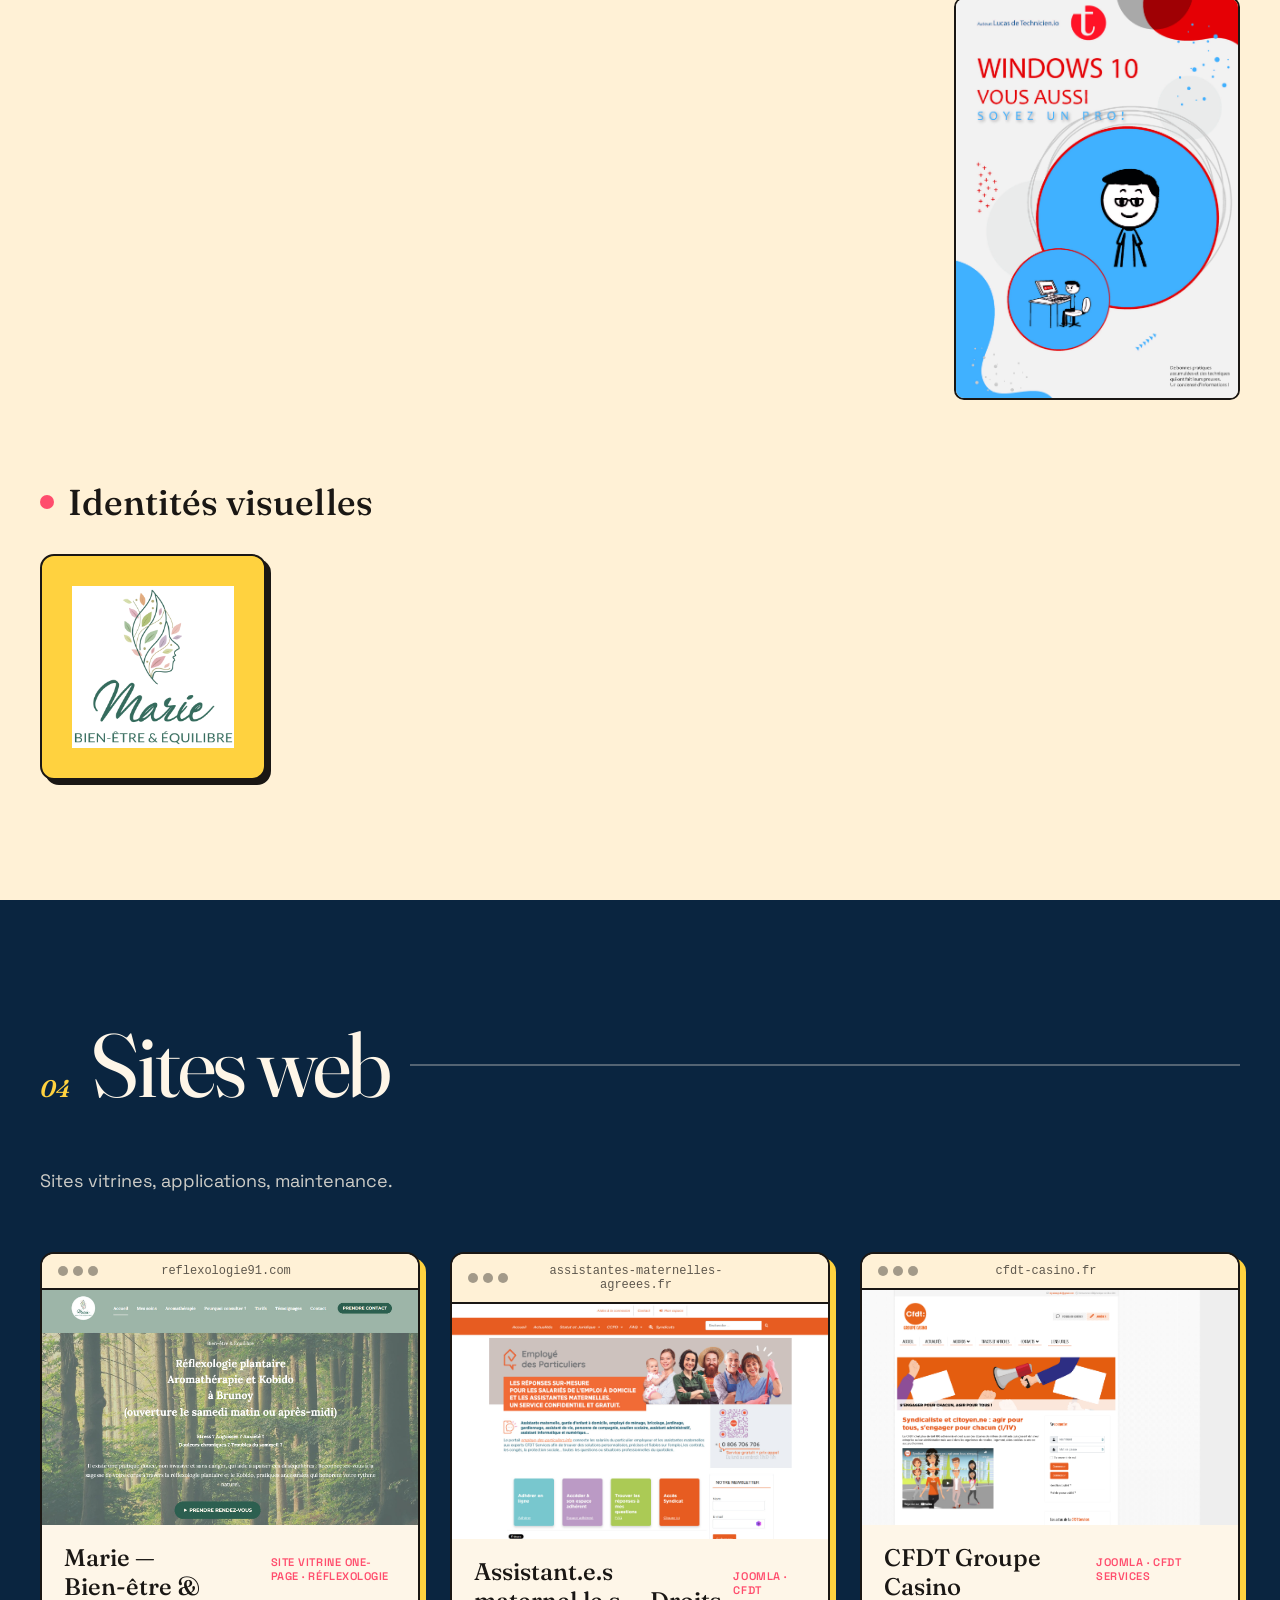
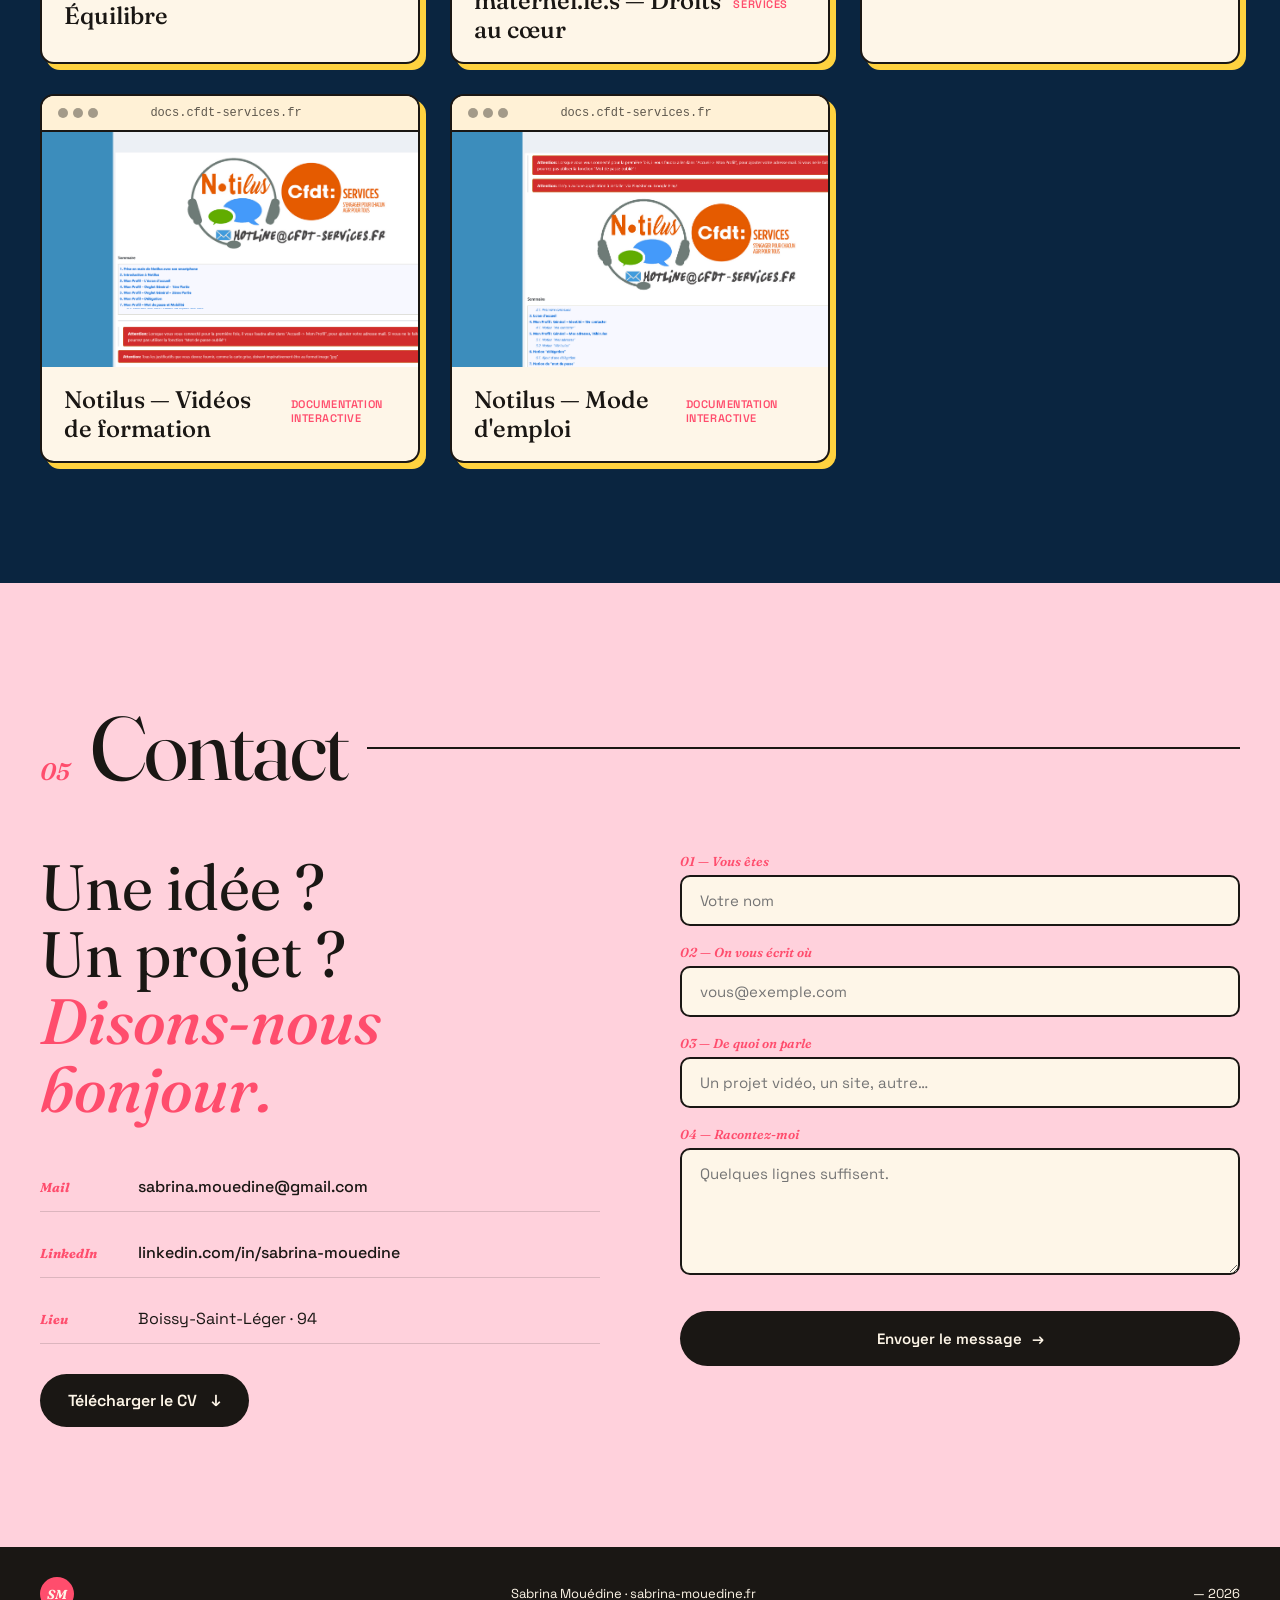
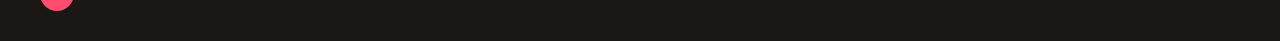
==== commit 1b1adf80: "correction annees exepriences" ====
--- a/index.html
+++ b/index.html
@@ -98,7 +98,7 @@
           <span class="stat-lbl">années<br>d'expérience</span>
         </div>
         <div class="stat stat-pink">
-          <span class="stat-num">50<sup>+</sup></span>
+          <span class="stat-num">+30<sup>+</sup></span>
           <span class="stat-lbl">projets<br>livrés</span>
         </div>
         <div class="stat stat-blue">
@@ -142,7 +142,7 @@
       <p class="lead">Salut, moi c'est <strong>Sabrina</strong>.<br>
       Je fais des images qui bougent, des affiches qui parlent, des sites qui marchent.</p>
 
-      <p>Vingt ans à tourner, monter, dessiner, coder. J'aime quand un projet passe entre mes mains de bout en bout — du premier brief jusqu'à la mise en ligne ou l'impression. C'est là que ça prend vraiment vie.</p>
+      <p>Quatorze ans à tourner, monter, dessiner, coder. J'aime quand un projet passe entre mes mains de bout en bout — du premier brief jusqu'à la mise en ligne ou l'impression. C'est là que ça prend vraiment vie.</p>
 
       <div class="trio">
         <article class="trio-card c-pink">
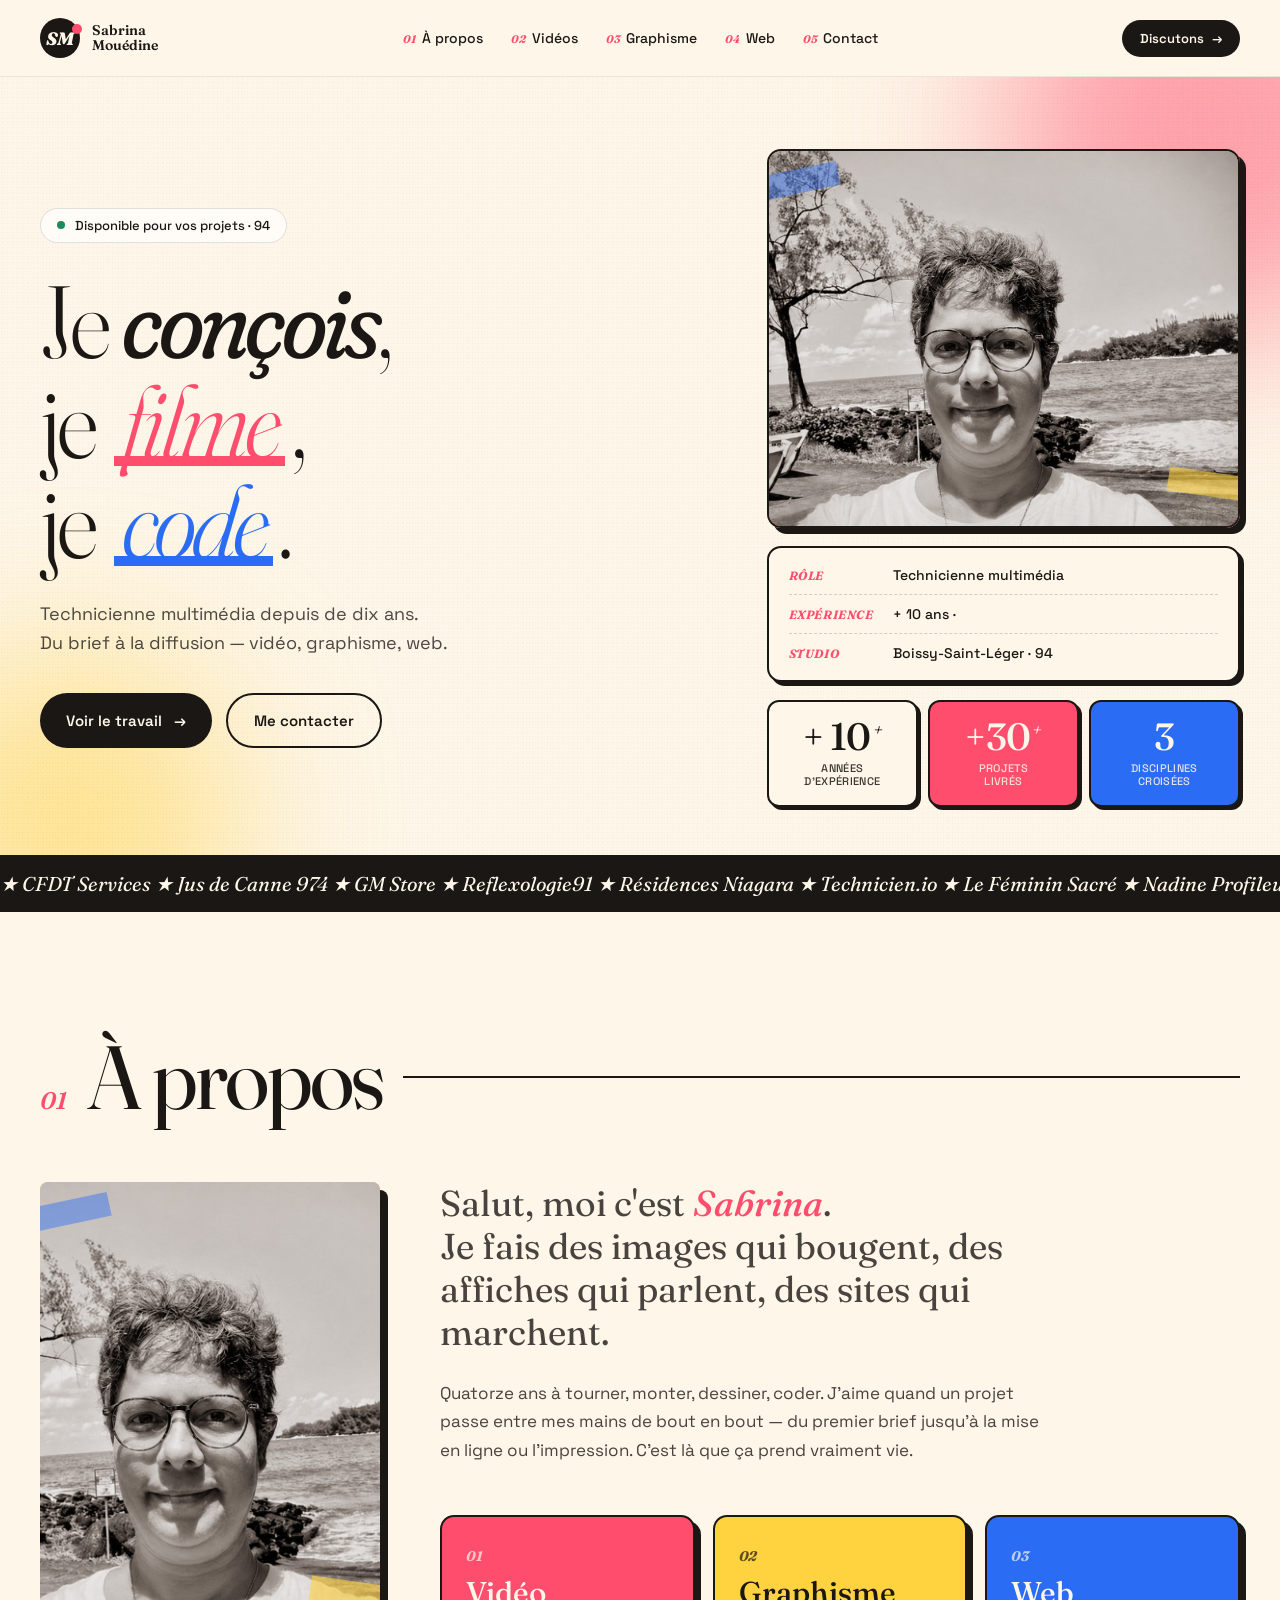
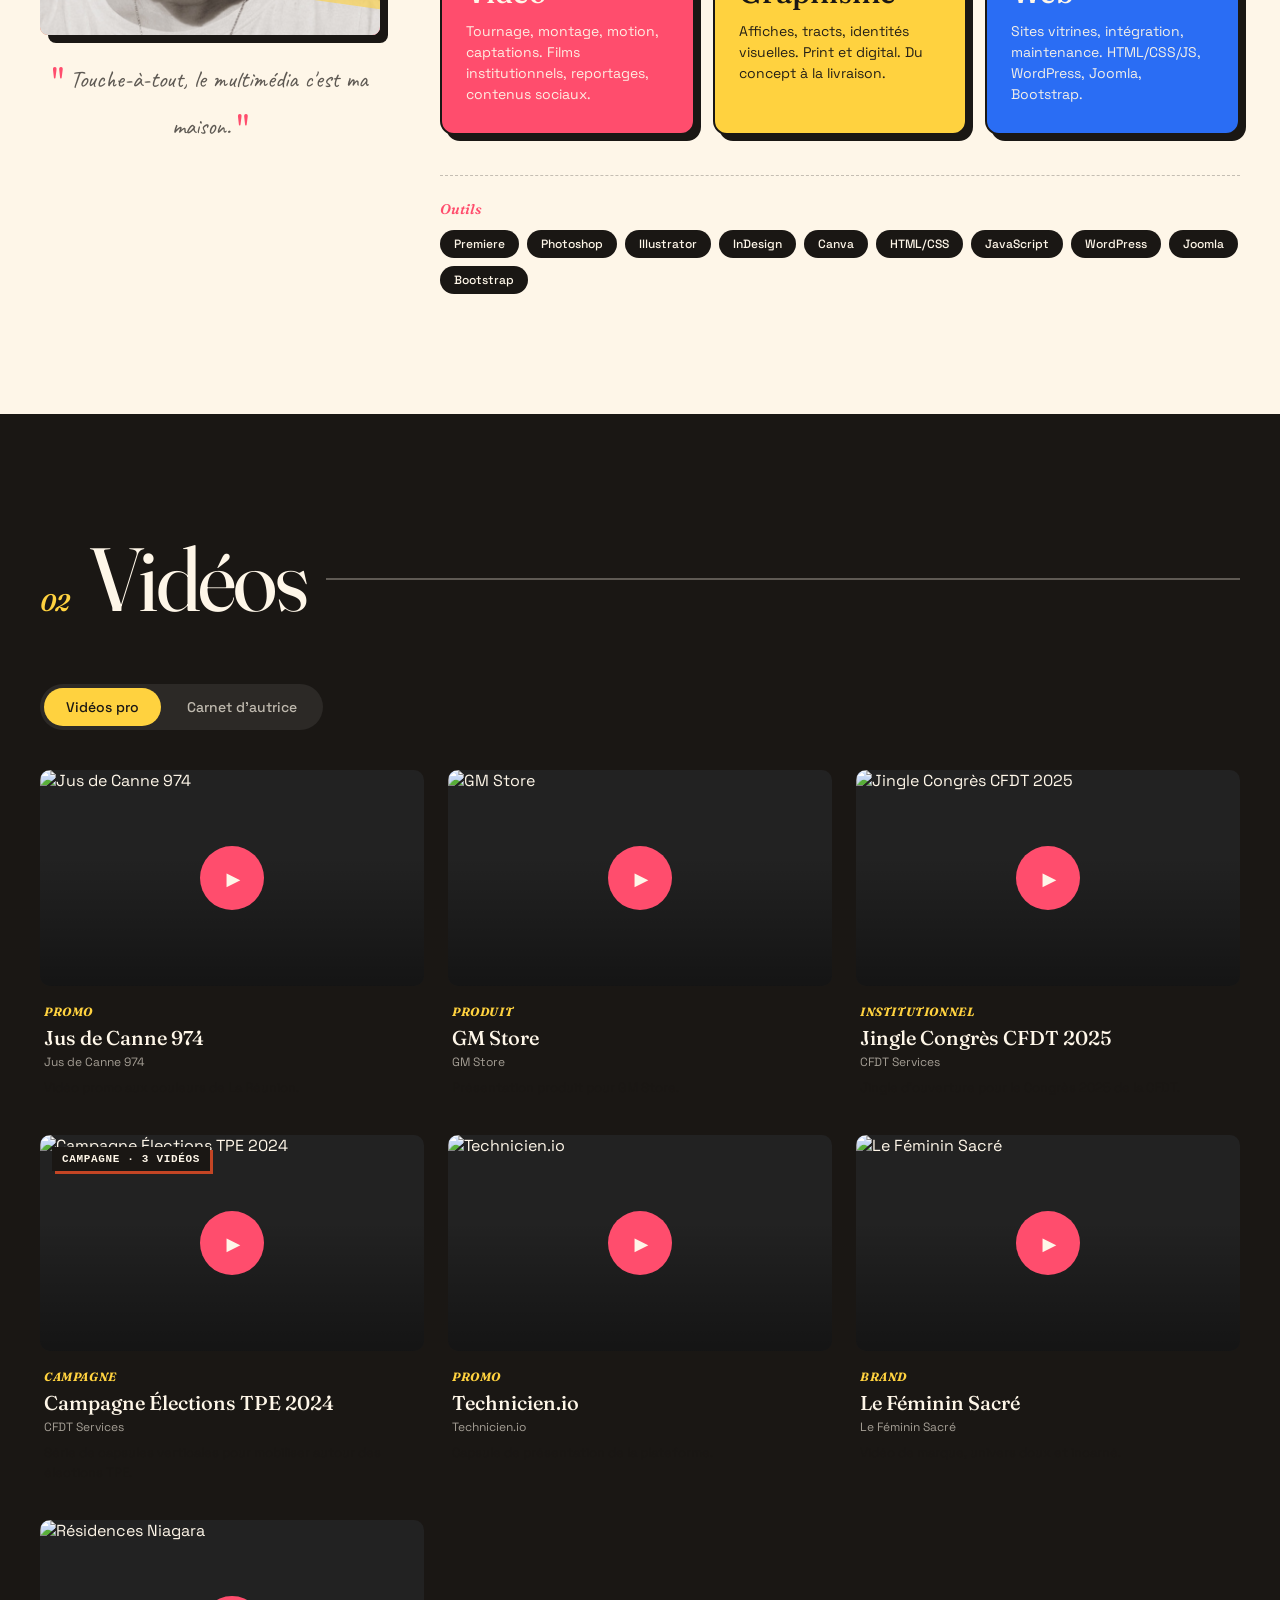
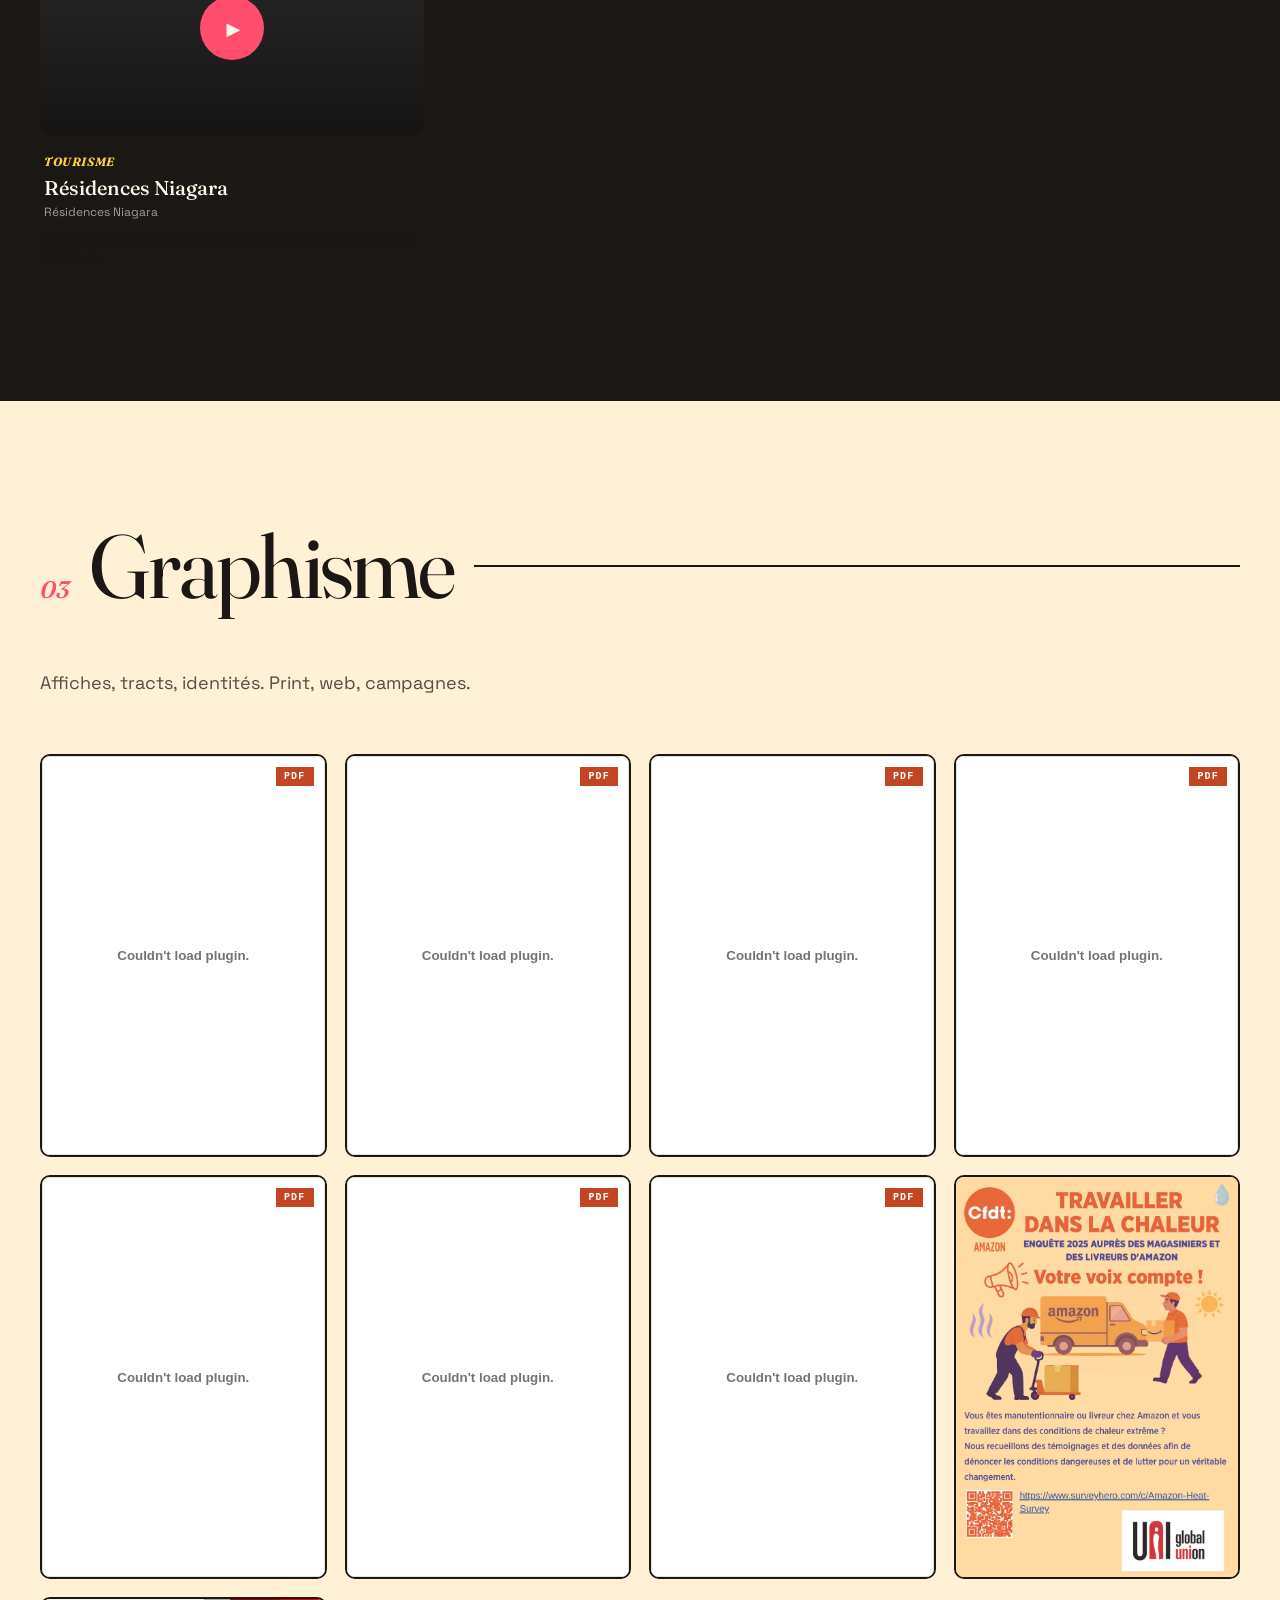
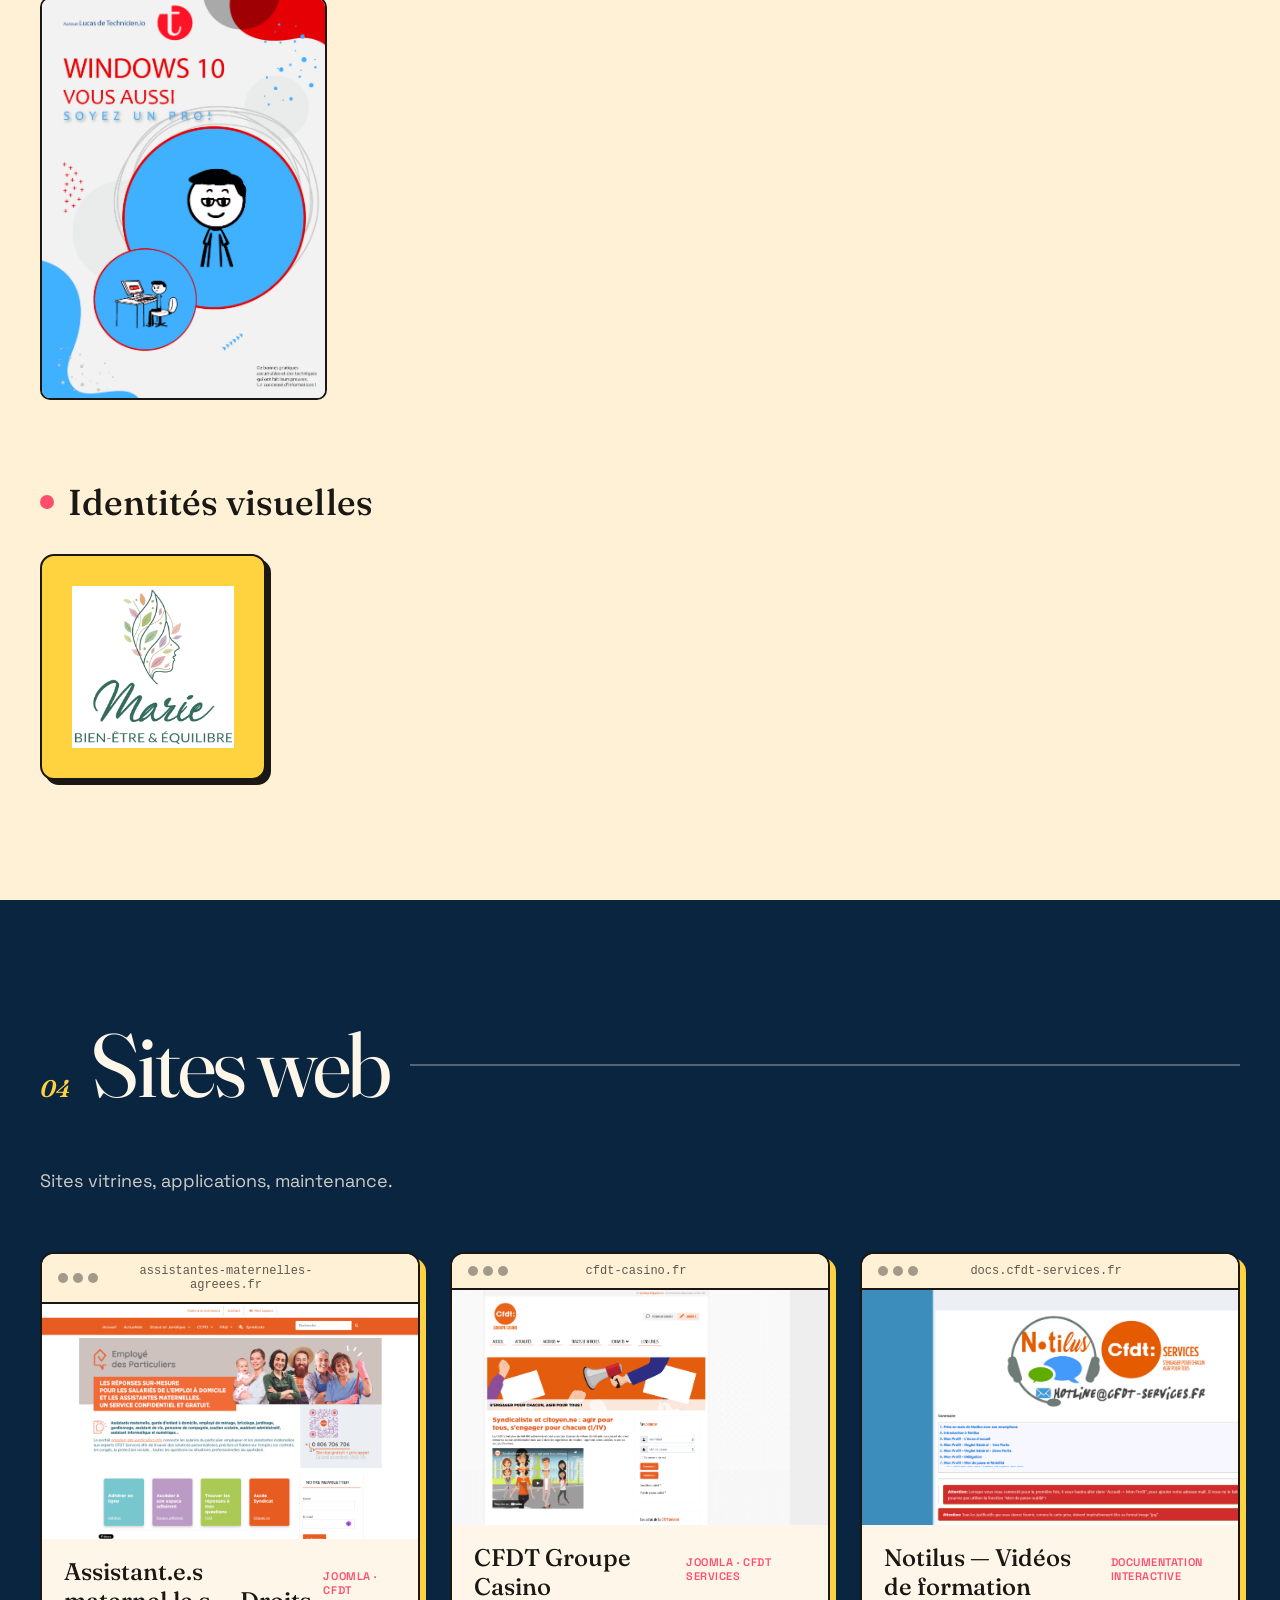
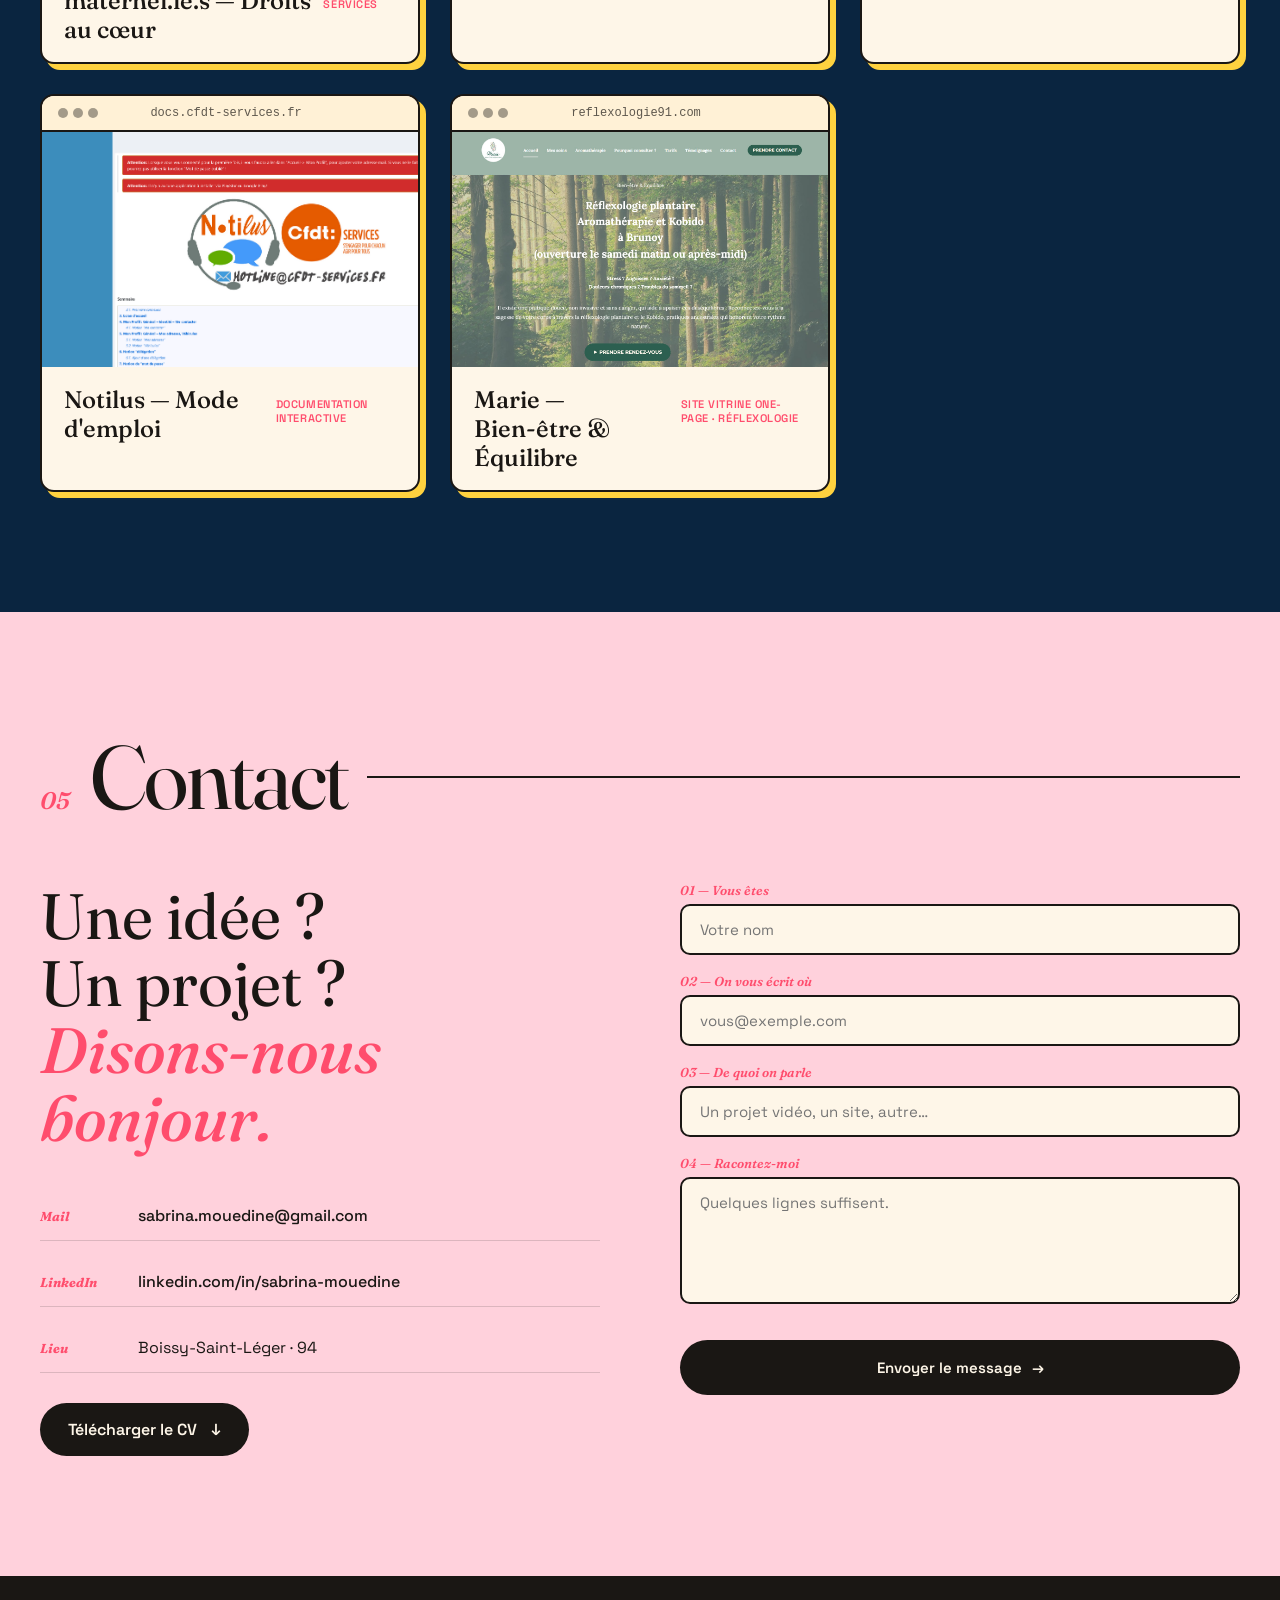
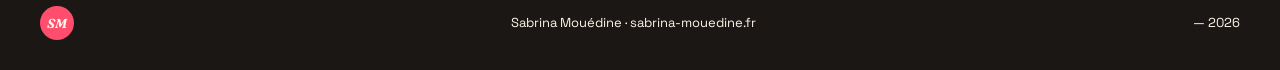
==== commit 4a313aea: "correction annees exepriences" ====
--- a/index.html
+++ b/index.html
@@ -55,7 +55,7 @@
       </h1>
 
       <p class="hero-lede">
-        Technicienne multimédia depuis plus de dix ans.<br>
+        Technicienne multimédia depuis de dix ans.<br>
         Du brief à la diffusion — vidéo, graphisme, web.
       </p>
 
--- a/styles.css
+++ b/styles.css
@@ -242,12 +242,12 @@
 .projet-side{max-height:50vh}
 @media(max-width:780px){.projet-side{max-height:none}.projet-side{padding:20px}}
 
-/* MASONRY (affiches) */
-.masonry{columns:4;column-gap:18px}
-@media (max-width:1100px){.masonry{columns:3}}
-@media (max-width:720px){.masonry{columns:2}}
-@media (max-width:480px){.masonry{columns:1}}
-.masonry-item{break-inside:avoid;margin-bottom:18px;border-radius:10px;overflow:hidden;cursor:pointer;
+/* GRID (affiches) — flux gauche→droite pour que les items orphelins se placent à gauche */
+.masonry{display:grid;grid-template-columns:repeat(4,1fr);gap:18px;align-items:start}
+@media (max-width:1100px){.masonry{grid-template-columns:repeat(3,1fr)}}
+@media (max-width:720px){.masonry{grid-template-columns:repeat(2,1fr)}}
+@media (max-width:480px){.masonry{grid-template-columns:1fr}}
+.masonry-item{margin-bottom:0;border-radius:10px;overflow:hidden;cursor:pointer;
   position:relative;border:2px solid var(--ink);transition:transform .25s,box-shadow .25s}
 .masonry-item:hover{transform:translate(-4px,-4px);box-shadow:8px 8px 0 var(--ink)}
 .masonry-item img{width:100%;height:auto}
